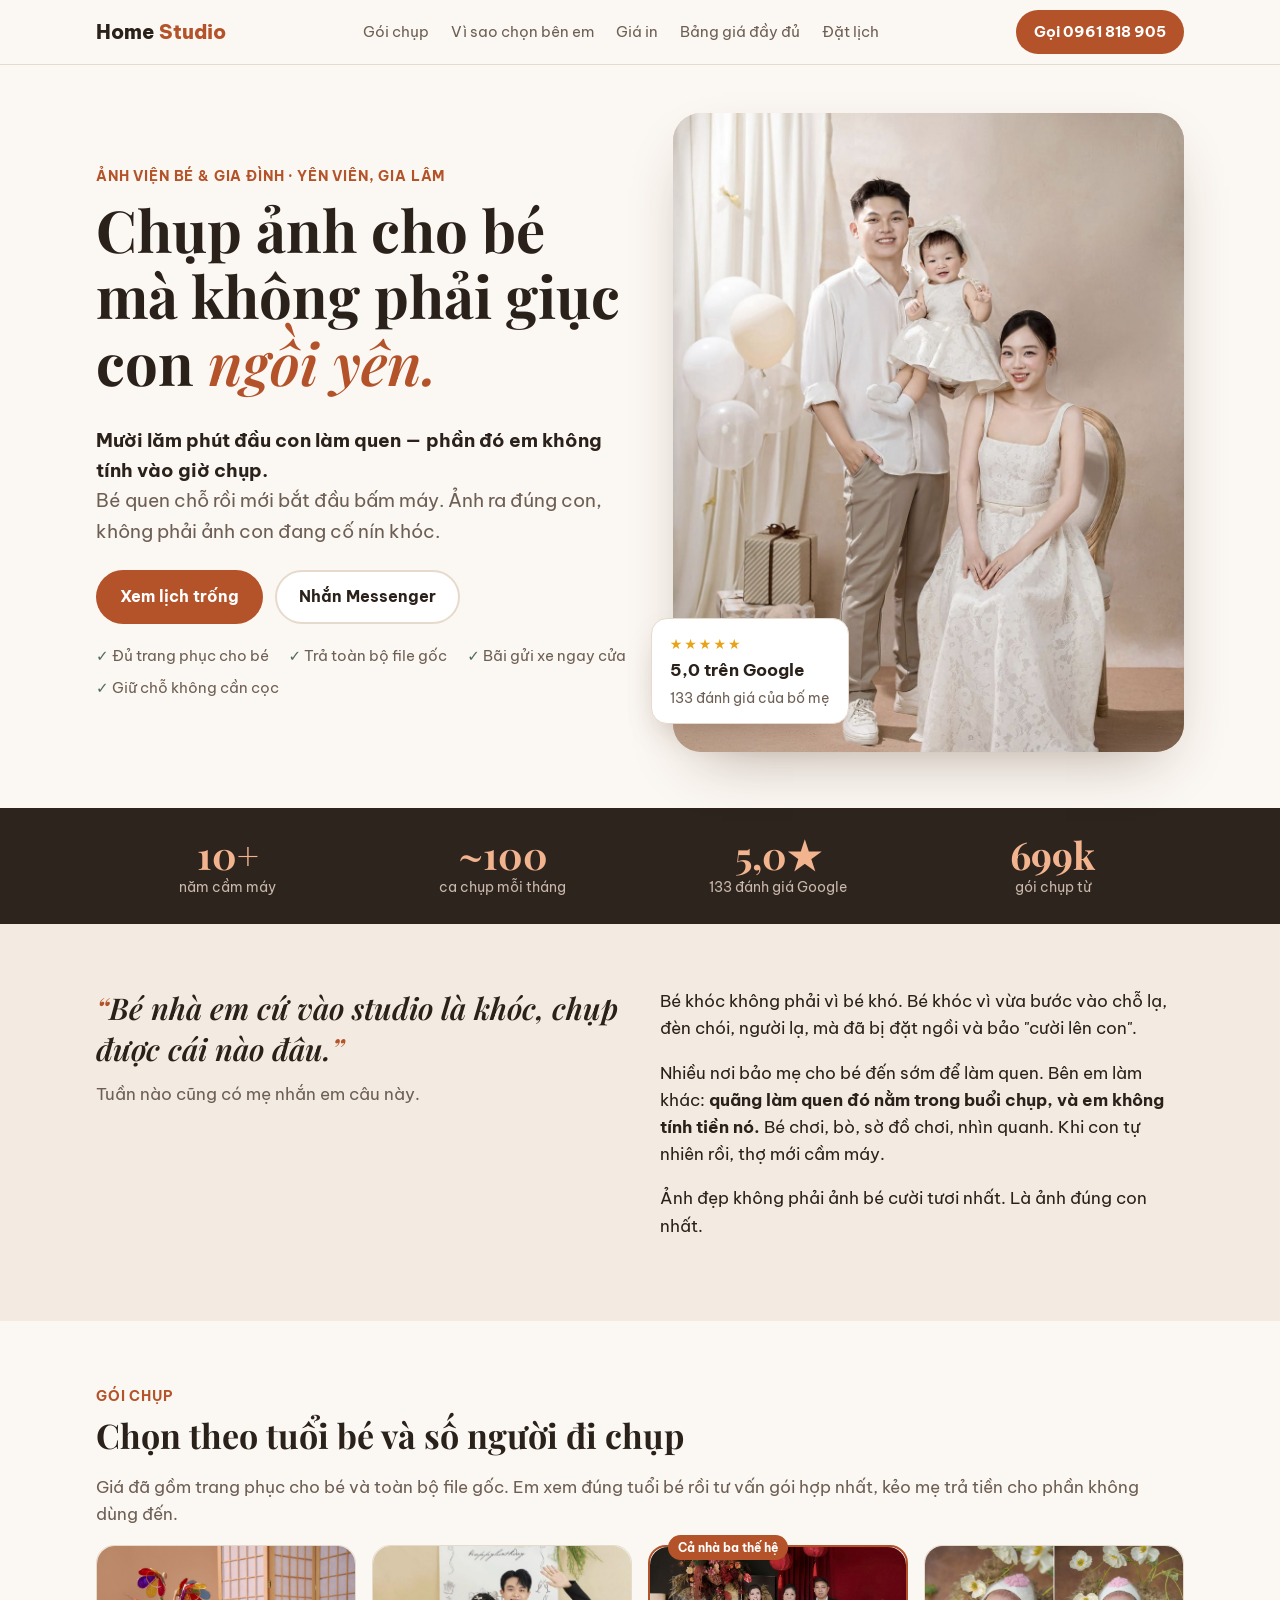
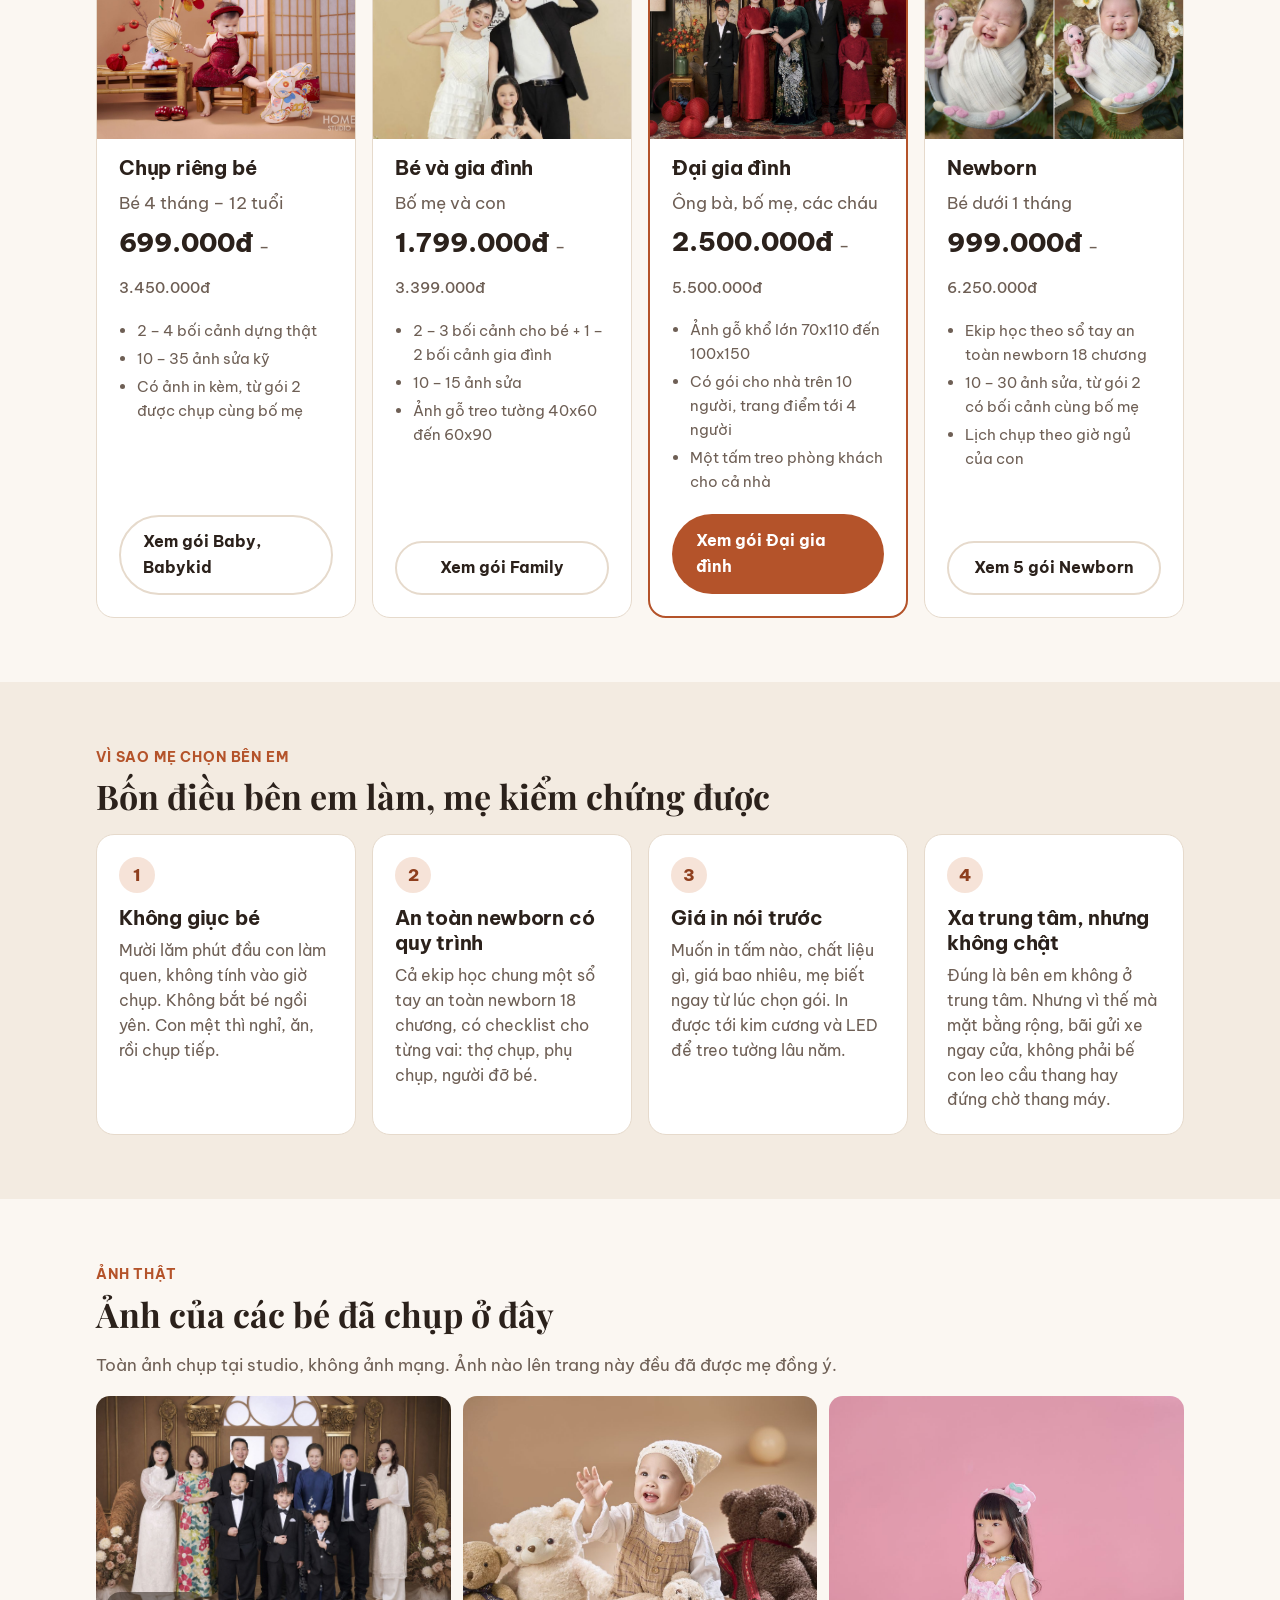
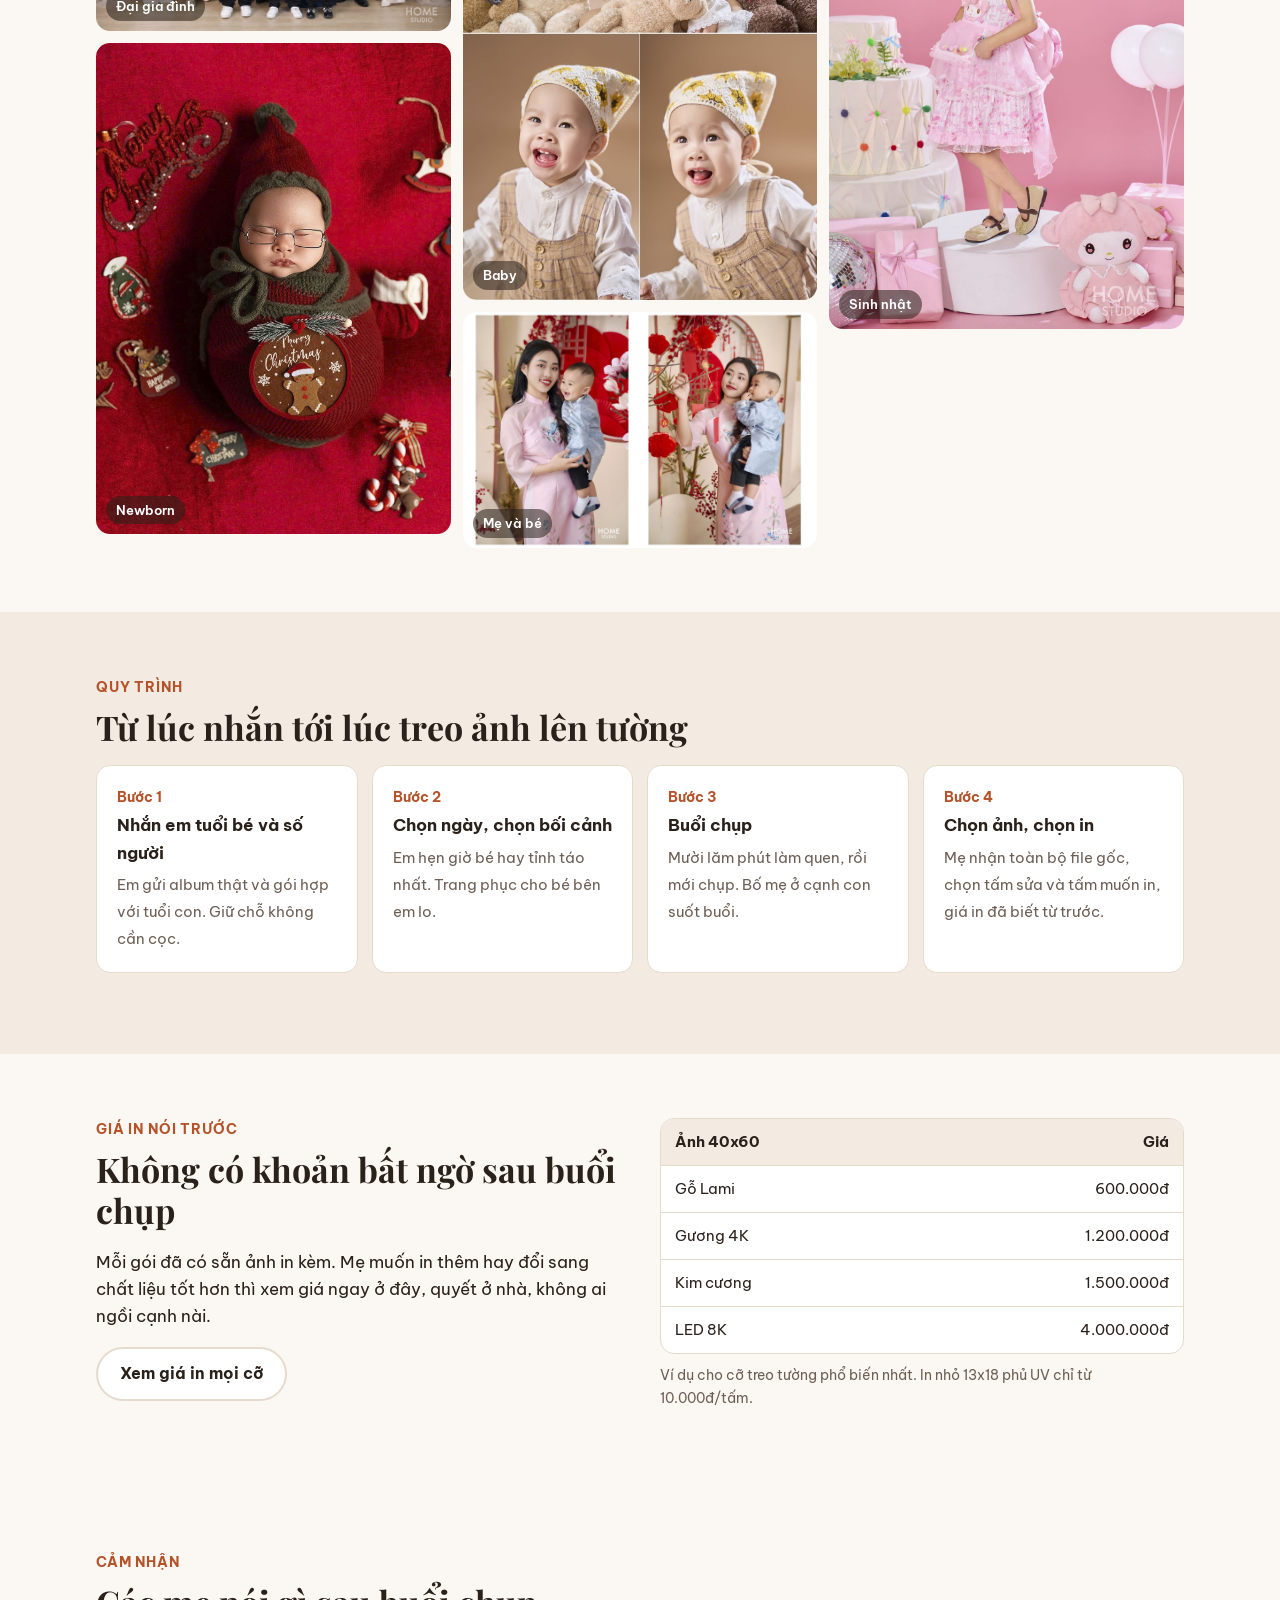
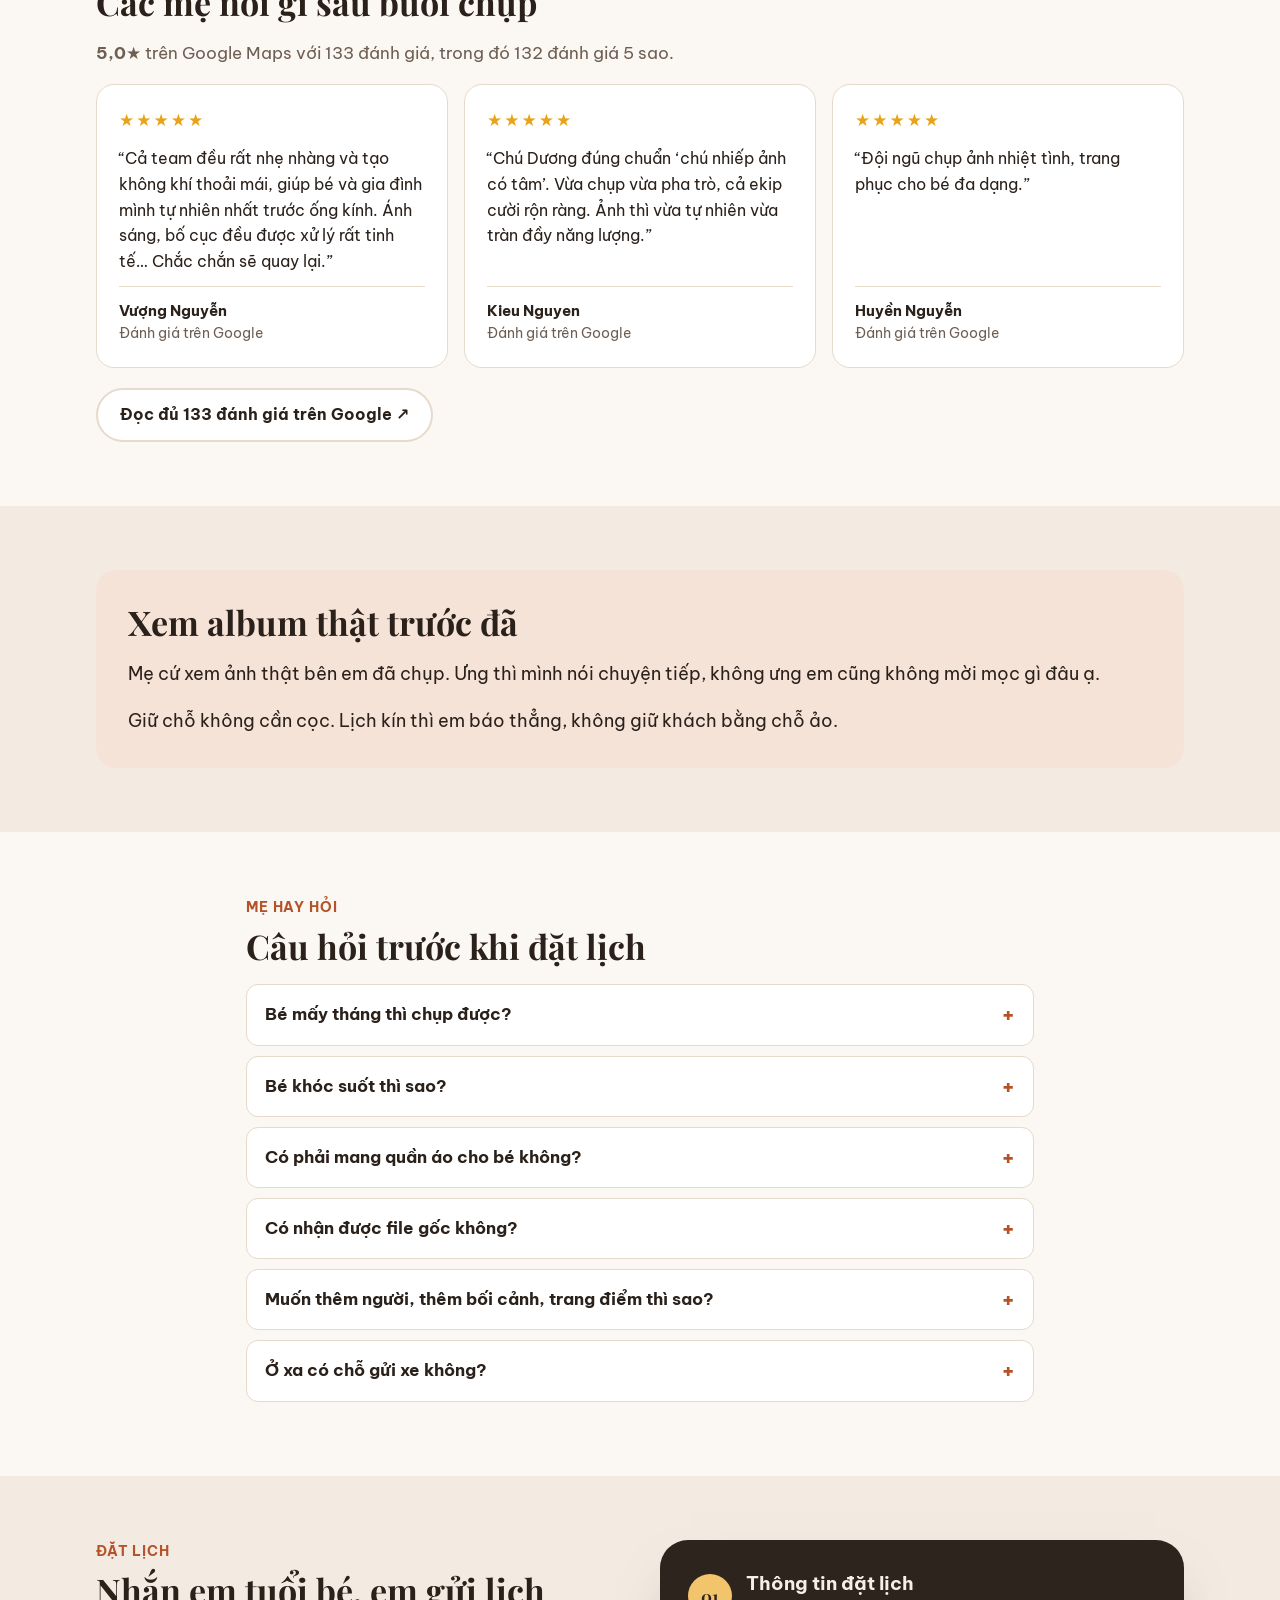
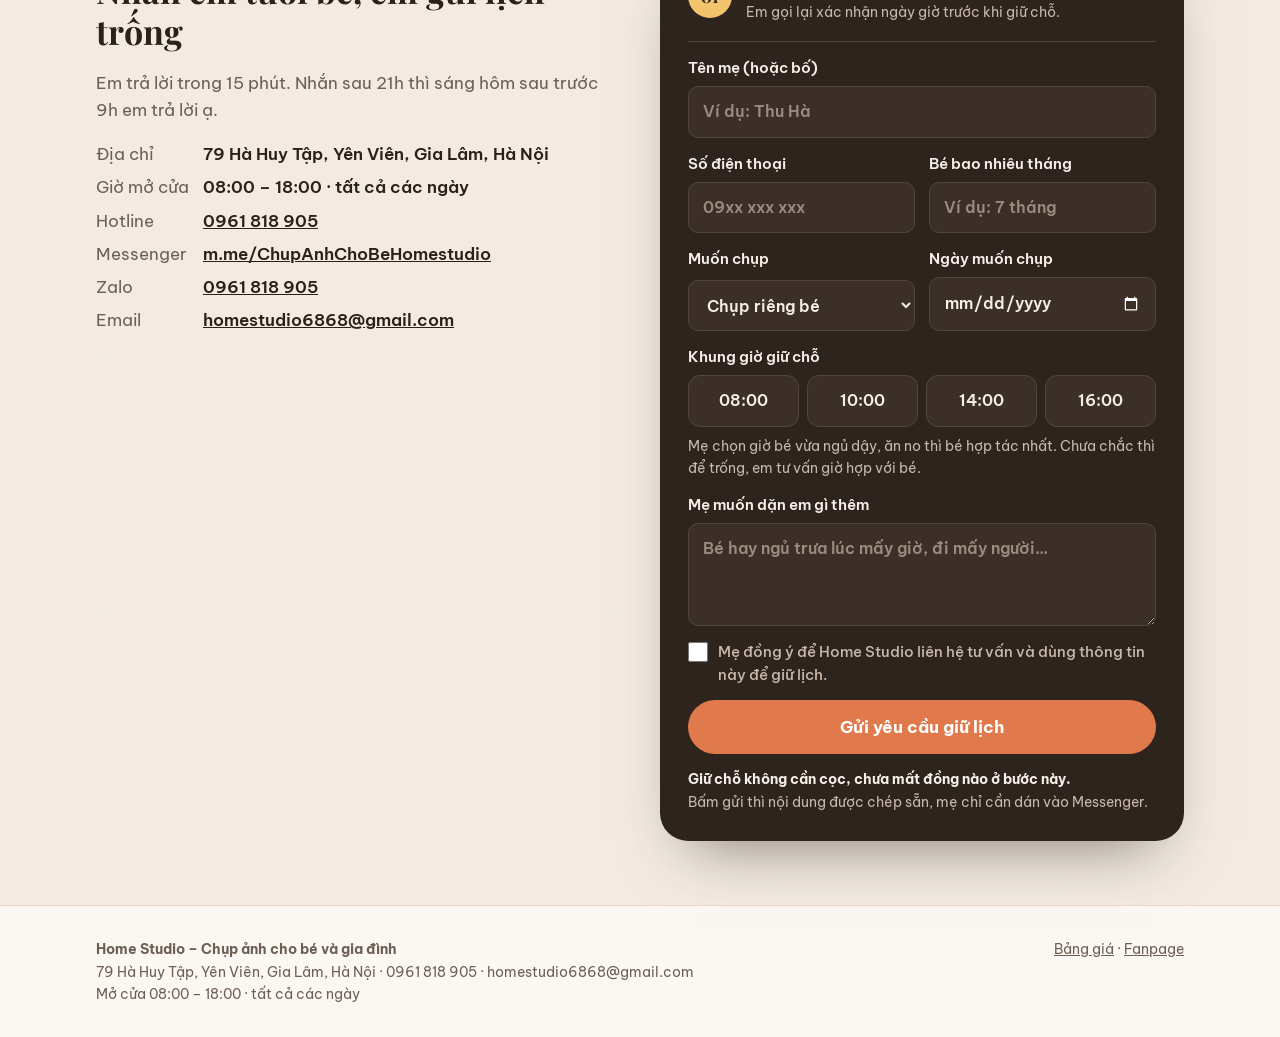
==== index.html @ 93b59bb7 "Giao dien moi: tieu de co chan, dai so lieu, form khoi nau sam" ====
<!doctype html>
<html lang="vi">
<head>
<meta charset="utf-8">
<meta name="viewport" content="width=device-width, initial-scale=1">
<title>Home Studio – Chụp ảnh cho bé và gia đình ở Yên Viên, Gia Lâm</title>
<meta name="description" content="Studio chụp ảnh bé, newborn, gia đình và đại gia đình tại 79 Hà Huy Tập, Yên Viên, Gia Lâm. Mười lăm phút đầu con làm quen, không tính vào giờ chụp. Gói từ 699.000đ.">
<link rel="preconnect" href="https://fonts.googleapis.com">
<link rel="preconnect" href="https://fonts.gstatic.com" crossorigin>
<link href="https://fonts.googleapis.com/css2?family=Be+Vietnam+Pro:wght@400;500;600;700;800&family=Playfair+Display:ital,wght@0,600;0,700;1,600&display=swap" rel="stylesheet">
<link rel="stylesheet" href="style.css?v=5">
<script type="application/ld+json">
{"@context":"https://schema.org","@type":"LocalBusiness","name":"Home Studio – Chụp ảnh cho bé và gia đình",
 "telephone":"+84961818905","email":"homestudio6868@gmail.com","priceRange":"699.000đ – 6.250.000đ",
 "address":{"@type":"PostalAddress","streetAddress":"79 Hà Huy Tập, Yên Viên","addressLocality":"Gia Lâm","addressRegion":"Hà Nội","addressCountry":"VN"}}
</script>
</head>
<body>

<header class="dau">
  <div class="khung">
    <a class="logo" href="#">Home <span>Studio</span></a>
    <nav class="menu">
      <a href="#goi">Gói chụp</a>
      <a href="#vi-sao">Vì sao chọn bên em</a>
      <a href="#gia-in">Giá in</a>
      <a href="bang-gia.html">Bảng giá đầy đủ</a>
      <a href="#dat-lich">Đặt lịch</a>
    </nav>
    <a class="nut chinh nho" href="tel:0961818905">Gọi 0961 818 905</a>
  </div>
</header>

<main>
<!-- 1. HERO -->
<section class="hero">
  <div class="khung">
    <div>
      <div class="mo-dau">Ảnh viện bé &amp; gia đình · Yên Viên, Gia Lâm</div>
      <h1>Chụp ảnh cho bé mà không phải giục con <em>ngồi yên.</em></h1>
      <p class="loi"><b>Mười lăm phút đầu con làm quen — phần đó em không tính vào giờ chụp.</b><br>
        Bé quen chỗ rồi mới bắt đầu bấm máy. Ảnh ra đúng con, không phải ảnh con đang cố nín khóc.</p>
      <div class="nhom-nut">
        <a class="nut chinh" href="#dat-lich">Xem lịch trống</a>
        <a class="nut phu-nut" href="https://m.me/ChupAnhChoBeHomestudio" target="_blank" rel="noopener">Nhắn Messenger</a>
      </div>
      <ul class="dai-tin">
        <li>Đủ trang phục cho bé</li>
        <li>Trả toàn bộ file gốc</li>
        <li>Bãi gửi xe ngay cửa</li>
        <li>Giữ chỗ không cần cọc</li>
      </ul>
    </div>
    <div class="anh-dau">
      <div class="anh"><img src="anh/hero-gia-dinh.jpg" alt="Bố mẹ bế bé chụp ảnh gia đình trong bối cảnh tông kem tại Home Studio" fetchpriority="high"></div>
      <a class="the-sao" href="https://maps.google.com/?cid=11943138543039496170" target="_blank" rel="noopener">
        <span class="sao" aria-hidden="true">★★★★★</span>
        <b>5,0 trên Google</b>
        <span>133 đánh giá của bố mẹ</span>
      </a>
    </div>
  </div>
</section>

<!-- 1b. DẢI SỐ LIỆU -->
<section class="dai-so" aria-label="Home Studio qua con số">
  <div class="khung">
    <div><b>10+</b><span>năm cầm máy</span></div>
    <div><b>~100</b><span>ca chụp mỗi tháng</span></div>
    <div><b>5,0★</b><span>133 đánh giá Google</span></div>
    <div><b>699k</b><span>gói chụp từ</span></div>
  </div>
</section>

<!-- 2. NỖI ĐAU -->
<section class="phan nhat">
  <div class="khung hai-cot">
    <div>
      <p class="trich">Bé nhà em cứ vào studio là khóc, chụp được cái nào đâu.</p>
      <p class="phu">Tuần nào cũng có mẹ nhắn em câu này.</p>
    </div>
    <div>
      <p>Bé khóc không phải vì bé khó. Bé khóc vì vừa bước vào chỗ lạ, đèn chói, người lạ, mà đã bị đặt ngồi và bảo "cười lên con".</p>
      <p>Nhiều nơi bảo mẹ cho bé đến sớm để làm quen. Bên em làm khác: <b>quãng làm quen đó nằm trong buổi chụp, và em không tính tiền nó.</b> Bé chơi, bò, sờ đồ chơi, nhìn quanh. Khi con tự nhiên rồi, thợ mới cầm máy.</p>
      <p>Ảnh đẹp không phải ảnh bé cười tươi nhất. Là ảnh đúng con nhất.</p>
    </div>
  </div>
</section>

<!-- 3. GÓI CHỤP -->
<section class="phan" id="goi">
  <div class="khung">
    <div class="mo-dau">Gói chụp</div>
    <h2>Chọn theo tuổi bé và số người đi chụp</h2>
    <p class="phu">Giá đã gồm trang phục cho bé và toàn bộ file gốc. Em xem đúng tuổi bé rồi tư vấn gói hợp nhất, kẻo mẹ trả tiền cho phần không dùng đến.</p>
    <div class="luoi">
      <article class="the">
        <img class="anh-goi" src="anh/goi-baby.jpg" alt="Bé gái ngồi chơi trong bối cảnh Trung Thu" loading="lazy">
        <h3>Chụp riêng bé</h3>
        <div class="phu">Bé 4 tháng – 12 tuổi</div>
        <div class="gia">699.000đ <small>– 3.450.000đ</small></div>
        <ul>
          <li>2 – 4 bối cảnh dựng thật</li>
          <li>10 – 35 ảnh sửa kỹ</li>
          <li>Có ảnh in kèm, từ gói 2 được chụp cùng bố mẹ</li>
        </ul>
        <a class="nut phu-nut" href="bang-gia.html#baby">Xem gói Baby, Babykid</a>
      </article>
      <article class="the">
        <img class="anh-goi doc" src="anh/goi-family.jpg" alt="Bố mẹ và con gái vẫy tay trong bối cảnh sinh nhật" loading="lazy">
        <h3>Bé và gia đình</h3>
        <div class="phu">Bố mẹ và con</div>
        <div class="gia">1.799.000đ <small>– 3.399.000đ</small></div>
        <ul>
          <li>2 – 3 bối cảnh cho bé + 1 – 2 bối cảnh gia đình</li>
          <li>10 – 15 ảnh sửa</li>
          <li>Ảnh gỗ treo tường 40x60 đến 60x90</li>
        </ul>
        <a class="nut phu-nut" href="bang-gia.html#family">Xem gói Family</a>
      </article>
      <article class="the noi">
        <span class="tem">Cả nhà ba thế hệ</span>
        <img class="anh-goi" src="anh/goi-dai-gia-dinh.jpg" alt="Ba thế hệ trong gia đình mặc áo dài chụp trước bối cảnh đỏ" loading="lazy">
        <h3>Đại gia đình</h3>
        <div class="phu">Ông bà, bố mẹ, các cháu</div>
        <div class="gia">2.500.000đ <small>– 5.500.000đ</small></div>
        <ul>
          <li>Ảnh gỗ khổ lớn 70x110 đến 100x150</li>
          <li>Có gói cho nhà trên 10 người, trang điểm tới 4 người</li>
          <li>Một tấm treo phòng khách cho cả nhà</li>
        </ul>
        <a class="nut chinh" href="bang-gia.html#dai-gia-dinh">Xem gói Đại gia đình</a>
      </article>
      <article class="the">
        <img class="anh-goi" src="anh/goi-newborn.jpg" alt="Bé sơ sinh quấn khăn trắng cười trong giỏ" loading="lazy">
        <h3>Newborn</h3>
        <div class="phu">Bé dưới 1 tháng</div>
        <div class="gia">999.000đ <small>– 6.250.000đ</small></div>
        <ul>
          <li>Ekip học theo sổ tay an toàn newborn 18 chương</li>
          <li>10 – 30 ảnh sửa, từ gói 2 có bối cảnh cùng bố mẹ</li>
          <li>Lịch chụp theo giờ ngủ của con</li>
        </ul>
        <a class="nut phu-nut" href="bang-gia.html#newborn">Xem 5 gói Newborn</a>
      </article>
    </div>
  </div>
</section>

<!-- 4. VÌ SAO -->
<section class="phan nhat" id="vi-sao">
  <div class="khung">
    <div class="mo-dau">Vì sao mẹ chọn bên em</div>
    <h2>Bốn điều bên em làm, mẹ kiểm chứng được</h2>
    <div class="ly-do">
      <div class="the"><div class="so">1</div><h3>Không giục bé</h3>
        <p>Mười lăm phút đầu con làm quen, không tính vào giờ chụp. Không bắt bé ngồi yên. Con mệt thì nghỉ, ăn, rồi chụp tiếp.</p></div>
      <div class="the"><div class="so">2</div><h3>An toàn newborn có quy trình</h3>
        <p>Cả ekip học chung một sổ tay an toàn newborn 18 chương, có checklist cho từng vai: thợ chụp, phụ chụp, người đỡ bé.</p></div>
      <div class="the"><div class="so">3</div><h3>Giá in nói trước</h3>
        <p>Muốn in tấm nào, chất liệu gì, giá bao nhiêu, mẹ biết ngay từ lúc chọn gói. In được tới kim cương và LED để treo tường lâu năm.</p></div>
      <div class="the"><div class="so">4</div><h3>Xa trung tâm, nhưng không chật</h3>
        <p>Đúng là bên em không ở trung tâm. Nhưng vì thế mà mặt bằng rộng, bãi gửi xe ngay cửa, không phải bế con leo cầu thang hay đứng chờ thang máy.</p></div>
    </div>
  </div>
</section>

<!-- 5. ẢNH THẬT -->
<section class="phan" id="anh">
  <div class="khung">
    <div class="mo-dau">Ảnh thật</div>
    <h2>Ảnh của các bé đã chụp ở đây</h2>
    <p class="phu">Toàn ảnh chụp tại studio, không ảnh mạng. Ảnh nào lên trang này đều đã được mẹ đồng ý.</p>
    <div class="bo-anh">
      <figure><img src="anh/anh-dai-gia-dinh.jpg" alt="Đại gia đình ba thế hệ chụp trong bối cảnh cổ điển" loading="lazy"><figcaption>Đại gia đình</figcaption></figure>
      <figure><img src="anh/anh-newborn.jpg" alt="Bé sơ sinh đeo kính ngủ trong bối cảnh Giáng sinh" loading="lazy"><figcaption>Newborn</figcaption></figure>
      <figure><img src="anh/anh-baby.jpg" alt="Bé trai cười giữa đàn gấu bông" loading="lazy"><figcaption>Baby</figcaption></figure>
      <figure><img src="anh/anh-me-be.jpg" alt="Mẹ mặc áo dài hồng bế con trai" loading="lazy"><figcaption>Mẹ và bé</figcaption></figure>
      <figure><img src="anh/anh-sinh-nhat.jpg" alt="Bé gái mặc váy hồng trong bối cảnh sinh nhật" loading="lazy"><figcaption>Sinh nhật</figcaption></figure>
    </div>
  </div>
</section>

<!-- 6. QUY TRÌNH -->
<section class="phan nhat">
  <div class="khung">
    <div class="mo-dau">Quy trình</div>
    <h2>Từ lúc nhắn tới lúc treo ảnh lên tường</h2>
    <ol class="buoc">
      <li><b>Nhắn em tuổi bé và số người</b><span>Em gửi album thật và gói hợp với tuổi con. Giữ chỗ không cần cọc.</span></li>
      <li><b>Chọn ngày, chọn bối cảnh</b><span>Em hẹn giờ bé hay tỉnh táo nhất. Trang phục cho bé bên em lo.</span></li>
      <li><b>Buổi chụp</b><span>Mười lăm phút làm quen, rồi mới chụp. Bố mẹ ở cạnh con suốt buổi.</span></li>
      <li><b>Chọn ảnh, chọn in</b><span>Mẹ nhận toàn bộ file gốc, chọn tấm sửa và tấm muốn in, giá in đã biết từ trước.</span></li>
    </ol>
  </div>
</section>

<!-- 7. GIÁ IN -->
<section class="phan" id="gia-in">
  <div class="khung hai-cot">
    <div>
      <div class="mo-dau">Giá in nói trước</div>
      <h2>Không có khoản bất ngờ sau buổi chụp</h2>
      <p>Mỗi gói đã có sẵn ảnh in kèm. Mẹ muốn in thêm hay đổi sang chất liệu tốt hơn thì xem giá ngay ở đây, quyết ở nhà, không ai ngồi cạnh nài.</p>
      <a class="nut phu-nut" href="bang-gia.html#gia-in">Xem giá in mọi cỡ</a>
    </div>
    <div>
      <div class="cuon">
        <table>
          <thead><tr><th>Ảnh 40x60</th><th class="so-tien">Giá</th></tr></thead>
          <tbody>
            <tr><td>Gỗ Lami</td><td class="so-tien">600.000đ</td></tr>
            <tr><td>Gương 4K</td><td class="so-tien">1.200.000đ</td></tr>
            <tr><td>Kim cương</td><td class="so-tien">1.500.000đ</td></tr>
            <tr><td>LED 8K</td><td class="so-tien">4.000.000đ</td></tr>
          </tbody>
        </table>
      </div>
      <p class="ghi">Ví dụ cho cỡ treo tường phổ biến nhất. In nhỏ 13x18 phủ UV chỉ từ 10.000đ/tấm.</p>
    </div>
  </div>
</section>

<!-- 7b. CẢM NHẬN — chỉ trích đánh giá THẬT trên Google Maps, không tự viết -->
<section class="phan" id="cam-nhan">
  <div class="khung">
    <div class="mo-dau">Cảm nhận</div>
    <h2>Các mẹ nói gì sau buổi chụp</h2>
    <p class="phu"><b>5,0★</b> trên Google Maps với 133 đánh giá, trong đó 132 đánh giá 5 sao.</p>
    <div class="luoi cam-nhan">
      <figure class="the">
        <div class="sao" aria-label="5 sao">★★★★★</div>
        <blockquote>“Cả team đều rất nhẹ nhàng và tạo không khí thoải mái, giúp bé và gia đình mình tự nhiên nhất trước ống kính. Ánh sáng, bố cục đều được xử lý rất tinh tế… Chắc chắn sẽ quay lại.”</blockquote>
        <figcaption><b>Vượng Nguyễn</b><span>Đánh giá trên Google</span></figcaption>
      </figure>
      <figure class="the">
        <div class="sao" aria-label="5 sao">★★★★★</div>
        <blockquote>“Chú Dương đúng chuẩn ‘chú nhiếp ảnh có tâm’. Vừa chụp vừa pha trò, cả ekip cười rộn ràng. Ảnh thì vừa tự nhiên vừa tràn đầy năng lượng.”</blockquote>
        <figcaption><b>Kieu Nguyen</b><span>Đánh giá trên Google</span></figcaption>
      </figure>
      <figure class="the">
        <div class="sao" aria-label="5 sao">★★★★★</div>
        <blockquote>“Đội ngũ chụp ảnh nhiệt tình, trang phục cho bé đa dạng.”</blockquote>
        <figcaption><b>Huyền Nguyễn</b><span>Đánh giá trên Google</span></figcaption>
      </figure>
    </div>
    <p style="margin:20px 0 0"><a class="nut phu-nut" href="https://maps.google.com/?cid=11943138543039496170" target="_blank" rel="noopener">Đọc đủ 133 đánh giá trên Google ↗</a></p>
  </div>
</section>

<!-- 8. CAM KẾT -->
<section class="phan nhat">
  <div class="khung">
    <div class="cam-ket">
      <h2>Xem album thật trước đã</h2>
      <p>Mẹ cứ xem ảnh thật bên em đã chụp. Ưng thì mình nói chuyện tiếp, không ưng em cũng không mời mọc gì đâu ạ.</p>
      <p style="margin:0">Giữ chỗ không cần cọc. Lịch kín thì em báo thẳng, không giữ khách bằng chỗ ảo.</p>
    </div>
  </div>
</section>

<!-- 9. HỎI ĐÁP -->
<section class="phan" id="hoi-dap">
  <div class="khung" style="max-width:820px">
    <div class="mo-dau">Mẹ hay hỏi</div>
    <h2>Câu hỏi trước khi đặt lịch</h2>
    <details><summary>Bé mấy tháng thì chụp được?</summary>
      <p>Gói Baby và Family dành cho bé từ 4 tháng đến 3 tuổi. Bé 4–12 tuổi có gói Babykid (chụp riêng bé) và FamilyKid (chụp cùng gia đình). Bé sơ sinh có 5 gói Newborn, em xếp lịch theo giờ ngủ của con.</p></details>
    <details><summary>Bé khóc suốt thì sao?</summary>
      <p>Thì mình nghỉ. Cho con ăn, dỗ, đi dạo một vòng rồi chụp tiếp. Bên em không tính quãng làm quen vào giờ chụp nên không ai phải vội.</p></details>
    <details><summary>Có phải mang quần áo cho bé không?</summary>
      <p>Không cần. Bên em hỗ trợ toàn bộ trang phục cho bé. Bố mẹ muốn mặc đồ đôi với con thì mang theo, em phối cùng bối cảnh.</p></details>
    <details><summary>Có nhận được file gốc không?</summary>
      <p>Có. Mọi gói đều trả toàn bộ file gốc, ngoài số ảnh sửa kỹ ghi trong gói.</p></details>
    <details><summary>Muốn thêm người, thêm bối cảnh, trang điểm thì sao?</summary>
      <p>Thêm người lớn 200.000đ. Trang điểm và làm tóc người lớn 300.000đ/người. Thêm bối cảnh bé 300.000–400.000đ. Chi tiết ở <a href="bang-gia.html#phu-thu">bảng phụ thu</a>.</p></details>
    <details><summary>Ở xa có chỗ gửi xe không?</summary>
      <p>Có, bãi gửi xe ngay cửa studio ở 79 Hà Huy Tập, Yên Viên. Không phải leo cầu thang hay chờ thang máy với em bé trên tay.</p></details>
  </div>
</section>

<!-- 10. ĐẶT LỊCH + LIÊN HỆ -->
<section class="phan nhat" id="dat-lich">
  <div class="khung hai-cot">
    <div class="lien-he">
      <div class="mo-dau">Đặt lịch</div>
      <h2>Nhắn em tuổi bé, em gửi lịch trống</h2>
      <p class="phu">Em trả lời trong 15 phút. Nhắn sau 21h thì sáng hôm sau trước 9h em trả lời ạ.</p>
      <dl>
        <dt>Địa chỉ</dt><dd>79 Hà Huy Tập, Yên Viên, Gia Lâm, Hà Nội</dd>
        <dt>Giờ mở cửa</dt><dd>08:00 – 18:00 · tất cả các ngày</dd>
        <dt>Hotline</dt><dd><a href="tel:0961818905">0961 818 905</a></dd>
        <dt>Messenger</dt><dd><a href="https://m.me/ChupAnhChoBeHomestudio" target="_blank" rel="noopener">m.me/ChupAnhChoBeHomestudio</a></dd>
        <dt>Zalo</dt><dd><a href="https://zalo.me/0961818905" target="_blank" rel="noopener">0961 818 905</a></dd>
        <dt>Email</dt><dd><a href="mailto:homestudio6868@gmail.com">homestudio6868@gmail.com</a></dd>
      </dl>
      <iframe class="ban-do" loading="lazy" title="Bản đồ Home Studio"
        src="https://maps.google.com/maps?q=Home%20Studio%2C%2079%20%C4%90.%20H%C3%A0%20Huy%20T%E1%BA%ADp%2C%20Ph%C3%B9%20%C4%90%E1%BB%95ng%2C%20H%C3%A0%20N%E1%BB%99i&ll=21.0802502,105.911634&z=17&output=embed"></iframe>
    </div>
    <form id="form-dat-lich" novalidate>
      <div class="dau-form">
        <span class="so-form">01</span>
        <div><b>Thông tin đặt lịch</b><span>Em gọi lại xác nhận ngày giờ trước khi giữ chỗ.</span></div>
      </div>
      <label>Tên mẹ (hoặc bố)
        <input name="ten" autocomplete="name" required placeholder="Ví dụ: Thu Hà">
      </label>
      <div class="hai-o">
        <label>Số điện thoại
          <input name="sdt" type="tel" inputmode="numeric" autocomplete="tel" required placeholder="09xx xxx xxx">
        </label>
        <label>Bé bao nhiêu tháng
          <input name="tuoi" placeholder="Ví dụ: 7 tháng">
        </label>
      </div>
      <div class="hai-o">
        <label>Muốn chụp
          <select name="hang">
            <option>Chụp riêng bé</option>
            <option>Bé và gia đình</option>
            <option>Đại gia đình</option>
            <option>Newborn</option>
            <option>Khác (bầu, thời trang, ảnh thẻ…)</option>
          </select>
        </label>
        <label>Ngày muốn chụp
          <input name="ngay" type="date">
        </label>
      </div>
      <fieldset class="khung-gio">
        <legend>Khung giờ giữ chỗ</legend>
        <div class="o-gio">
          <label><input type="radio" name="gio" value="08:00"><span>08:00</span></label>
          <label><input type="radio" name="gio" value="10:00"><span>10:00</span></label>
          <label><input type="radio" name="gio" value="14:00"><span>14:00</span></label>
          <label><input type="radio" name="gio" value="16:00"><span>16:00</span></label>
        </div>
        <p class="ghi">Mẹ chọn giờ bé vừa ngủ dậy, ăn no thì bé hợp tác nhất. Chưa chắc thì để trống, em tư vấn giờ hợp với bé.</p>
      </fieldset>
      <label>Mẹ muốn dặn em gì thêm
        <textarea name="ghi" rows="3" placeholder="Bé hay ngủ trưa lúc mấy giờ, đi mấy người…"></textarea>
      </label>
      <label class="dong-y"><input type="checkbox" name="dongy" value="có">
        <span>Mẹ đồng ý để Home Studio liên hệ tư vấn và dùng thông tin này để giữ lịch.</span></label>
      <button class="nut chinh" type="submit">Gửi yêu cầu giữ lịch</button>
      <div class="bao-form" id="bao-form" role="status"></div>
      <p class="ghi" style="margin:0"><b>Giữ chỗ không cần cọc, chưa mất đồng nào ở bước này.</b><br>Bấm gửi thì nội dung được chép sẵn, mẹ chỉ cần dán vào Messenger.</p>
    </form>
  </div>
</section>
</main>

<footer class="chan">
  <div class="khung">
    <div><b>Home Studio – Chụp ảnh cho bé và gia đình</b><br>79 Hà Huy Tập, Yên Viên, Gia Lâm, Hà Nội · 0961 818 905 · homestudio6868@gmail.com<br>Mở cửa 08:00 – 18:00 · tất cả các ngày</div>
    <div><a href="bang-gia.html">Bảng giá</a> · <a href="https://m.me/ChupAnhChoBeHomestudio" target="_blank" rel="noopener">Fanpage</a></div>
  </div>
</footer>

<nav class="thanh-goi">
  <a class="nut phu-nut" href="tel:0961818905">Gọi</a>
  <a class="nut phu-nut" href="https://zalo.me/0961818905" target="_blank" rel="noopener">Zalo</a>
  <a class="nut chinh" href="https://m.me/ChupAnhChoBeHomestudio" target="_blank" rel="noopener">Nhắn tin</a>
</nav>

<script src="main.js?v=4"></script>
</body>
</html>
---- style.css ----
/* Website khách — Home Studio. Mộc, ấm, đọc tốt trên điện thoại một tay. */
:root {
  --nen: #FBF7F2;
  --nen-2: #F3EBE1;
  --the: #FFFFFF;
  --chu: #2B211B;
  --chu-nhat: #6E5F55;
  --vien: #E6DACC;
  --nhan: #B4532A;        /* cam đất — màu duy nhất cho nút chính */
  --nhan-dam: #8F3F1E;
  --nhan-nhat: #F6E3D8;
  --xanh: #4E6B57;
  --bo: 14px;
  --rong: 1120px;
}
@media (prefers-color-scheme: dark) {
  :root:not([data-theme="light"]) {
    --nen: #1C1714; --nen-2: #251E1A; --the: #2A221E; --chu: #F3ECE6; --chu-nhat: #BDAEA3;
    --vien: #3D322C; --nhan: #E07A4C; --nhan-dam: #F19A72; --nhan-nhat: #3A2A22; --xanh: #8DB39A;
  }
}
:root[data-theme="dark"] {
  --nen: #1C1714; --nen-2: #251E1A; --the: #2A221E; --chu: #F3ECE6; --chu-nhat: #BDAEA3;
  --vien: #3D322C; --nhan: #E07A4C; --nhan-dam: #F19A72; --nhan-nhat: #3A2A22; --xanh: #8DB39A;
}

* { box-sizing: border-box; }
html { scroll-behavior: smooth; }
body {
  margin: 0; background: var(--nen); color: var(--chu);
  font-family: "Be Vietnam Pro", system-ui, -apple-system, "Segoe UI", sans-serif;
  font-size: 17px; line-height: 1.6; -webkit-text-size-adjust: 100%;
}
img { max-width: 100%; display: block; }
a { color: inherit; }
h1, h2, h3 { line-height: 1.25; margin: 0 0 .5em; letter-spacing: -.01em; }
h1 { font-size: clamp(30px, 6vw, 50px); font-weight: 800; }
h2 { font-size: clamp(24px, 4.2vw, 34px); font-weight: 800; }
h3 { font-size: 20px; font-weight: 700; }
p { margin: 0 0 1em; }
.khung { max-width: var(--rong); margin: 0 auto; padding: 0 16px; }
.phan { padding: 64px 0; }
.phan.nhat { background: var(--nen-2); }
.mo-dau { color: var(--nhan); font-weight: 700; font-size: 14px; letter-spacing: .06em; text-transform: uppercase; margin-bottom: 8px; }
.phu { color: var(--chu-nhat); }

/* ── đầu trang ── */
.dau {
  position: sticky; top: 0; z-index: 20; background: color-mix(in srgb, var(--nen) 92%, transparent);
  backdrop-filter: blur(8px); border-bottom: 1px solid var(--vien);
}
.dau .khung { display: flex; align-items: center; justify-content: space-between; height: 64px; gap: 16px; }
.logo { font-weight: 800; font-size: 20px; text-decoration: none; white-space: nowrap; }
.logo span { color: var(--nhan); }
.menu { display: flex; gap: 22px; font-size: 15px; }
.menu a { text-decoration: none; color: var(--chu-nhat); }
.menu a:hover { color: var(--chu); }
@media (max-width: 820px) { .menu { display: none; } }

/* ── nút ── */
.nut {
  display: inline-flex; align-items: center; justify-content: center; gap: 8px; min-height: 48px;
  padding: 12px 22px; border-radius: 999px; font-weight: 700; font-size: 16px; text-decoration: none;
  border: 2px solid transparent; cursor: pointer; font-family: inherit;
}
.nut.chinh { background: var(--nhan); color: #fff; }
.nut.chinh:hover { background: var(--nhan-dam); }
.nut.phu-nut { border-color: var(--vien); background: var(--the); color: var(--chu); }
.nut.nho { min-height: 40px; padding: 8px 16px; font-size: 15px; }

/* ── hero ── */
.hero { padding: 48px 0 56px; }
.hero .khung { display: grid; grid-template-columns: 1.05fr 1fr; gap: 40px; align-items: center; }
.hero .loi { font-size: 19px; color: var(--chu-nhat); max-width: 34em; }
.hero .loi b { color: var(--chu); }
.nhom-nut { display: flex; flex-wrap: wrap; gap: 12px; margin: 24px 0 20px; }
.dai-tin { display: flex; flex-wrap: wrap; gap: 8px 20px; font-size: 15px; color: var(--chu-nhat); padding: 0; margin: 0; list-style: none; }
.dai-tin li::before { content: "✓ "; color: var(--xanh); font-weight: 700; }
@media (max-width: 820px) { .hero .khung { grid-template-columns: 1fr; gap: 28px; } }

/* ô ảnh tạm — thay bằng ảnh thật của ca đã xin phép mẹ */
.anh {
  position: relative; border-radius: var(--bo); overflow: hidden; background:
  linear-gradient(135deg, #E9D5C3, #D9B79C 55%, #C79A7C); aspect-ratio: 4/5;
}
.anh img { width: 100%; height: 100%; object-fit: cover; }
.anh .nhan-anh {
  position: absolute; left: 12px; bottom: 12px; right: 12px; font-size: 13px; color: #fff;
  background: rgba(43, 33, 27, .55); padding: 6px 10px; border-radius: 8px;
}
.anh.ngang { aspect-ratio: 3/2; }

/* ── trích lời mẹ ── */
.trich { font-size: clamp(22px, 3.6vw, 30px); font-weight: 700; line-height: 1.35; margin: 0 0 12px; }
.trich::before { content: "“"; color: var(--nhan); }
.trich::after { content: "”"; color: var(--nhan); }
.hai-cot { display: grid; grid-template-columns: 1fr 1fr; gap: 40px; align-items: start; }
@media (max-width: 820px) { .hai-cot { grid-template-columns: 1fr; gap: 24px; } }

/* ── thẻ gói ── */
.luoi { display: grid; gap: 16px; grid-template-columns: repeat(auto-fit, minmax(240px, 1fr)); }
.the {
  background: var(--the); border: 1px solid var(--vien); border-radius: var(--bo); padding: 22px;
  display: flex; flex-direction: column;
}
.the .gia { font-size: 26px; font-weight: 800; margin: 4px 0 2px; }
.the .gia small { font-size: 15px; font-weight: 500; color: var(--chu-nhat); }
.the ul { padding-left: 18px; margin: 12px 0 16px; color: var(--chu-nhat); font-size: 15px; }
.the ul li { margin-bottom: 4px; }
.the .nut { margin-top: auto; }
.the.noi { border: 2px solid var(--nhan); position: relative; }
.the .tem {
  position: absolute; top: -12px; left: 18px; background: var(--nhan); color: #fff; font-size: 12px;
  font-weight: 700; padding: 3px 10px; border-radius: 999px;
}

/* ── lý do ── */
.ly-do { display: grid; gap: 16px; grid-template-columns: repeat(auto-fit, minmax(250px, 1fr)); }
.ly-do .the h3 { margin-bottom: 8px; }
.ly-do .the p { color: var(--chu-nhat); font-size: 15.5px; margin: 0; }
.so { width: 36px; height: 36px; border-radius: 50%; background: var(--nhan-nhat); color: var(--nhan-dam);
  display: grid; place-items: center; font-weight: 800; margin-bottom: 12px; }

/* ảnh đầu mỗi thẻ gói */
.anh-goi { width: calc(100% + 44px); margin: -22px -22px 16px; aspect-ratio: 4/3; object-fit: cover; border-radius: var(--bo) var(--bo) 0 0; max-width: none; }
.anh-goi.doc { object-position: center 30%; }
.the.noi .tem { z-index: 1; }

/* ── bộ ảnh: xếp cột so le, ảnh giữ nguyên khung, không cắt ── */
.bo-anh { columns: 3 260px; column-gap: 12px; }
.bo-anh figure { margin: 0 0 12px; break-inside: avoid; position: relative; }
.bo-anh img { width: 100%; height: auto; border-radius: var(--bo); }
.bo-anh figcaption {
  position: absolute; left: 10px; bottom: 10px; font-size: 13px; font-weight: 600; color: #fff;
  background: rgba(43, 33, 27, .55); padding: 4px 10px; border-radius: 999px;
}
@media (max-width: 560px) { .bo-anh { columns: 2; column-gap: 8px; } .bo-anh figure { margin-bottom: 8px; } }

/* ── quy trình ── */
.buoc { counter-reset: b; display: grid; gap: 14px; grid-template-columns: repeat(auto-fit, minmax(220px, 1fr)); padding: 0; list-style: none; }
.buoc li { counter-increment: b; background: var(--the); border: 1px solid var(--vien); border-radius: var(--bo); padding: 20px; }
.buoc li::before { content: "Bước " counter(b); display: block; color: var(--nhan); font-weight: 700; font-size: 14px; margin-bottom: 4px; }
.buoc b { display: block; font-size: 17px; margin-bottom: 4px; }
.buoc span { color: var(--chu-nhat); font-size: 15px; }

/* ── bảng ── */
.cuon { overflow-x: auto; -webkit-overflow-scrolling: touch; border: 1px solid var(--vien); border-radius: var(--bo); background: var(--the); }
table { width: 100%; border-collapse: collapse; font-size: 15px; }
th, td { padding: 11px 14px; text-align: left; border-bottom: 1px solid var(--vien); vertical-align: top; }
th { background: var(--nen-2); font-weight: 700; white-space: nowrap; }
tr:last-child td { border-bottom: 0; }
td.so-tien, th.so-tien { text-align: right; white-space: nowrap; font-variant-numeric: tabular-nums; }
td > b { white-space: nowrap; }
td .gach { text-decoration: line-through; color: var(--chu-nhat); font-size: 13px; display: block; }
.ghi { font-size: 14px; color: var(--chu-nhat); margin-top: 10px; }

/* ── cam kết ── */
.cam-ket { background: var(--nhan-nhat); border-radius: 20px; padding: 32px; }
.cam-ket p { font-size: 18px; }

/* ── hỏi đáp ── */
details { background: var(--the); border: 1px solid var(--vien); border-radius: 12px; padding: 0 18px; margin-bottom: 10px; }
summary { cursor: pointer; font-weight: 700; padding: 16px 0; list-style: none; position: relative; padding-right: 28px; }
summary::-webkit-details-marker { display: none; }
summary::after { content: "+"; position: absolute; right: 0; top: 13px; font-size: 22px; color: var(--nhan); }
details[open] summary::after { content: "–"; }
details p { color: var(--chu-nhat); margin: 0 0 16px; }

/* ── form ── */
form { display: grid; gap: 14px; background: var(--the); border: 1px solid var(--vien); border-radius: 20px; padding: 24px; }
label { font-weight: 600; font-size: 15px; display: grid; gap: 6px; }
input, select, textarea {
  font: inherit; font-size: 16px; color: var(--chu); background: var(--nen); border: 1px solid var(--vien);
  border-radius: 10px; padding: 12px 14px; width: 100%;
}
input:focus, select:focus, textarea:focus { outline: 2px solid var(--nhan); outline-offset: 1px; }
.hai-o { display: grid; grid-template-columns: 1fr 1fr; gap: 14px; }
@media (max-width: 520px) { .hai-o { grid-template-columns: 1fr; } }
.dong-y { display: flex; gap: 10px; align-items: flex-start; font-weight: 500; font-size: 14.5px; color: var(--chu-nhat); cursor: pointer; }
.dong-y input { width: 20px; height: 20px; margin: 2px 0 0; flex: none; accent-color: var(--nhan); }
.khung-gio { border: 0; margin: 0; padding: 0; min-width: 0; }
.khung-gio legend { font-weight: 600; font-size: 15px; padding: 0; margin-bottom: 6px; }
.khung-gio .ghi { margin: 8px 0 0; }
.o-gio { display: grid; grid-template-columns: repeat(4, 1fr); gap: 8px; }
.o-gio label { display: block; font-weight: 600; }
.o-gio input { position: absolute; opacity: 0; width: 1px; height: 1px; }
.o-gio span {
  display: block; text-align: center; padding: 12px 0; border-radius: 12px; cursor: pointer;
  background: var(--nen); border: 1px solid var(--vien); font-size: 16px; transition: background .15s, color .15s;
}
.o-gio span:hover { border-color: var(--nhan); }
.o-gio input:checked + span { background: var(--nhan); border-color: var(--nhan); color: #fff; }
.o-gio input:focus-visible + span { outline: 2px solid var(--nhan); outline-offset: 2px; }
@media (max-width: 380px) { .o-gio { grid-template-columns: repeat(2, 1fr); } }
.bao-form { display: none; background: var(--nhan-nhat); border-radius: 12px; padding: 14px 16px; font-size: 15px; }
.bao-form.hien { display: block; }
.lien-he dl { display: grid; grid-template-columns: auto 1fr; gap: 6px 14px; margin: 0 0 20px; }
.lien-he dt { color: var(--chu-nhat); }
.lien-he dd { margin: 0; font-weight: 600; }
.ban-do { border: 0; width: 100%; height: 260px; border-radius: var(--bo); background: var(--nen-2); }

/* ── chân trang ── */
.chan { border-top: 1px solid var(--vien); padding: 32px 0 110px; font-size: 14px; color: var(--chu-nhat); }
.chan .khung { display: flex; flex-wrap: wrap; justify-content: space-between; gap: 16px; }

/* ── thanh liên hệ cố định trên điện thoại ── */
.thanh-goi {
  position: fixed; left: 0; right: 0; bottom: 0; z-index: 30; display: none; gap: 8px; padding: 10px 12px calc(10px + env(safe-area-inset-bottom));
  background: var(--the); border-top: 1px solid var(--vien); box-shadow: 0 -6px 20px rgba(0,0,0,.06);
}
.thanh-goi a { flex: 1; min-height: 46px; font-size: 15px; padding: 10px 8px; }
@media (max-width: 820px) { .thanh-goi { display: flex; } }
@media (min-width: 821px) { .chan { padding-bottom: 32px; } }

/* ── sao Google + cảm nhận (thêm 11/11/2026) ── */
.sao { color: #E8A317; letter-spacing: 2px; }
.sao-google {
  display: inline-flex; align-items: center; gap: 8px; margin-top: 18px; padding: 8px 14px;
  background: var(--the); border: 1px solid var(--vien); border-radius: 999px;
  font-size: 15px; color: var(--chu-nhat); text-decoration: none;
}
.sao-google b { color: var(--chu); }
.sao-google:hover { border-color: var(--nhan); }
.cam-nhan .the { margin: 0; display: flex; flex-direction: column; gap: 12px; }
.cam-nhan blockquote { margin: 0; font-size: 16px; line-height: 1.6; flex: 1; }
.cam-nhan figcaption { display: grid; font-size: 15px; border-top: 1px solid var(--vien); padding-top: 12px; }
.cam-nhan figcaption span { font-size: 13.5px; color: var(--chu-nhat); }

/* ══ GIAO DIỆN HƯỚNG A (11/11/2026): tông kem ấm làm sang hơn + form khối nâu sẫm ══ */
:root { --toi: #2E241E; --toi-2: #3B2F28; --toi-vien: #54453B; --toi-chu: #F6EEE7; --toi-nhat: #C9B8AB; }

/* tiêu đề có chân — chỉ h1/h2, chữ thường vẫn Be Vietnam Pro cho dễ đọc trên điện thoại */
h1, h2 { font-family: "Playfair Display", Georgia, serif; font-weight: 700; letter-spacing: 0; }
h1 { font-size: clamp(34px, 6.4vw, 58px); line-height: 1.15; }
h1 em { font-style: italic; font-weight: 600; color: var(--nhan); }
h2 { line-height: 1.22; }

/* ảnh đầu trang: bo lớn + thẻ đánh giá nổi */
.anh-dau { position: relative; }
.anh-dau .anh { border-radius: 28px; box-shadow: 0 24px 60px -28px rgba(70, 40, 20, .45); }
.the-sao {
  position: absolute; left: -22px; bottom: 28px; display: grid; gap: 2px; padding: 14px 18px;
  background: var(--the); border: 1px solid var(--vien); border-radius: 16px; text-decoration: none;
  box-shadow: 0 14px 34px -14px rgba(70, 40, 20, .35); font-size: 14px; color: var(--chu-nhat);
}
.the-sao b { font-size: 17px; color: var(--chu); }
.the-sao:hover { border-color: var(--nhan); }
@media (max-width: 820px) { .the-sao { left: 12px; bottom: 12px; padding: 10px 14px; } }

/* dải số liệu */
.dai-so { background: var(--toi); color: var(--toi-chu); }
.dai-so .khung { display: grid; grid-template-columns: repeat(4, 1fr); padding-top: 26px; padding-bottom: 26px; gap: 12px; }
.dai-so div { display: grid; text-align: center; }
.dai-so b { font-family: "Playfair Display", Georgia, serif; font-size: clamp(26px, 4vw, 38px); line-height: 1.1; color: #F2B48F; }
.dai-so span { font-size: 14px; color: var(--toi-nhat); }
@media (max-width: 600px) { .dai-so .khung { grid-template-columns: repeat(2, 1fr); row-gap: 20px; } }

/* thẻ: bo mềm hơn, nhấc nhẹ khi rê chuột */
.the { border-radius: 18px; transition: transform .2s, box-shadow .2s; }
@media (hover: hover) { .luoi .the:hover, .ly-do .the:hover { transform: translateY(-3px); box-shadow: 0 18px 40px -24px rgba(70, 40, 20, .4); } }
.anh-goi { border-radius: 18px 18px 0 0; }

/* form đặt lịch trên khối nâu sẫm */
#form-dat-lich { background: var(--toi); border: 0; border-radius: 28px; padding: 28px; color: var(--toi-chu); box-shadow: 0 30px 60px -30px rgba(46, 36, 30, .6); }
#form-dat-lich label, #form-dat-lich legend { color: var(--toi-chu); }
#form-dat-lich input:not([type=radio]):not([type=checkbox]), #form-dat-lich select, #form-dat-lich textarea {
  background: var(--toi-2); border-color: var(--toi-vien); color: var(--toi-chu); color-scheme: dark;
}
#form-dat-lich ::placeholder { color: #9C8B7F; }
#form-dat-lich .o-gio span { background: var(--toi-2); border-color: var(--toi-vien); color: var(--toi-chu); }
#form-dat-lich .o-gio input:checked + span { background: #F2B48F; border-color: #F2B48F; color: var(--toi); }
#form-dat-lich .ghi, #form-dat-lich .dong-y { color: var(--toi-nhat); }
#form-dat-lich .ghi b { color: var(--toi-chu); }
#form-dat-lich .nut.chinh { background: #E07A4C; min-height: 54px; font-size: 17px; }
#form-dat-lich .nut.chinh:hover { background: #C9653A; }
#form-dat-lich .bao-form { background: var(--toi-2); color: var(--toi-chu); }
.dau-form { display: flex; gap: 14px; align-items: center; padding-bottom: 16px; border-bottom: 1px solid var(--toi-vien); }
.dau-form b { display: block; font-size: 19px; }
.dau-form span:not(.so-form) { font-size: 14px; color: var(--toi-nhat); }
.so-form { flex: none; width: 44px; height: 44px; border-radius: 50%; display: grid; place-items: center; background: #F2C46B; color: var(--toi); font-family: "Playfair Display", Georgia, serif; font-weight: 700; }
.trich { font-family: "Playfair Display", Georgia, serif; font-style: italic; font-weight: 600; }
@media (max-width: 820px) { .the-sao { padding: 8px 12px; font-size: 12.5px; border-radius: 12px; } .the-sao b { font-size: 15px; } .the-sao .sao { font-size: 12px; } }
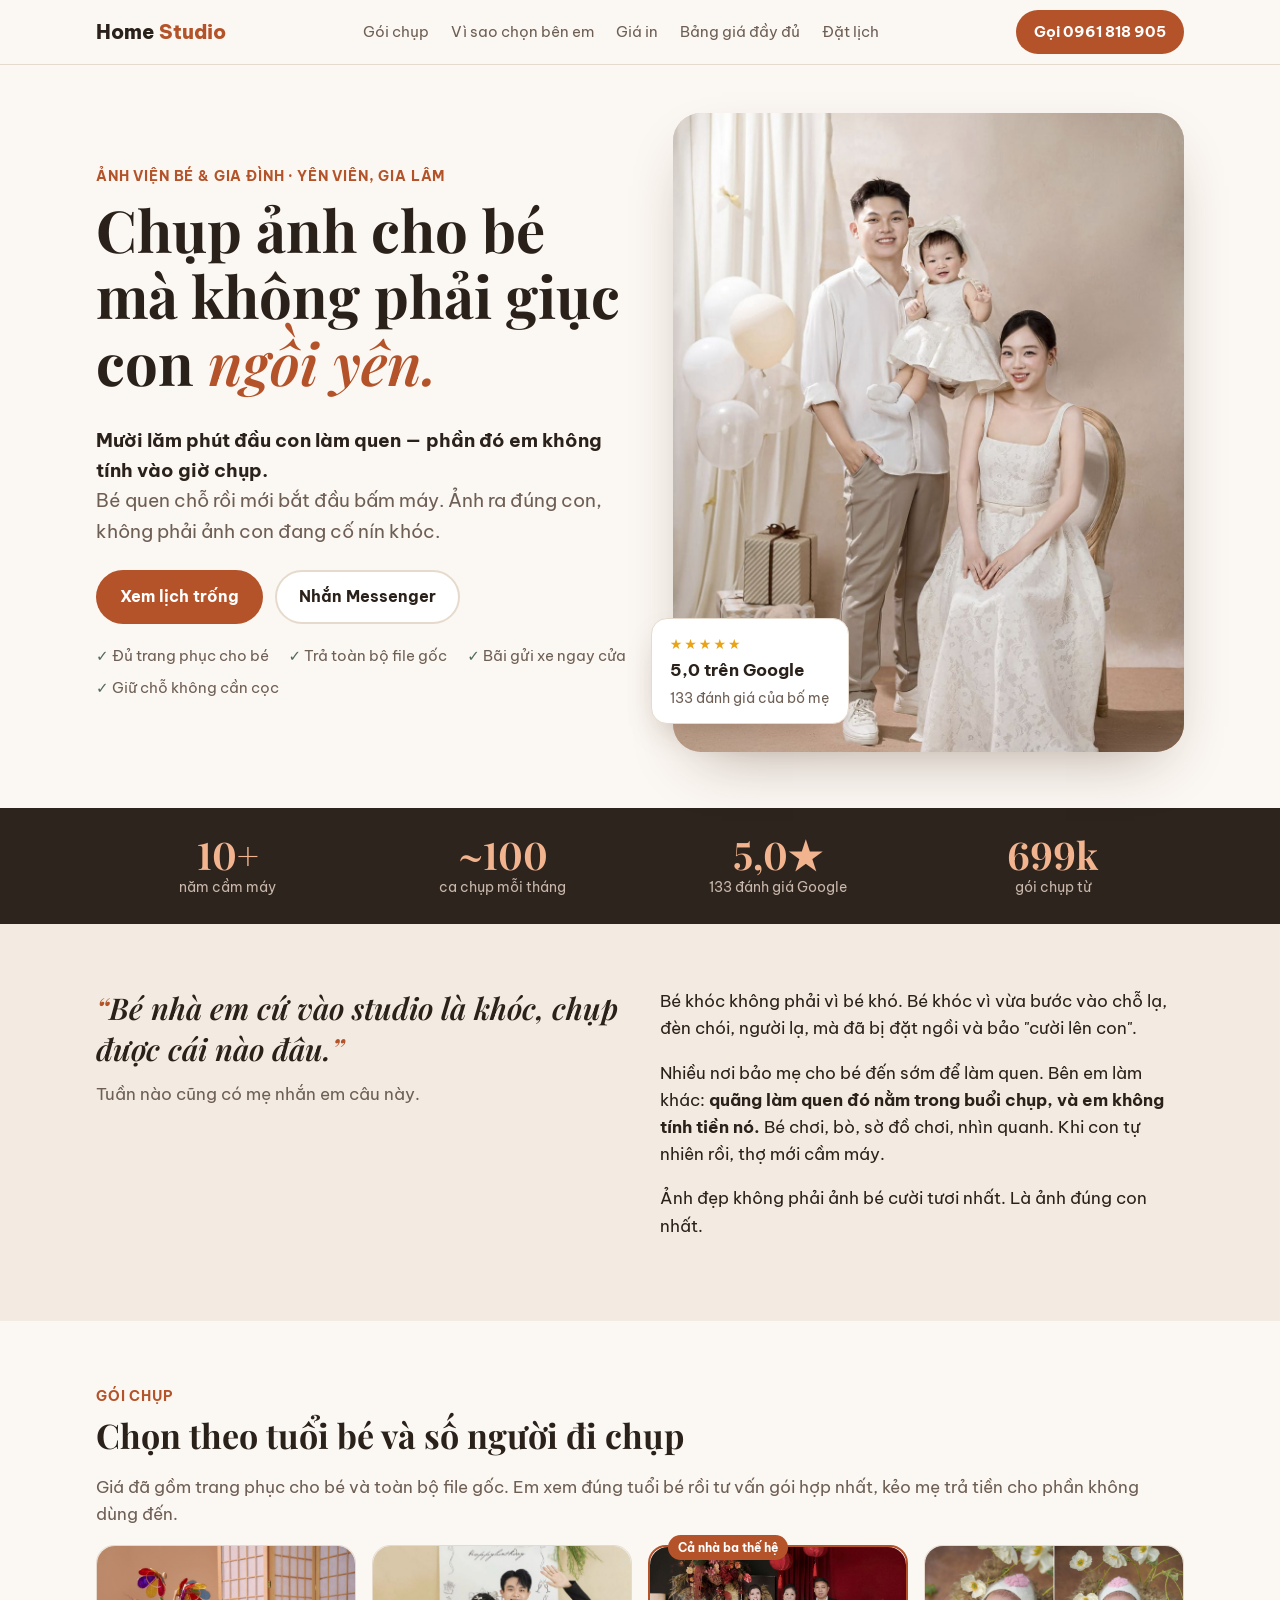
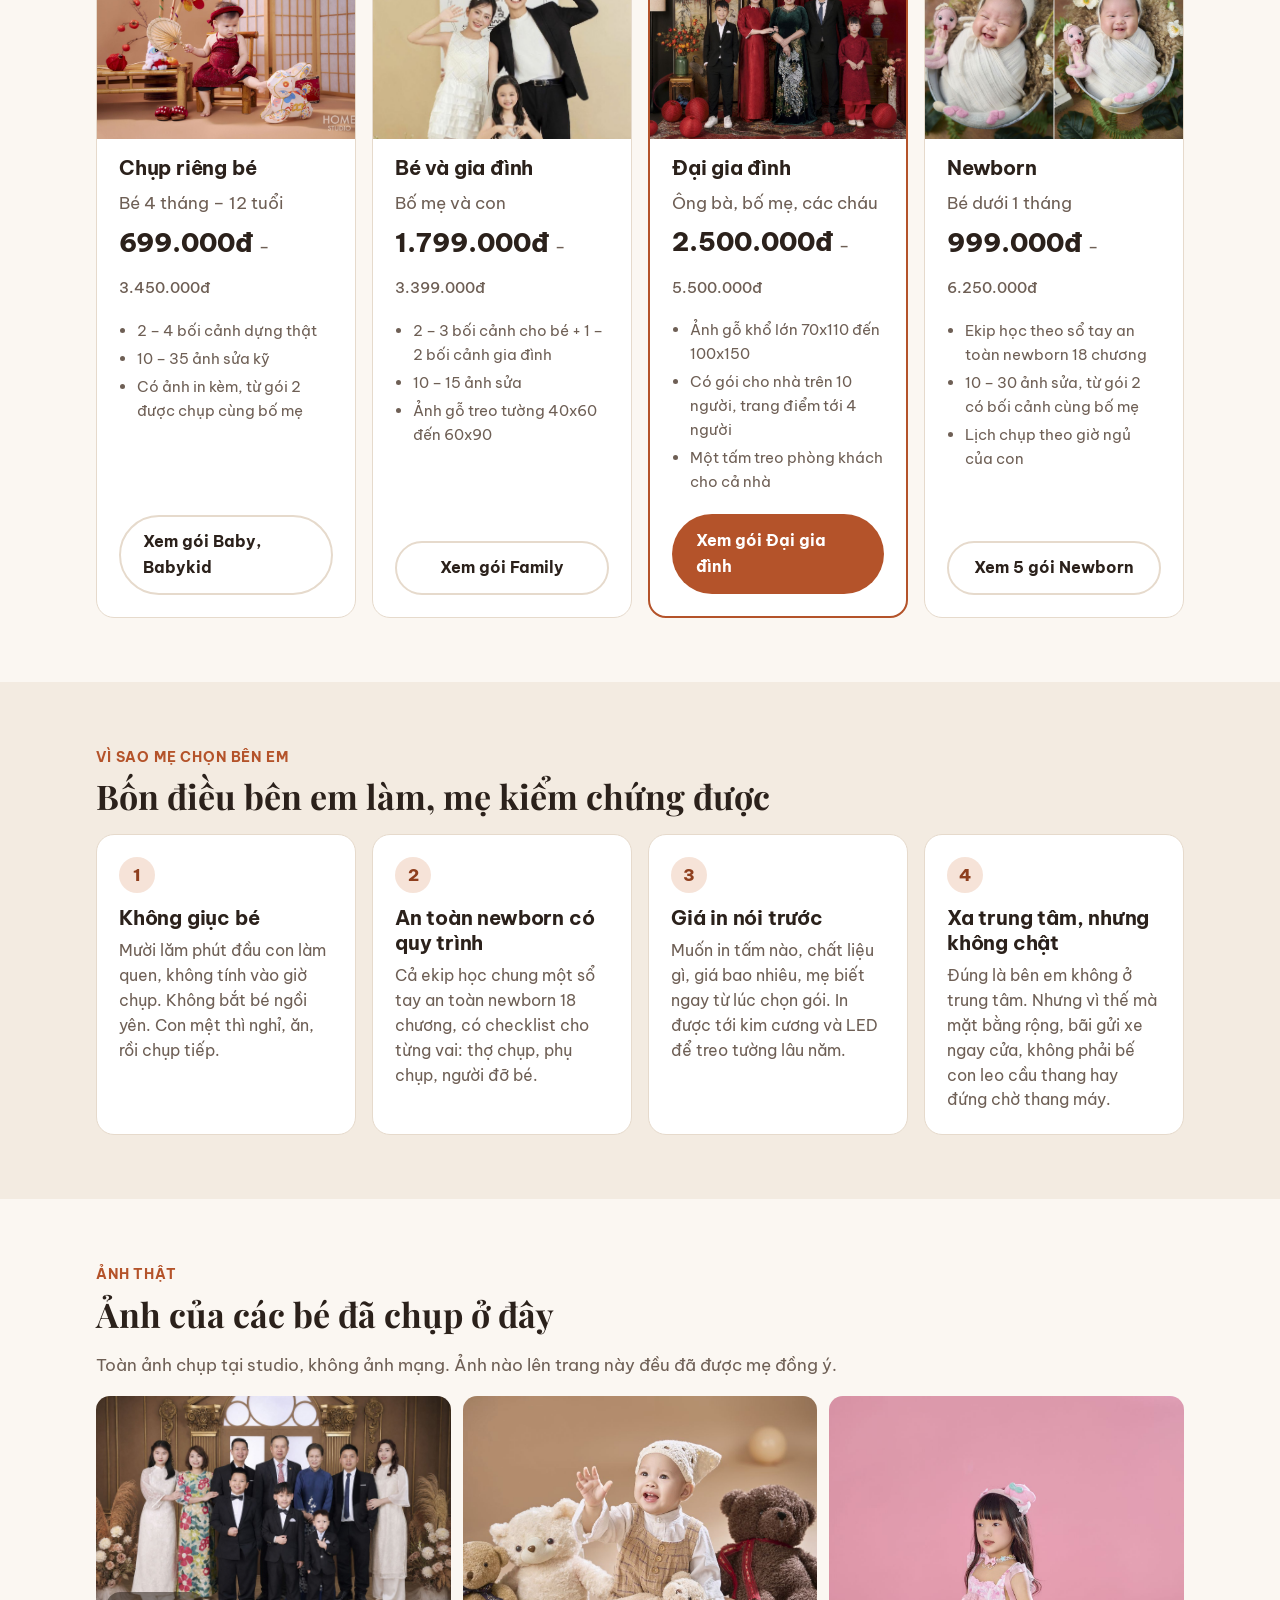
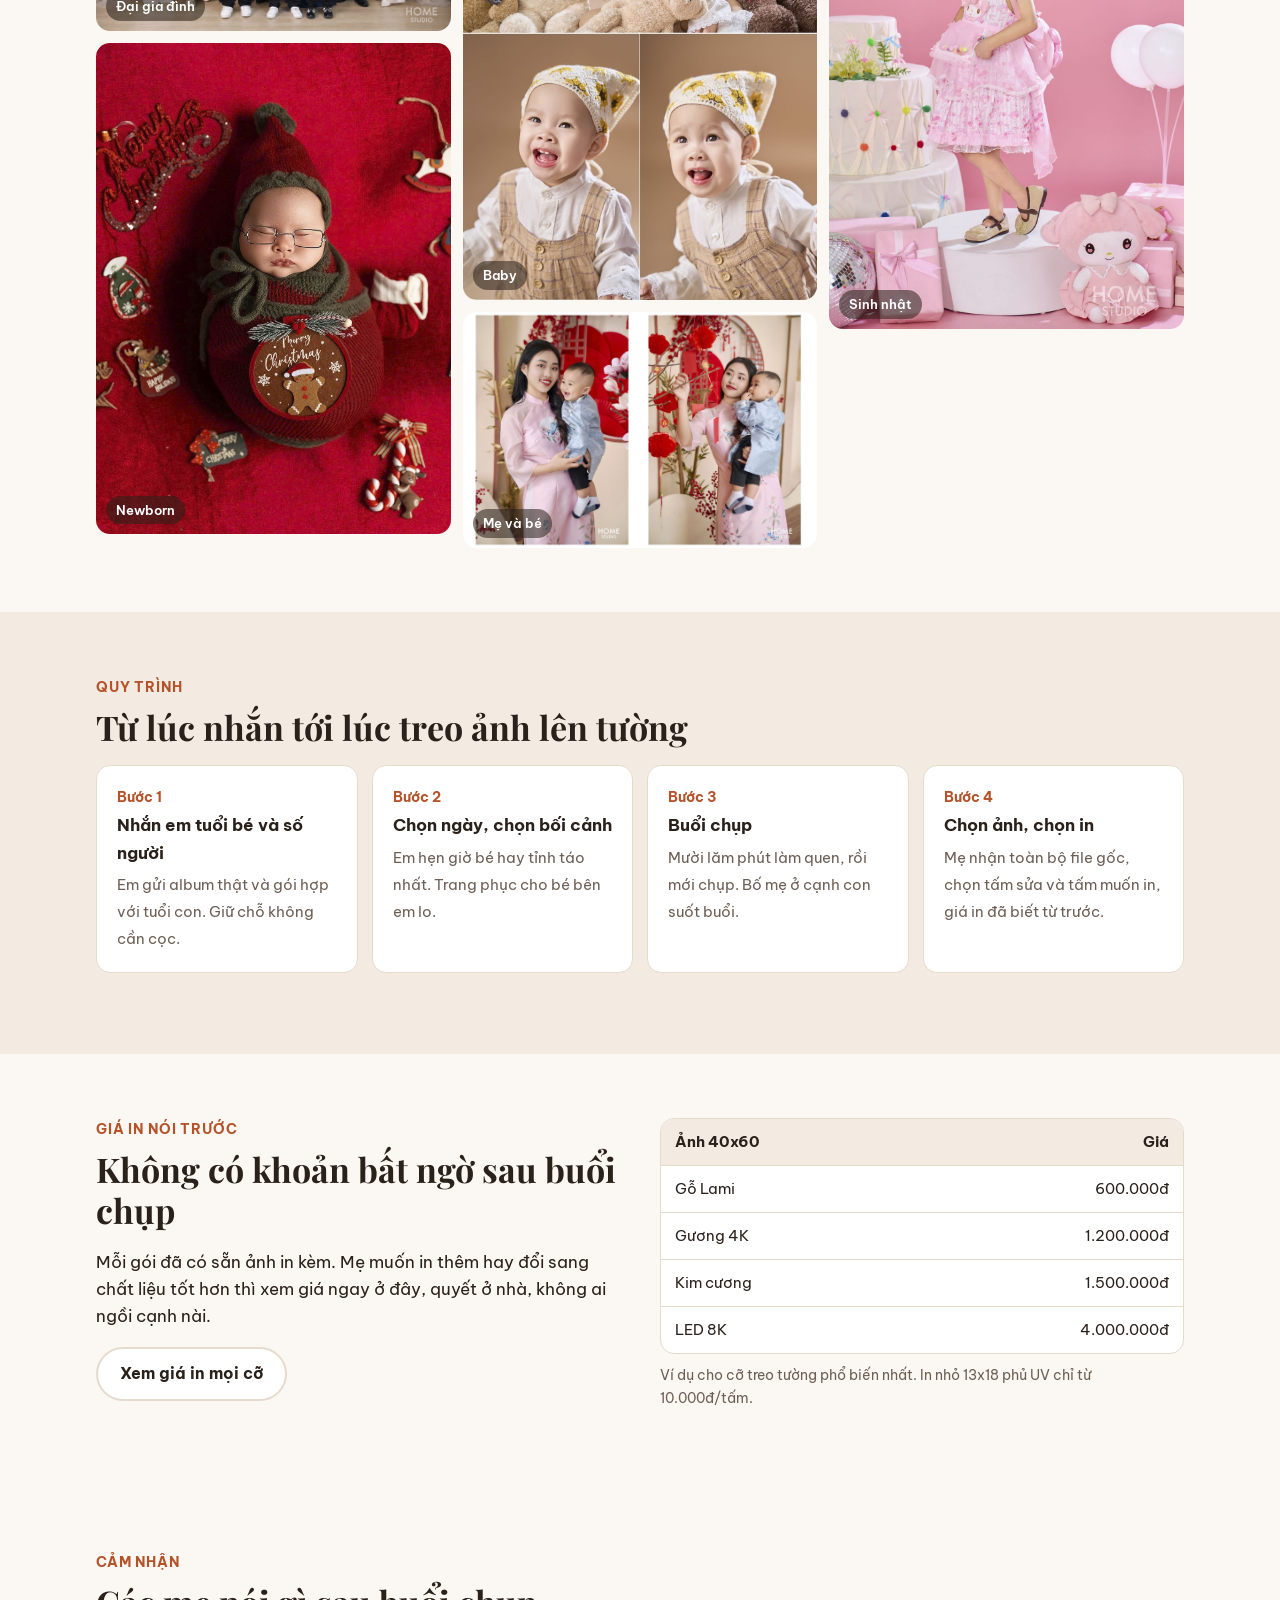
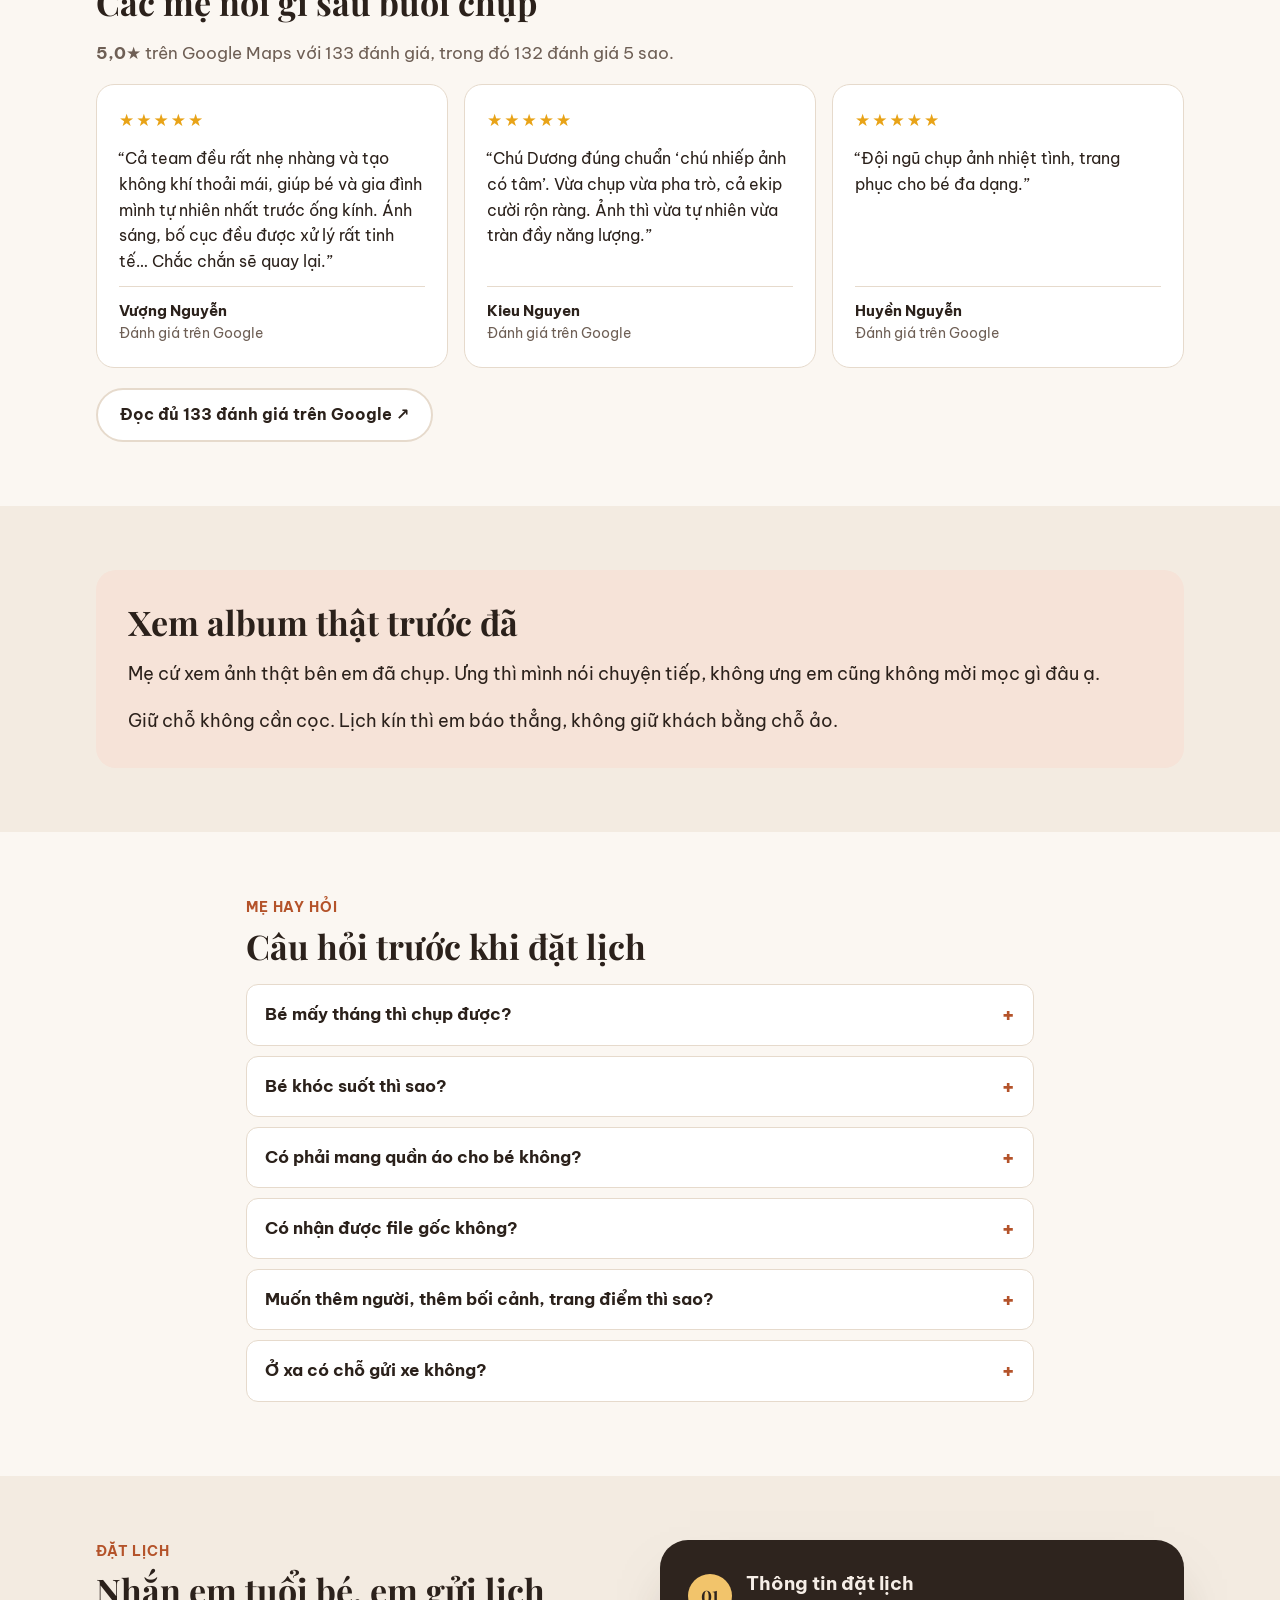
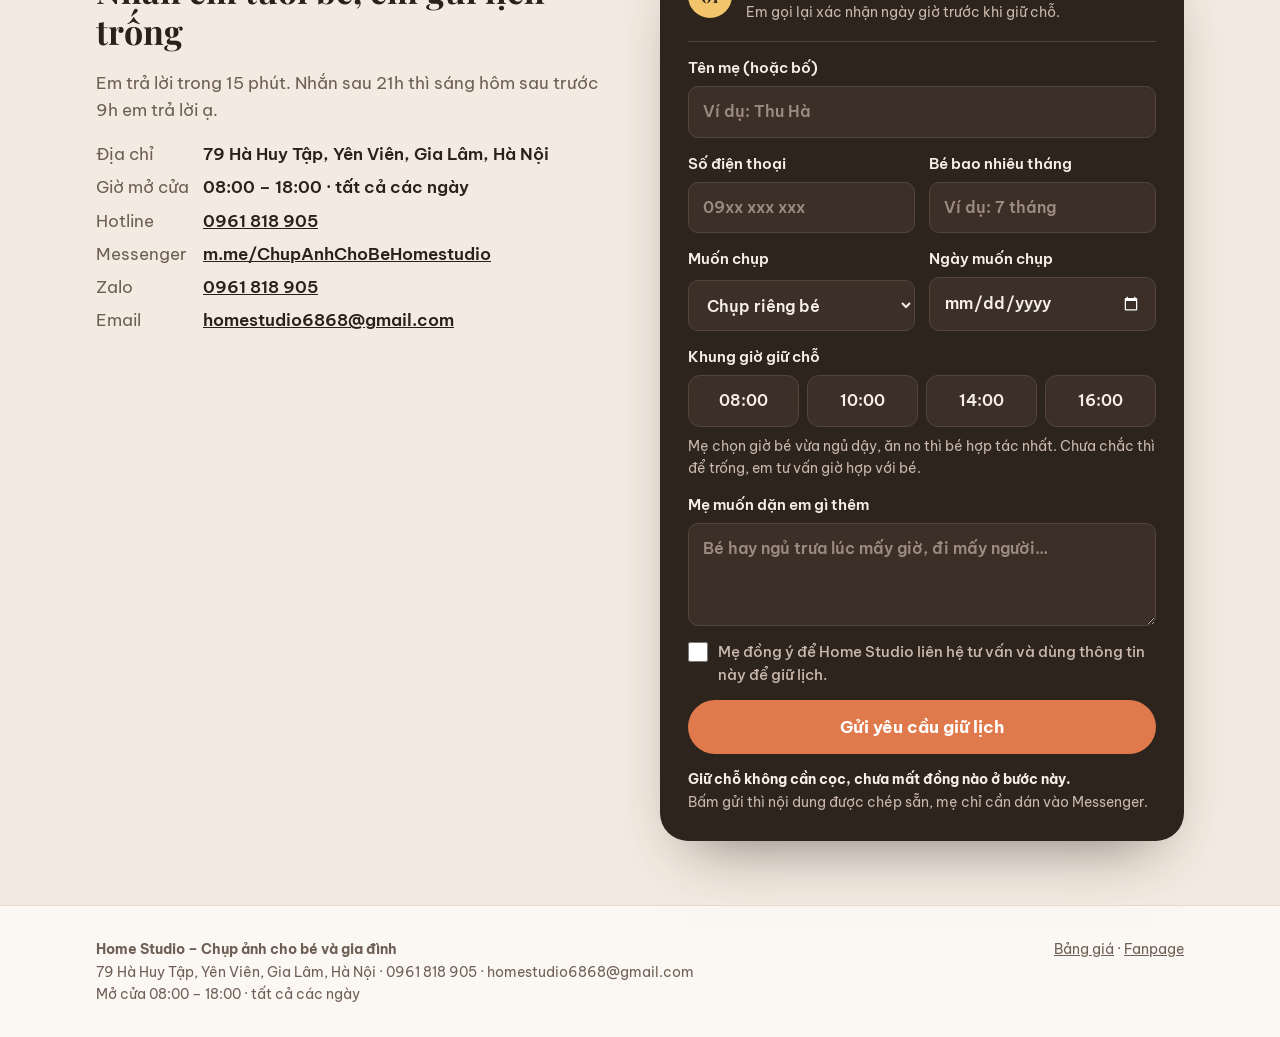
==== commit ecf9227e: "Bang gia dang the: 27 goi, nut Tu van goi nay" ====
--- a/index.html
+++ b/index.html
@@ -8,7 +8,7 @@
 <link rel="preconnect" href="https://fonts.googleapis.com">
 <link rel="preconnect" href="https://fonts.gstatic.com" crossorigin>
 <link href="https://fonts.googleapis.com/css2?family=Be+Vietnam+Pro:wght@400;500;600;700;800&family=Playfair+Display:ital,wght@0,600;0,700;1,600&display=swap" rel="stylesheet">
-<link rel="stylesheet" href="style.css?v=5">
+<link rel="stylesheet" href="style.css?v=8">
 <script type="application/ld+json">
 {"@context":"https://schema.org","@type":"LocalBusiness","name":"Home Studio – Chụp ảnh cho bé và gia đình",
  "telephone":"+84961818905","email":"homestudio6868@gmail.com","priceRange":"699.000đ – 6.250.000đ",
@@ -363,6 +363,6 @@
   <a class="nut chinh" href="https://m.me/ChupAnhChoBeHomestudio" target="_blank" rel="noopener">Nhắn tin</a>
 </nav>
 
-<script src="main.js?v=4"></script>
+<script src="main.js?v=5"></script>
 </body>
 </html>
--- a/style.css
+++ b/style.css
@@ -280,3 +280,44 @@
 .so-form { flex: none; width: 44px; height: 44px; border-radius: 50%; display: grid; place-items: center; background: #F2C46B; color: var(--toi); font-family: "Playfair Display", Georgia, serif; font-weight: 700; }
 .trich { font-family: "Playfair Display", Georgia, serif; font-style: italic; font-weight: 600; }
 @media (max-width: 820px) { .the-sao { padding: 8px 12px; font-size: 12.5px; border-radius: 12px; } .the-sao b { font-size: 15px; } .the-sao .sao { font-size: 12px; } }
+
+/* ══ BẢNG GIÁ DẠNG THẺ (11/11/2026) — thẻ sinh bởi sinh-bang-gia.mjs ══ */
+.tu-gia { display: inline-block; margin-left: 6px; font-weight: 800; color: var(--nhan); white-space: nowrap; }
+.luoi-goi {
+  display: grid; grid-auto-flow: column; grid-auto-columns: minmax(200px, 1fr); gap: 14px;
+  overflow-x: auto; scroll-snap-type: x mandatory; padding: 16px 2px 10px; margin-top: 8px;
+  -webkit-overflow-scrolling: touch; scrollbar-width: thin;
+}
+.the-goi {
+  position: relative; scroll-snap-align: start; display: flex; flex-direction: column;
+  background: var(--the); border: 1px solid var(--vien); border-radius: 22px; padding: 26px 20px 20px;
+}
+.the-goi.noi { border: 2px solid var(--nhan); box-shadow: 0 22px 44px -28px rgba(180, 83, 42, .55); }
+.nhan-goi {
+  position: absolute; top: -12px; left: 18px; background: var(--nhan); color: #fff; font-size: 12px; font-weight: 800;
+  letter-spacing: .06em; text-transform: uppercase; padding: 4px 12px; border-radius: 999px;
+}
+.the-goi h3 { font-family: "Playfair Display", Georgia, serif; font-size: 22px; margin: 0 0 2px; }
+.phu-goi { font-size: 13.5px; color: var(--chu-nhat); }
+.gia-goi { font-size: 26px; font-weight: 800; color: var(--nhan); margin: 6px 0 2px; font-variant-numeric: tabular-nums; }
+.gia-goi s { display: block; font-size: 14px; font-weight: 500; color: var(--chu-nhat); }
+.muc-goi { border-top: 1px solid var(--vien); margin-top: 14px; padding-top: 14px; }
+.muc-goi > b { display: block; font-size: 12.5px; letter-spacing: .08em; text-transform: uppercase; color: var(--chu-nhat); margin-bottom: 8px; }
+.muc-goi ul { list-style: none; padding: 0; margin: 0; display: grid; gap: 7px; font-size: 15px; line-height: 1.45; }
+.muc-goi li { padding-left: 22px; position: relative; }
+.muc-goi li::before { content: "✓"; position: absolute; left: 0; color: var(--xanh); font-weight: 800; }
+.nut-goi {
+  margin-top: auto; display: flex; align-items: center; justify-content: center; min-height: 46px; border-radius: 999px;
+  background: var(--nhan-nhat); color: var(--nhan-dam); font-weight: 700; text-decoration: none; margin-top: 20px;
+}
+.muc-goi:last-of-type { margin-bottom: auto; }
+.nut-goi:hover { background: var(--nhan); color: #fff; }
+.the-goi.noi .nut-goi { background: var(--nhan); color: #fff; }
+.the-goi.noi .nut-goi:hover { background: var(--nhan-dam); }
+@media (max-width: 820px) {
+  .luoi-goi { grid-auto-columns: 80%; margin-right: -16px; padding-right: 16px; }
+}
+h1, h2, h3, .dai-so b, .so-form, .the-goi h3 { font-variant-numeric: lining-nums; }
+.tu-gia { display: block; margin: 6px 0 0; font-size: 18px; }
+@media (min-width: 1000px) { .luoi-goi { grid-auto-columns: minmax(0, 1fr); overflow-x: visible; } }
+@media (min-width: 1000px) { .gia-goi { font-size: clamp(19px, 2.1vw, 26px); } .the-goi { padding-left: 16px; padding-right: 16px; } }
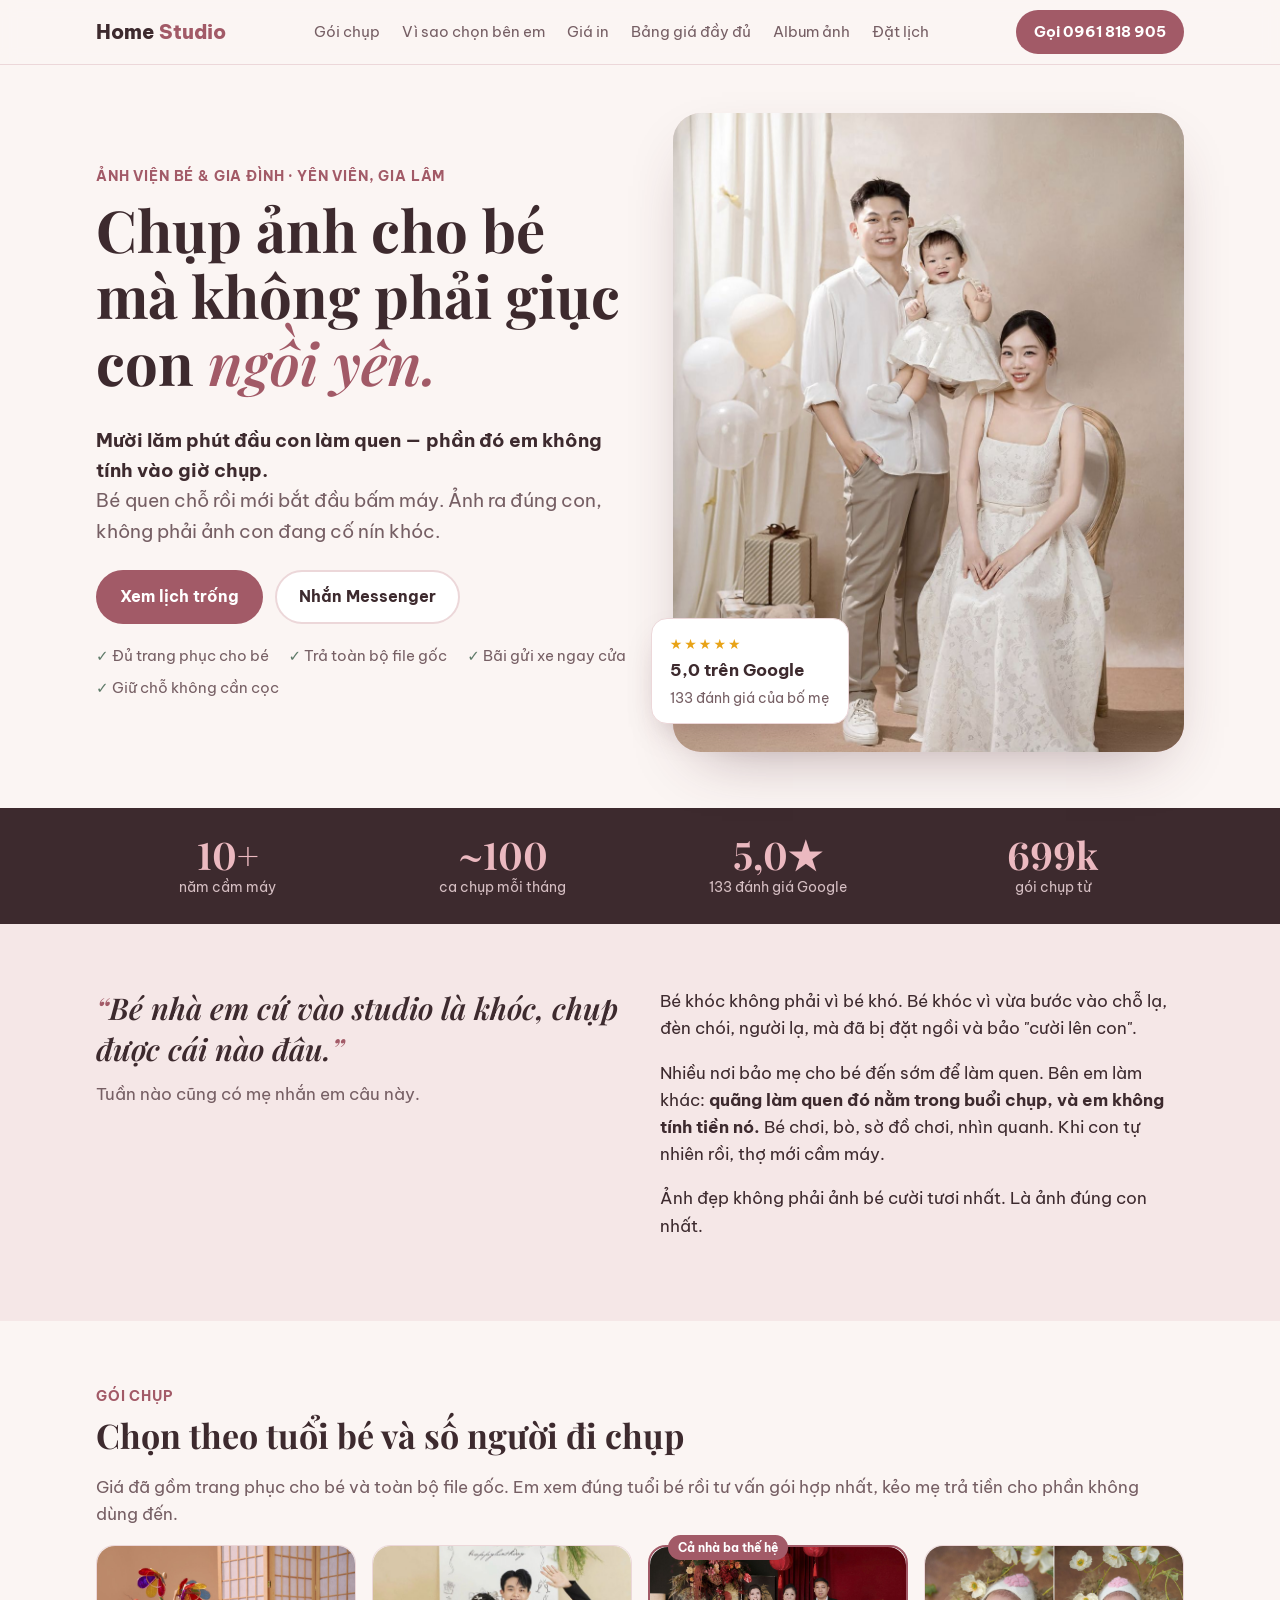
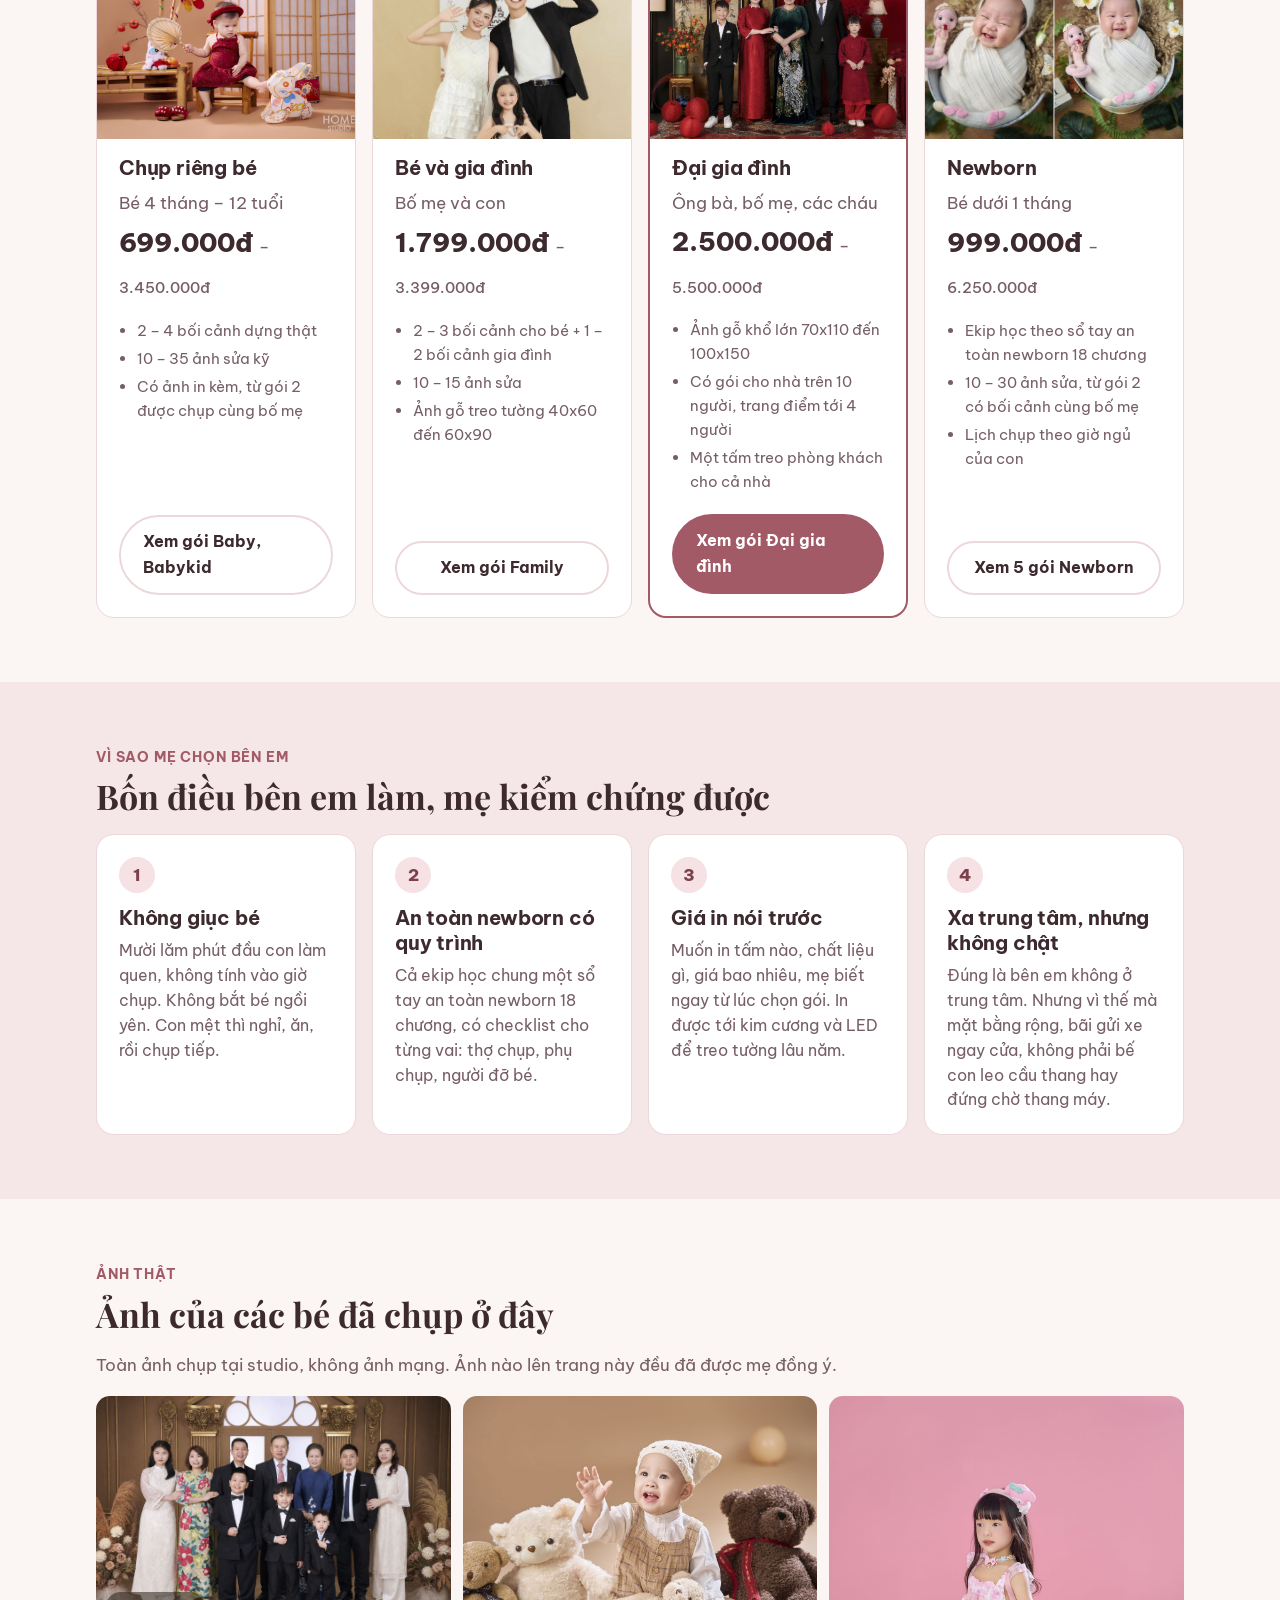
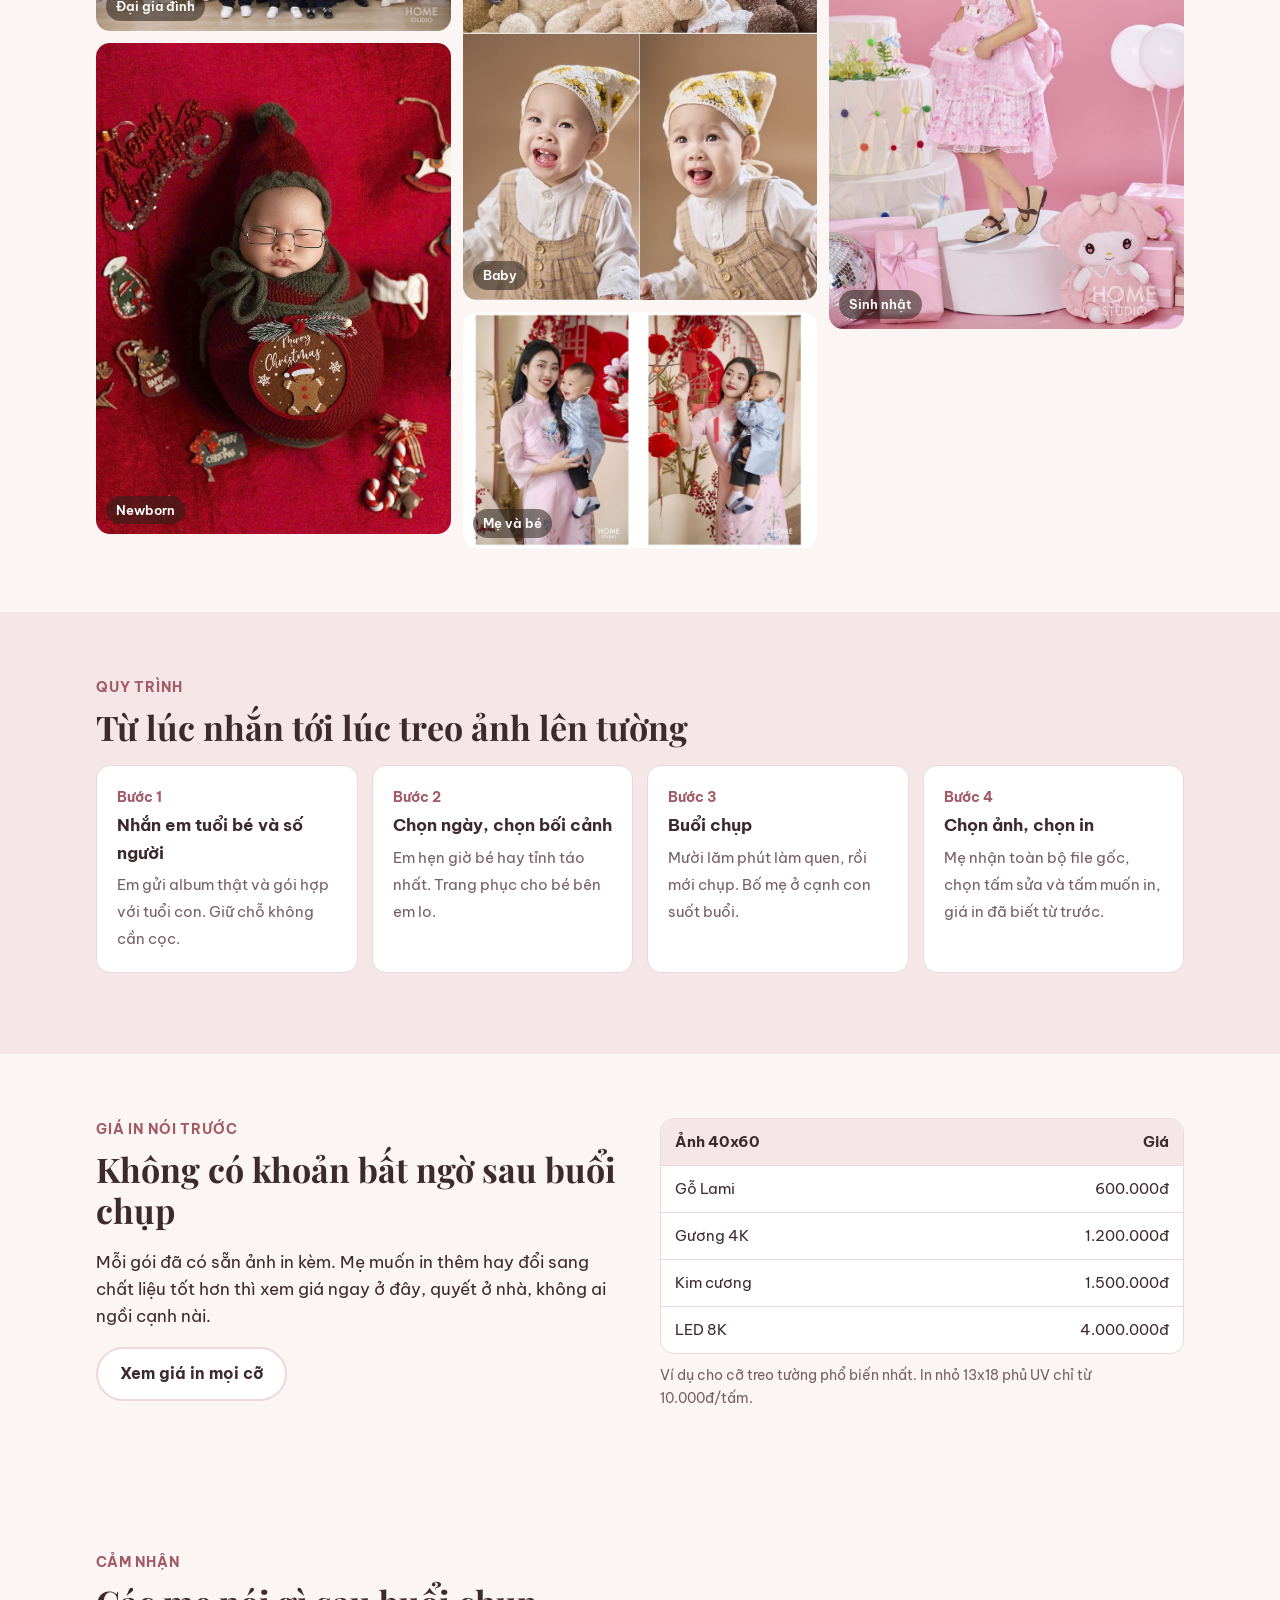
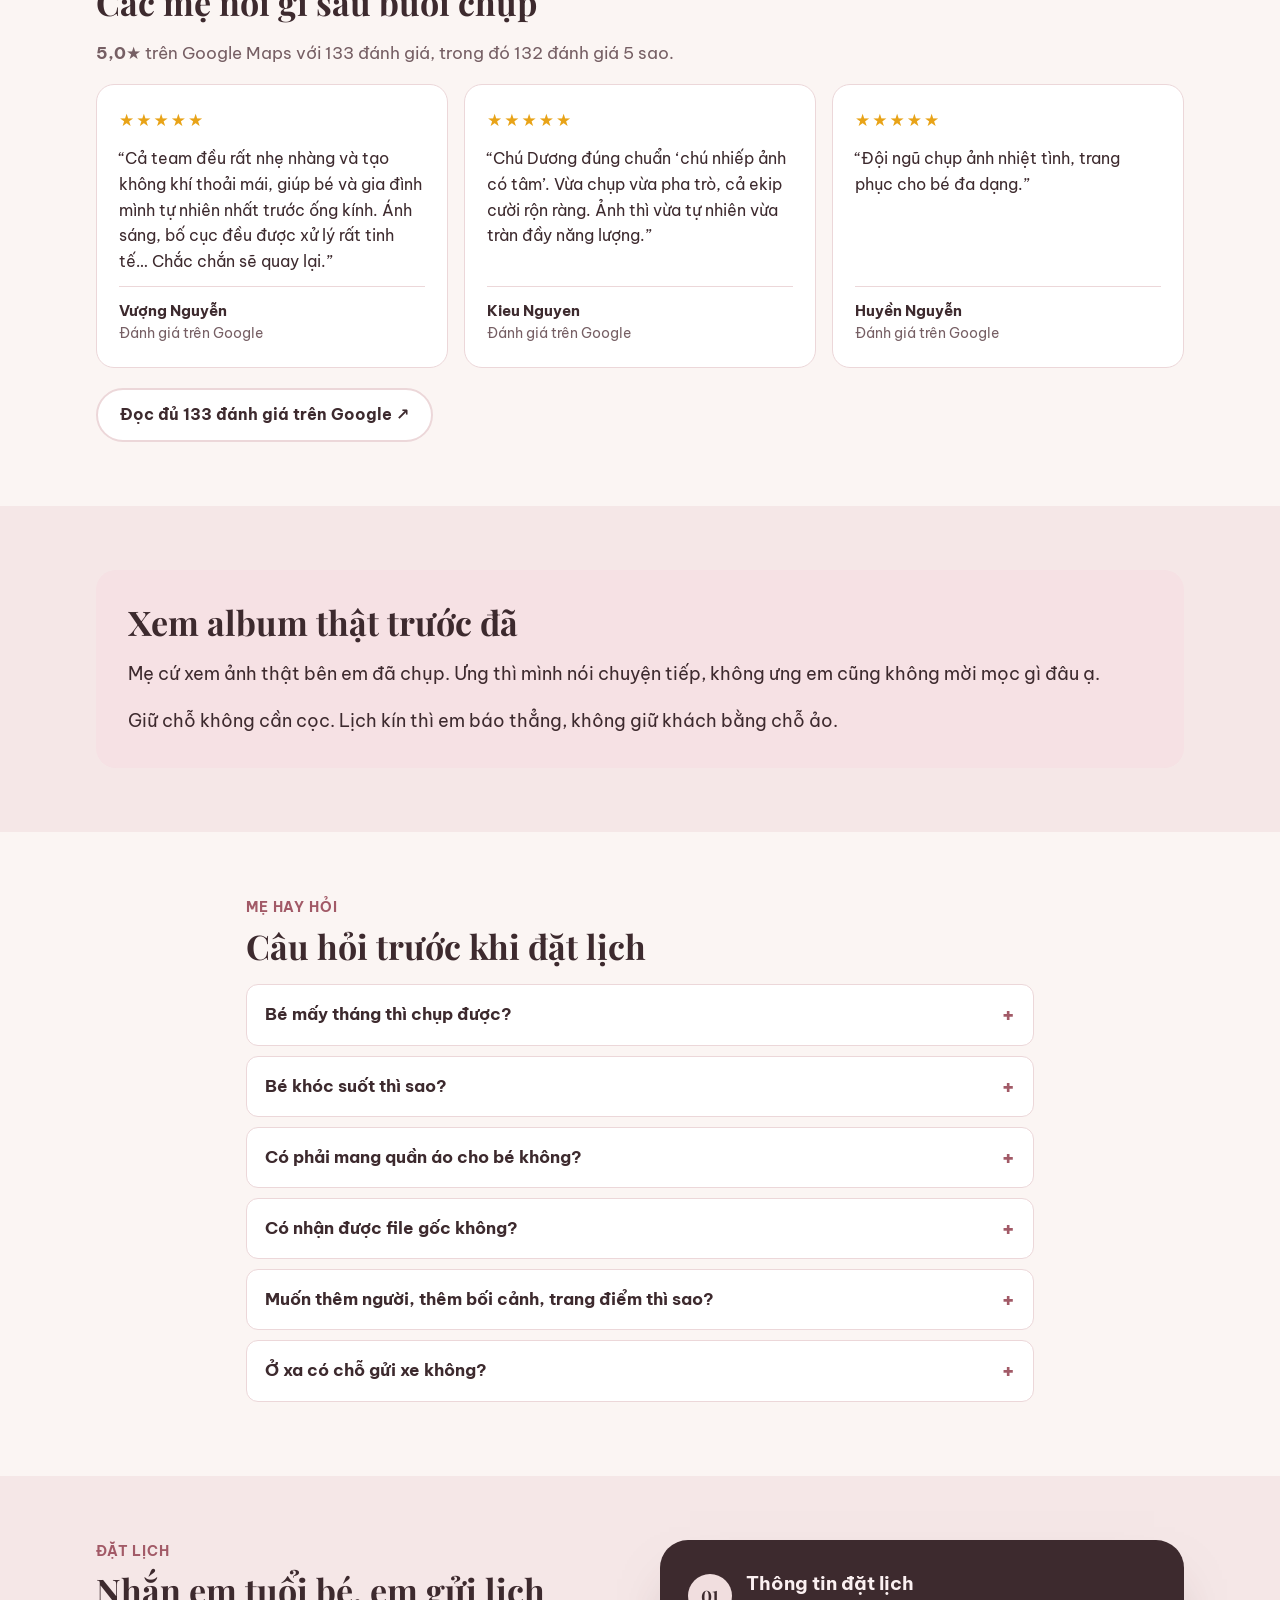
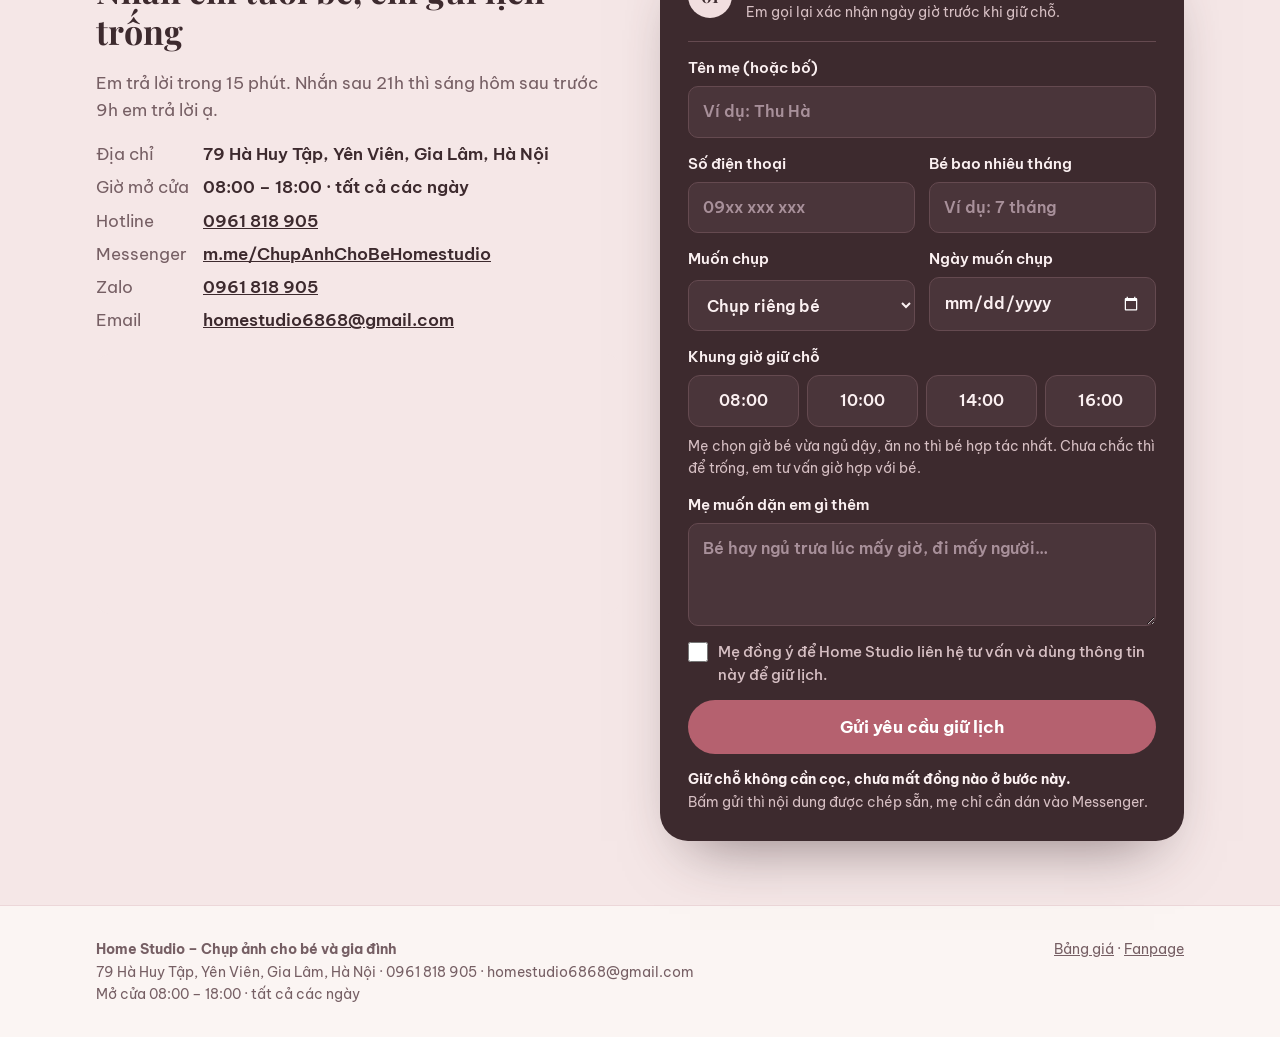
==== commit a974ebb9: "Doi tong Hong phan dat, them trang Album anh" ====
--- a/index.html
+++ b/index.html
@@ -8,7 +8,7 @@
 <link rel="preconnect" href="https://fonts.googleapis.com">
 <link rel="preconnect" href="https://fonts.gstatic.com" crossorigin>
 <link href="https://fonts.googleapis.com/css2?family=Be+Vietnam+Pro:wght@400;500;600;700;800&family=Playfair+Display:ital,wght@0,600;0,700;1,600&display=swap" rel="stylesheet">
-<link rel="stylesheet" href="style.css?v=8">
+<link rel="stylesheet" href="style.css?v=12">
 <script type="application/ld+json">
 {"@context":"https://schema.org","@type":"LocalBusiness","name":"Home Studio – Chụp ảnh cho bé và gia đình",
  "telephone":"+84961818905","email":"homestudio6868@gmail.com","priceRange":"699.000đ – 6.250.000đ",
@@ -25,6 +25,7 @@
       <a href="#vi-sao">Vì sao chọn bên em</a>
       <a href="#gia-in">Giá in</a>
       <a href="bang-gia.html">Bảng giá đầy đủ</a>
+      <a href="bo-anh.html">Album ảnh</a>
       <a href="#dat-lich">Đặt lịch</a>
     </nav>
     <a class="nut chinh nho" href="tel:0961818905">Gọi 0961 818 905</a>
@@ -363,6 +364,6 @@
   <a class="nut chinh" href="https://m.me/ChupAnhChoBeHomestudio" target="_blank" rel="noopener">Nhắn tin</a>
 </nav>
 
-<script src="main.js?v=5"></script>
+<script src="main.js?v=6"></script>
 </body>
 </html>
--- a/style.css
+++ b/style.css
@@ -1,27 +1,27 @@
 /* Website khách — Home Studio. Mộc, ấm, đọc tốt trên điện thoại một tay. */
 :root {
-  --nen: #FBF7F2;
-  --nen-2: #F3EBE1;
+  --nen: #FBF5F3;
+  --nen-2: #F5E7E7;
   --the: #FFFFFF;
-  --chu: #2B211B;
-  --chu-nhat: #6E5F55;
-  --vien: #E6DACC;
-  --nhan: #B4532A;        /* cam đất — màu duy nhất cho nút chính */
-  --nhan-dam: #8F3F1E;
-  --nhan-nhat: #F6E3D8;
-  --xanh: #4E6B57;
+  --chu: #3D2A2E;
+  --chu-nhat: #765F64;
+  --vien: #ECD7D9;
+  --nhan: #A25A67;        /* hồng phấn đất — màu duy nhất cho nút chính (tông 4, anh Thọ chọn 12/11) */
+  --nhan-dam: #7E404B;
+  --nhan-nhat: #F6E1E4;
+  --xanh: #5E7A68;
   --bo: 14px;
   --rong: 1120px;
 }
 @media (prefers-color-scheme: dark) {
   :root:not([data-theme="light"]) {
-    --nen: #1C1714; --nen-2: #251E1A; --the: #2A221E; --chu: #F3ECE6; --chu-nhat: #BDAEA3;
-    --vien: #3D322C; --nhan: #E07A4C; --nhan-dam: #F19A72; --nhan-nhat: #3A2A22; --xanh: #8DB39A;
+    --nen: #1E1719; --nen-2: #271E21; --the: #2E2427; --chu: #F5ECEE; --chu-nhat: #C2AEB2;
+    --vien: #44353A; --nhan: #E09AA6; --nhan-dam: #F0B5BE; --nhan-nhat: #3E2A30; --xanh: #8DB39A;
   }
 }
 :root[data-theme="dark"] {
-  --nen: #1C1714; --nen-2: #251E1A; --the: #2A221E; --chu: #F3ECE6; --chu-nhat: #BDAEA3;
-  --vien: #3D322C; --nhan: #E07A4C; --nhan-dam: #F19A72; --nhan-nhat: #3A2A22; --xanh: #8DB39A;
+  --nen: #1E1719; --nen-2: #271E21; --the: #2E2427; --chu: #F5ECEE; --chu-nhat: #C2AEB2;
+  --vien: #44353A; --nhan: #E09AA6; --nhan-dam: #F0B5BE; --nhan-nhat: #3E2A30; --xanh: #8DB39A;
 }
 
 * { box-sizing: border-box; }
@@ -81,7 +81,7 @@
 /* ô ảnh tạm — thay bằng ảnh thật của ca đã xin phép mẹ */
 .anh {
   position: relative; border-radius: var(--bo); overflow: hidden; background:
-  linear-gradient(135deg, #E9D5C3, #D9B79C 55%, #C79A7C); aspect-ratio: 4/5;
+  linear-gradient(135deg, #F1DEDF, #E2C0C4 55%, #D7A7AD); aspect-ratio: 4/5;
 }
 .anh img { width: 100%; height: 100%; object-fit: cover; }
 .anh .nhan-anh {
@@ -227,7 +227,7 @@
 .cam-nhan figcaption span { font-size: 13.5px; color: var(--chu-nhat); }
 
 /* ══ GIAO DIỆN HƯỚNG A (11/11/2026): tông kem ấm làm sang hơn + form khối nâu sẫm ══ */
-:root { --toi: #2E241E; --toi-2: #3B2F28; --toi-vien: #54453B; --toi-chu: #F6EEE7; --toi-nhat: #C9B8AB; }
+:root { --toi: #3D2A2E; --toi-2: #4A353A; --toi-vien: #654A50; --toi-chu: #FBF0F1; --toi-nhat: #D6BFC3; }
 
 /* tiêu đề có chân — chỉ h1/h2, chữ thường vẫn Be Vietnam Pro cho dễ đọc trên điện thoại */
 h1, h2 { font-family: "Playfair Display", Georgia, serif; font-weight: 700; letter-spacing: 0; }
@@ -237,11 +237,11 @@
 
 /* ảnh đầu trang: bo lớn + thẻ đánh giá nổi */
 .anh-dau { position: relative; }
-.anh-dau .anh { border-radius: 28px; box-shadow: 0 24px 60px -28px rgba(70, 40, 20, .45); }
+.anh-dau .anh { border-radius: 28px; box-shadow: 0 24px 60px -28px rgba(80, 40, 50, .45); }
 .the-sao {
   position: absolute; left: -22px; bottom: 28px; display: grid; gap: 2px; padding: 14px 18px;
   background: var(--the); border: 1px solid var(--vien); border-radius: 16px; text-decoration: none;
-  box-shadow: 0 14px 34px -14px rgba(70, 40, 20, .35); font-size: 14px; color: var(--chu-nhat);
+  box-shadow: 0 14px 34px -14px rgba(80, 40, 50, .35); font-size: 14px; color: var(--chu-nhat);
 }
 .the-sao b { font-size: 17px; color: var(--chu); }
 .the-sao:hover { border-color: var(--nhan); }
@@ -251,33 +251,33 @@
 .dai-so { background: var(--toi); color: var(--toi-chu); }
 .dai-so .khung { display: grid; grid-template-columns: repeat(4, 1fr); padding-top: 26px; padding-bottom: 26px; gap: 12px; }
 .dai-so div { display: grid; text-align: center; }
-.dai-so b { font-family: "Playfair Display", Georgia, serif; font-size: clamp(26px, 4vw, 38px); line-height: 1.1; color: #F2B48F; }
+.dai-so b { font-family: "Playfair Display", Georgia, serif; font-size: clamp(26px, 4vw, 38px); line-height: 1.1; color: #EBB9C0; }
 .dai-so span { font-size: 14px; color: var(--toi-nhat); }
 @media (max-width: 600px) { .dai-so .khung { grid-template-columns: repeat(2, 1fr); row-gap: 20px; } }
 
 /* thẻ: bo mềm hơn, nhấc nhẹ khi rê chuột */
 .the { border-radius: 18px; transition: transform .2s, box-shadow .2s; }
-@media (hover: hover) { .luoi .the:hover, .ly-do .the:hover { transform: translateY(-3px); box-shadow: 0 18px 40px -24px rgba(70, 40, 20, .4); } }
+@media (hover: hover) { .luoi .the:hover, .ly-do .the:hover { transform: translateY(-3px); box-shadow: 0 18px 40px -24px rgba(80, 40, 50, .4); } }
 .anh-goi { border-radius: 18px 18px 0 0; }
 
 /* form đặt lịch trên khối nâu sẫm */
-#form-dat-lich { background: var(--toi); border: 0; border-radius: 28px; padding: 28px; color: var(--toi-chu); box-shadow: 0 30px 60px -30px rgba(46, 36, 30, .6); }
+#form-dat-lich { background: var(--toi); border: 0; border-radius: 28px; padding: 28px; color: var(--toi-chu); box-shadow: 0 30px 60px -30px rgba(61, 42, 46, .6); }
 #form-dat-lich label, #form-dat-lich legend { color: var(--toi-chu); }
 #form-dat-lich input:not([type=radio]):not([type=checkbox]), #form-dat-lich select, #form-dat-lich textarea {
   background: var(--toi-2); border-color: var(--toi-vien); color: var(--toi-chu); color-scheme: dark;
 }
-#form-dat-lich ::placeholder { color: #9C8B7F; }
+#form-dat-lich ::placeholder { color: #A8909A; }
 #form-dat-lich .o-gio span { background: var(--toi-2); border-color: var(--toi-vien); color: var(--toi-chu); }
-#form-dat-lich .o-gio input:checked + span { background: #F2B48F; border-color: #F2B48F; color: var(--toi); }
+#form-dat-lich .o-gio input:checked + span { background: #EBB9C0; border-color: #EBB9C0; color: var(--toi); }
 #form-dat-lich .ghi, #form-dat-lich .dong-y { color: var(--toi-nhat); }
 #form-dat-lich .ghi b { color: var(--toi-chu); }
-#form-dat-lich .nut.chinh { background: #E07A4C; min-height: 54px; font-size: 17px; }
-#form-dat-lich .nut.chinh:hover { background: #C9653A; }
+#form-dat-lich .nut.chinh { background: #B5616F; min-height: 54px; font-size: 17px; }
+#form-dat-lich .nut.chinh:hover { background: #9A4D5A; }
 #form-dat-lich .bao-form { background: var(--toi-2); color: var(--toi-chu); }
 .dau-form { display: flex; gap: 14px; align-items: center; padding-bottom: 16px; border-bottom: 1px solid var(--toi-vien); }
 .dau-form b { display: block; font-size: 19px; }
 .dau-form span:not(.so-form) { font-size: 14px; color: var(--toi-nhat); }
-.so-form { flex: none; width: 44px; height: 44px; border-radius: 50%; display: grid; place-items: center; background: #F2C46B; color: var(--toi); font-family: "Playfair Display", Georgia, serif; font-weight: 700; }
+.so-form { flex: none; width: 44px; height: 44px; border-radius: 50%; display: grid; place-items: center; background: #F1DEDF; color: var(--toi); font-family: "Playfair Display", Georgia, serif; font-weight: 700; }
 .trich { font-family: "Playfair Display", Georgia, serif; font-style: italic; font-weight: 600; }
 @media (max-width: 820px) { .the-sao { padding: 8px 12px; font-size: 12.5px; border-radius: 12px; } .the-sao b { font-size: 15px; } .the-sao .sao { font-size: 12px; } }
 
@@ -321,3 +321,66 @@
 .tu-gia { display: block; margin: 6px 0 0; font-size: 18px; }
 @media (min-width: 1000px) { .luoi-goi { grid-auto-columns: minmax(0, 1fr); overflow-x: visible; } }
 @media (min-width: 1000px) { .gia-goi { font-size: clamp(19px, 2.1vw, 26px); } .the-goi { padding-left: 16px; padding-right: 16px; } }
+
+/* ══ ALBUM ẢNH (12/11/2026) — bo-anh.html, ảnh sinh bởi sinh-album.py ══ */
+.khung-album { display: grid; grid-template-columns: 250px 1fr; gap: 32px; align-items: start; }
+.ben-album { position: sticky; top: 84px; display: grid; gap: 14px; }
+.tim-album { display: flex; align-items: center; gap: 8px; border: 1px solid var(--vien); border-radius: 999px; padding: 0 16px; background: var(--the); }
+.tim-album span { color: var(--chu-nhat); font-size: 18px; }
+.tim-album input { border: 0; background: transparent; padding: 12px 0; width: 100%; font: inherit; color: var(--chu); outline: none; }
+.tim-album:focus-within { border-color: var(--nhan); }
+.loc-nhom { display: flex; flex-wrap: wrap; gap: 6px; }
+.loc-nhom button { font: inherit; font-size: 13.5px; font-weight: 600; padding: 6px 12px; border-radius: 999px; border: 1px solid var(--vien); background: var(--the); color: var(--chu-nhat); cursor: pointer; }
+.loc-nhom button[aria-selected="true"] { background: var(--nhan); border-color: var(--nhan); color: #fff; }
+.ds-album { list-style: none; margin: 0; padding: 0; border-top: 1px solid var(--vien); }
+.ds-album a { display: flex; justify-content: space-between; gap: 10px; padding: 11px 12px; border-radius: 10px; text-decoration: none; color: var(--chu); font-weight: 600; text-transform: uppercase; font-size: 14.5px; letter-spacing: .02em; }
+.ds-album a small { color: var(--chu-nhat); font-weight: 500; }
+.ds-album a:hover, .ds-album a[aria-current] { background: var(--nhan-nhat); color: var(--nhan-dam); }
+.dau-album { display: flex; flex-wrap: wrap; align-items: baseline; gap: 10px 14px; margin-bottom: 18px; }
+.dau-album h2 { margin: 0; font-size: clamp(26px, 3.4vw, 36px); }
+.dau-album .so-anh { color: var(--chu-nhat); font-weight: 600; }
+.dau-album .nut.chinh { margin-left: auto; align-self: center; }
+.nut-lui { flex-basis: 100%; justify-self: start; width: max-content; font: inherit; font-weight: 600; font-size: 14px; color: var(--nhan); background: none; border: 0; padding: 0; cursor: pointer; }
+.luoi-album { display: grid; grid-template-columns: repeat(auto-fill, minmax(220px, 1fr)); gap: 16px; }
+.the-album { position: relative; display: block; border-radius: 18px; overflow: hidden; aspect-ratio: 3/4; background: var(--nen-2); text-decoration: none; box-shadow: 0 14px 34px -20px rgba(80, 40, 50, .45); }
+.ghep { position: absolute; inset: 0; display: grid; gap: 3px; }
+.ghep.g2, .ghep.g3, .ghep.g4 { grid-template-columns: 1fr 1fr; }
+.ghep.g3 img:first-child { grid-row: span 2; }
+.ghep.g4 { grid-template-rows: 1fr 1fr; }
+.ghep img { width: 100%; height: 100%; object-fit: cover; display: block; transition: transform .4s; }
+.the-album:hover .ghep img { transform: scale(1.04); }
+.nhan-album { position: absolute; left: 0; right: 0; bottom: 0; padding: 40px 16px 14px; background: linear-gradient(transparent, rgba(40, 22, 28, .82)); color: #fff; display: grid; }
+.nhan-album b { font-size: 18px; text-transform: uppercase; letter-spacing: .02em; line-height: 1.25; }
+.nhan-album span { font-size: 13.5px; opacity: .85; }
+.luoi-anh { columns: 3 220px; column-gap: 12px; }
+.o-anh { display: block; width: 100%; margin: 0 0 12px; padding: 0; border: 0; border-radius: 14px; overflow: hidden; background: var(--nen-2); cursor: zoom-in; break-inside: avoid; }
+.o-anh img { width: 100%; height: 100%; object-fit: cover; display: block; }
+.trong { color: var(--chu-nhat); padding: 10px 12px; }
+.xem-anh { position: fixed; inset: 0; z-index: 100; background: rgba(20, 12, 15, .94); display: grid; place-items: center; }
+.xem-anh[hidden] { display: none; }
+.xem-anh img { max-width: 94vw; max-height: 88vh; object-fit: contain; border-radius: 6px; }
+.xem-anh button { position: absolute; background: rgba(255, 255, 255, .12); color: #fff; border: 0; width: 48px; height: 48px; border-radius: 50%; font-size: 30px; line-height: 1; cursor: pointer; }
+.xem-anh button:hover { background: rgba(255, 255, 255, .25); }
+.xem-anh .dong { top: 16px; right: 16px; }
+.xem-anh .lui { left: 16px; top: 50%; transform: translateY(-50%); }
+.xem-anh .toi { right: 16px; top: 50%; transform: translateY(-50%); }
+.xem-anh .dem { position: absolute; bottom: 18px; color: #fff; font-size: 14px; opacity: .8; }
+.menu a[aria-current="page"] { color: var(--nhan); }
+@media (max-width: 820px) {
+  .khung-album { grid-template-columns: 1fr; gap: 18px; }
+  .ben-album { position: static; }
+  .ds-album { display: flex; gap: 6px; overflow-x: auto; border: 0; padding-bottom: 4px; }
+  .ds-album li { flex: none; }
+  .ds-album a { border: 1px solid var(--vien); border-radius: 999px; padding: 7px 12px; font-size: 13px; background: var(--the); }
+  .luoi-album { grid-template-columns: 1fr 1fr; gap: 10px; }
+  .nhan-album { padding: 30px 10px 10px; }
+  .nhan-album b { font-size: 14px; }
+  .luoi-anh { columns: 2; column-gap: 8px; }
+  .o-anh { margin-bottom: 8px; border-radius: 10px; }
+  .dau-album .nut.chinh { margin-left: 0; }
+  .xem-anh .lui, .xem-anh .toi { top: auto; bottom: 8px; transform: none; }
+}
+[hidden] { display: none !important; }
+.ghep.g1 { grid-template-columns: 1fr; }
+.nut-lui { text-align: left; width: auto; }
+#album { scroll-margin-top: 70px; }
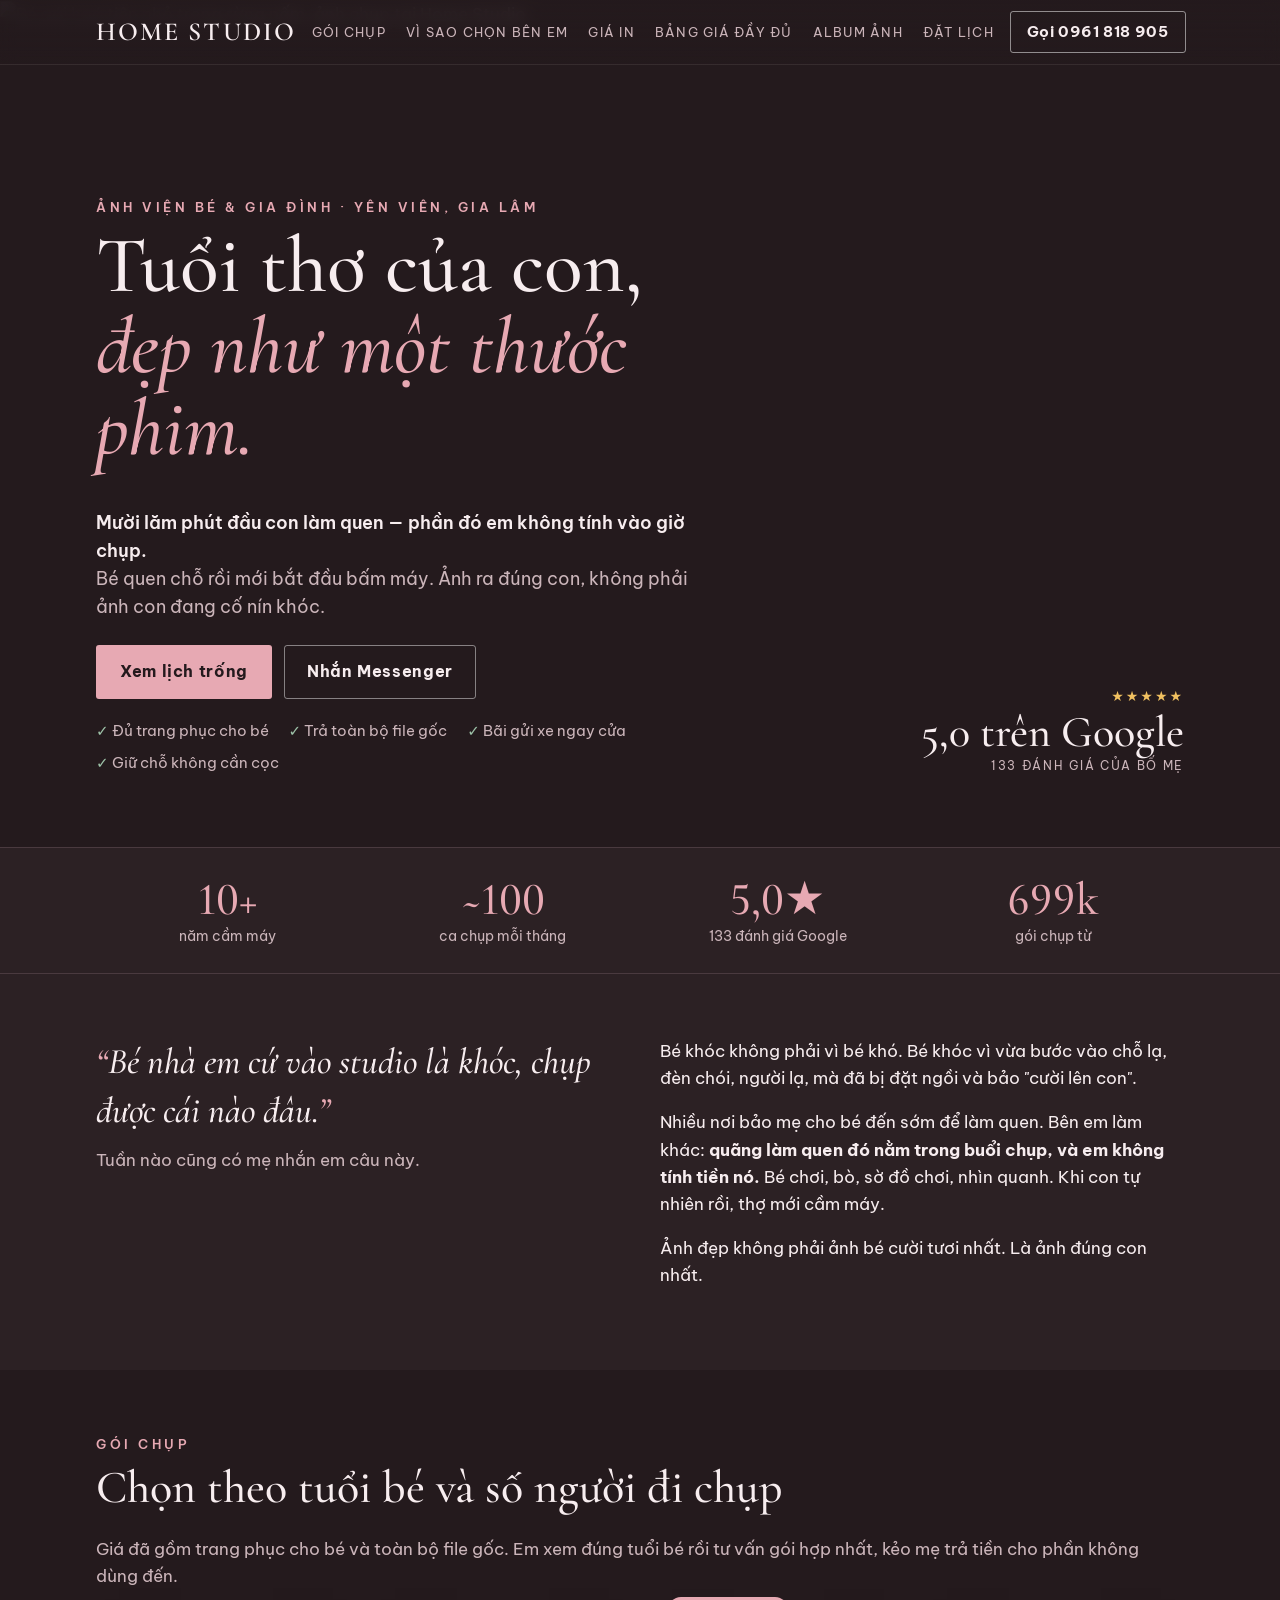
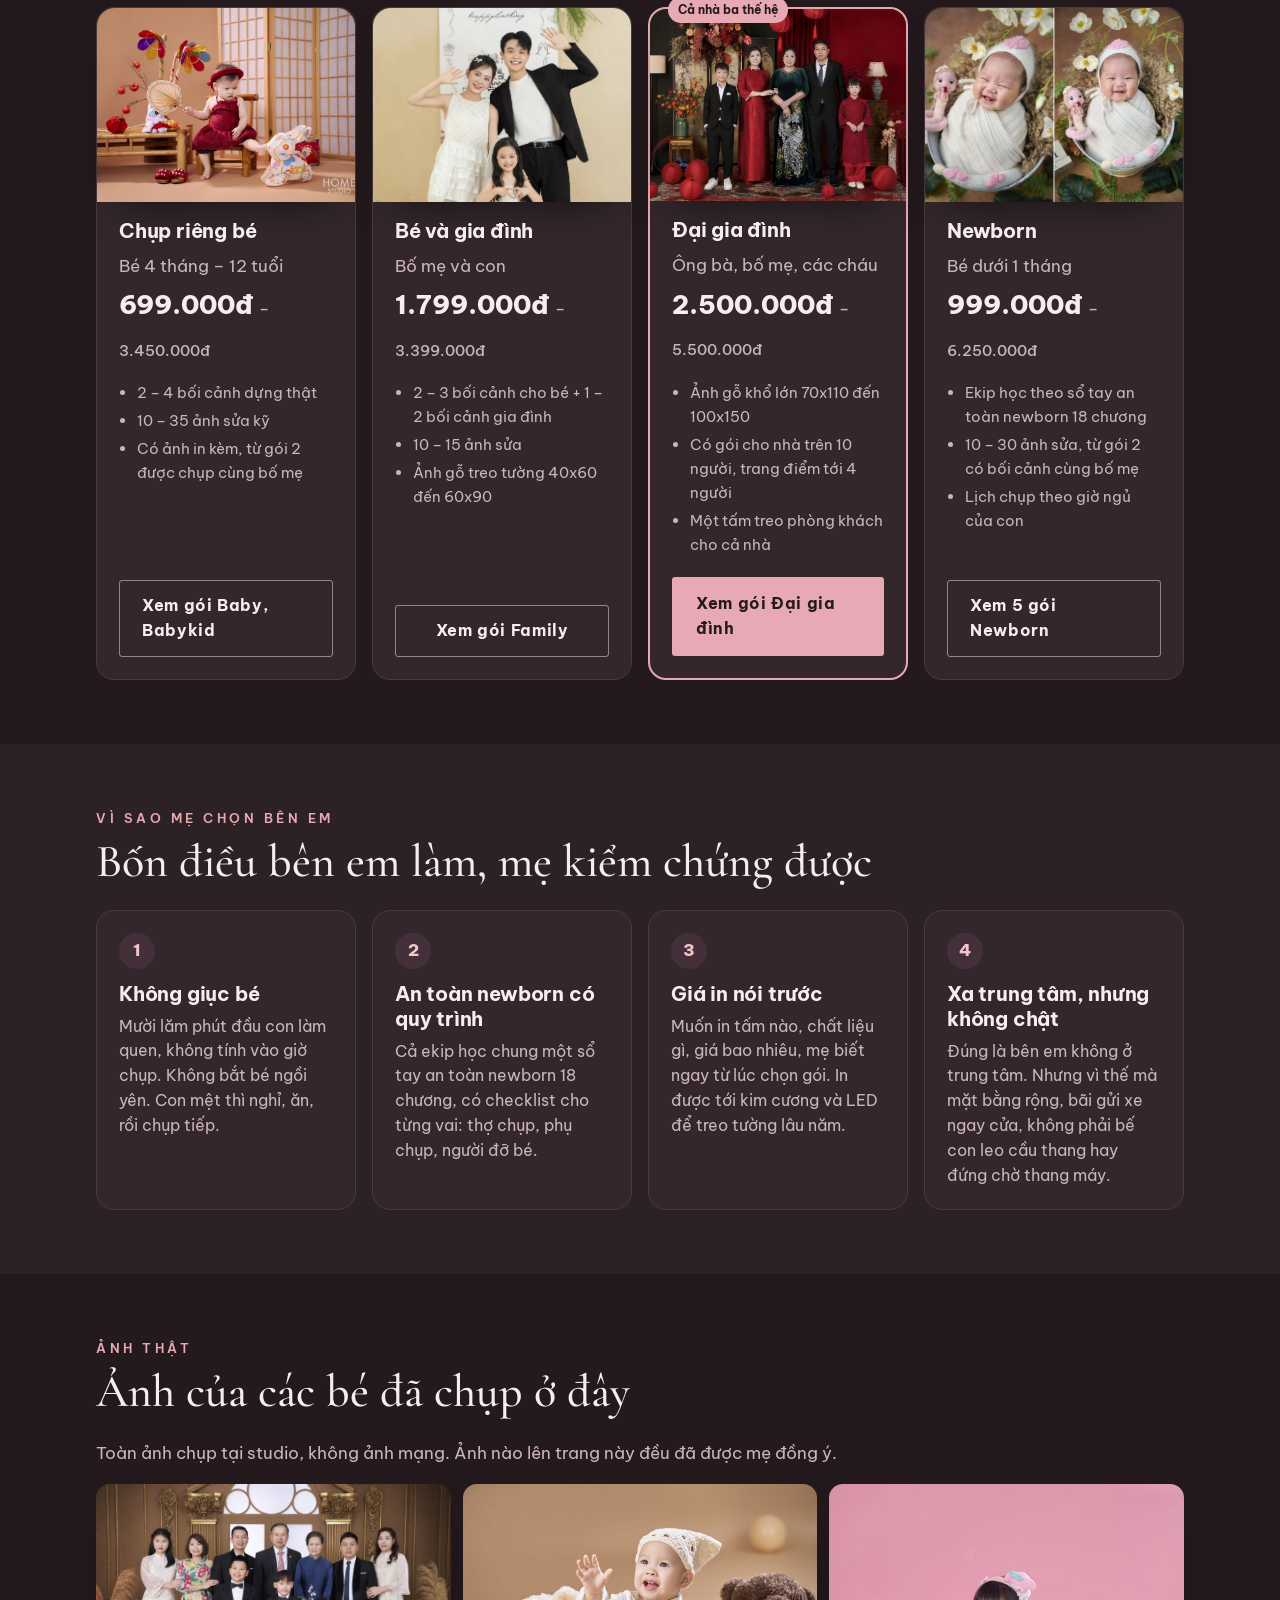
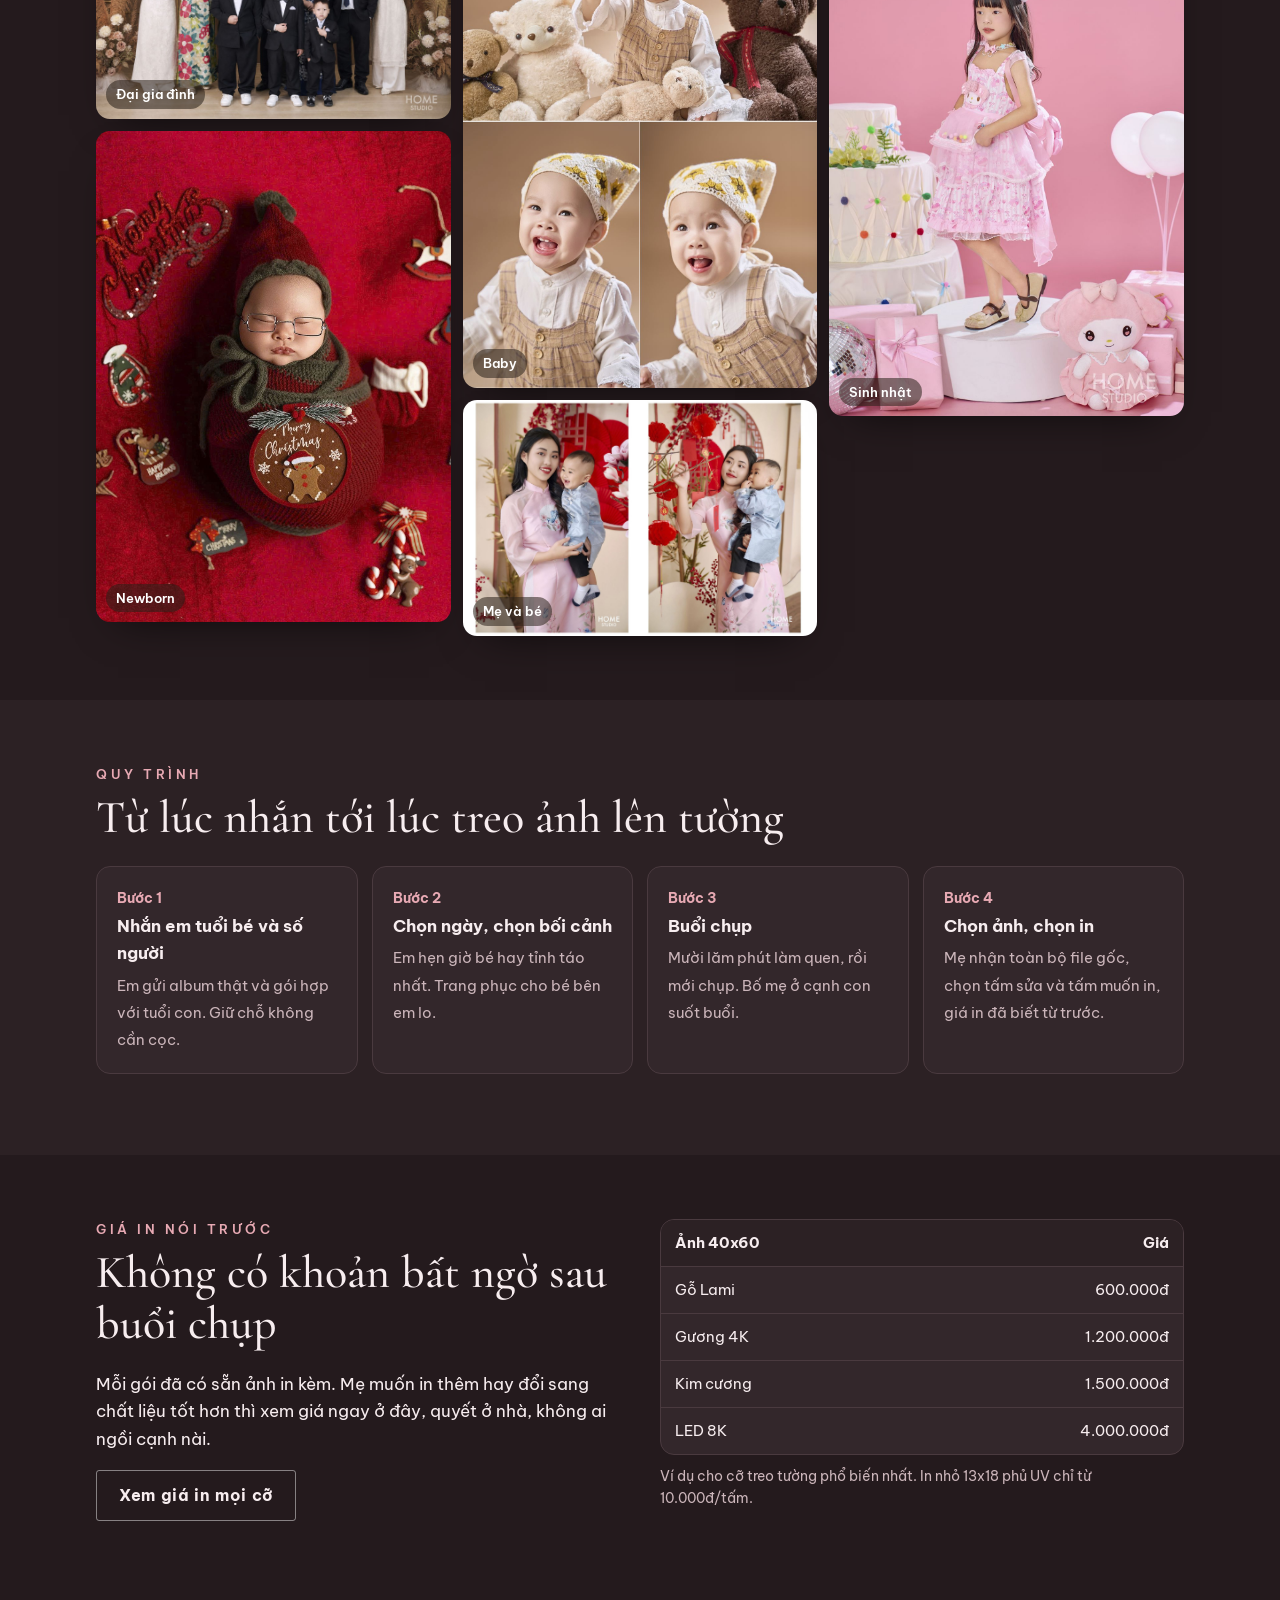
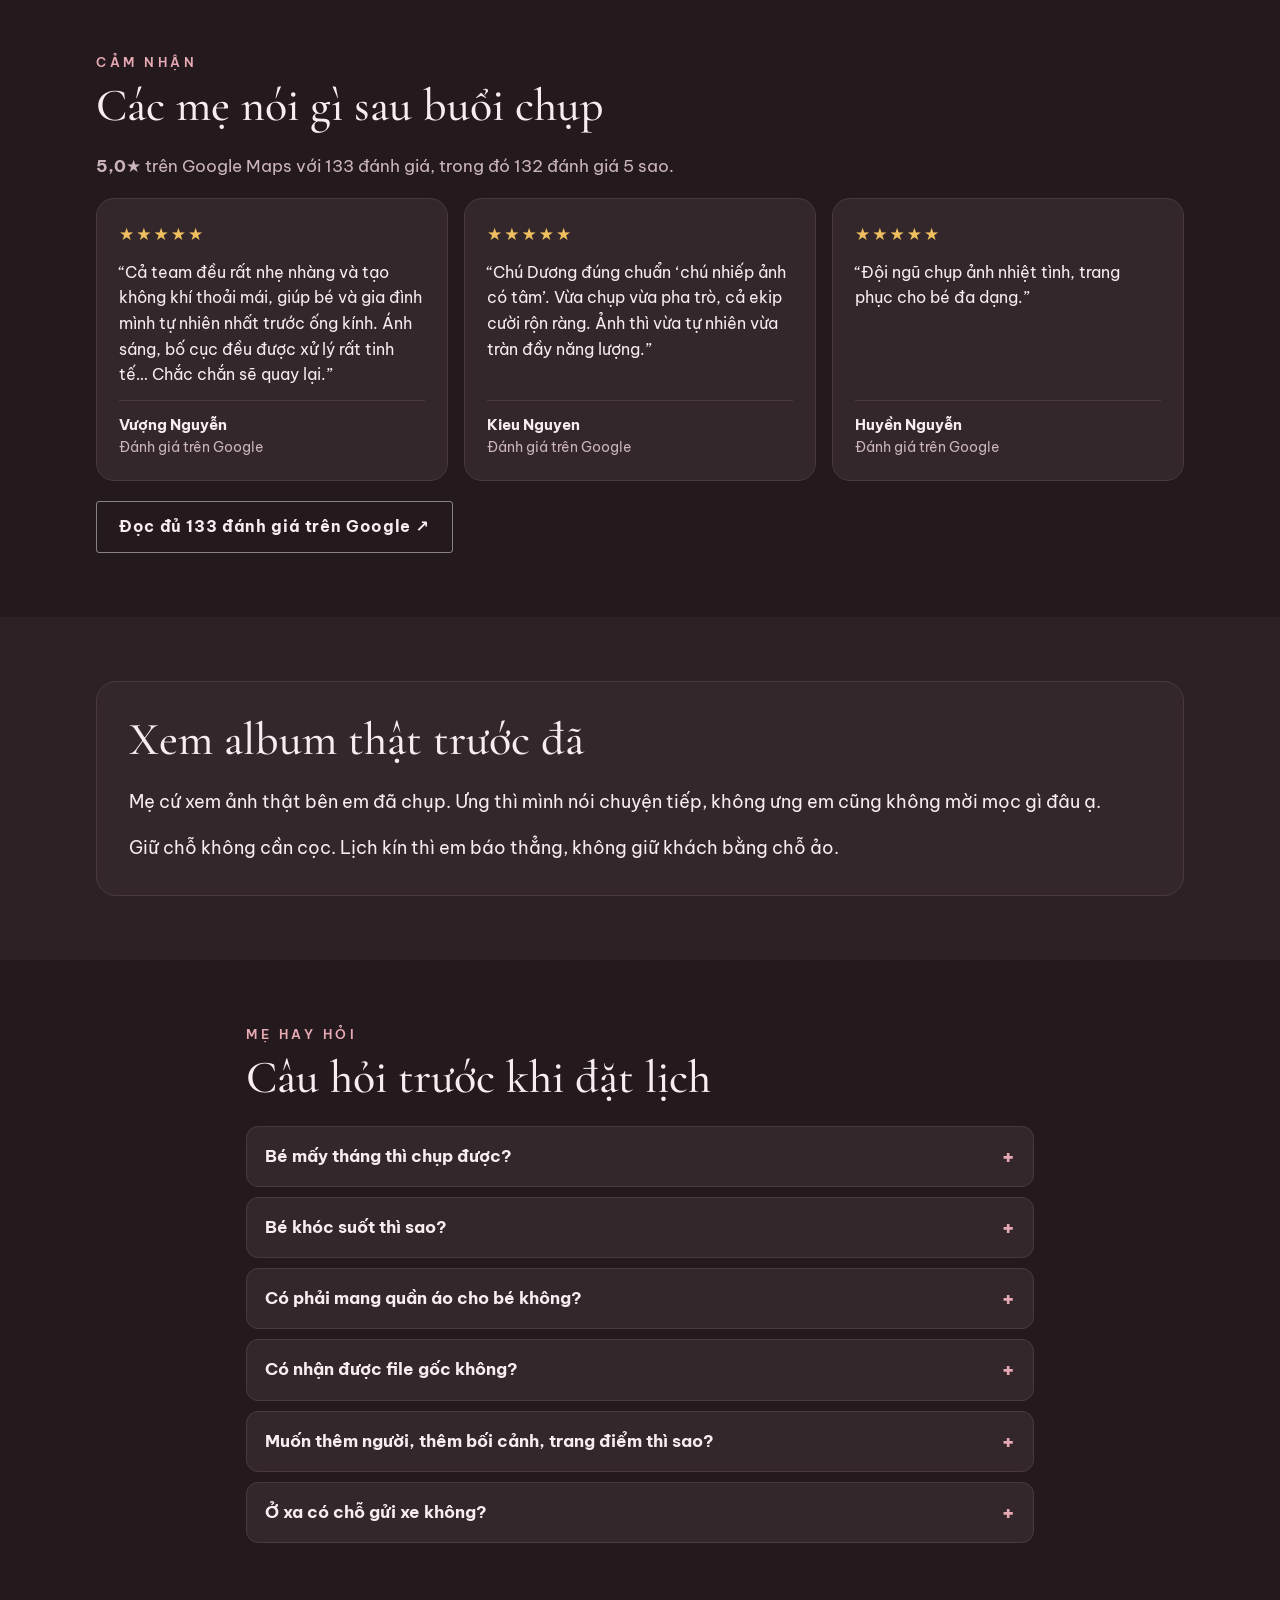
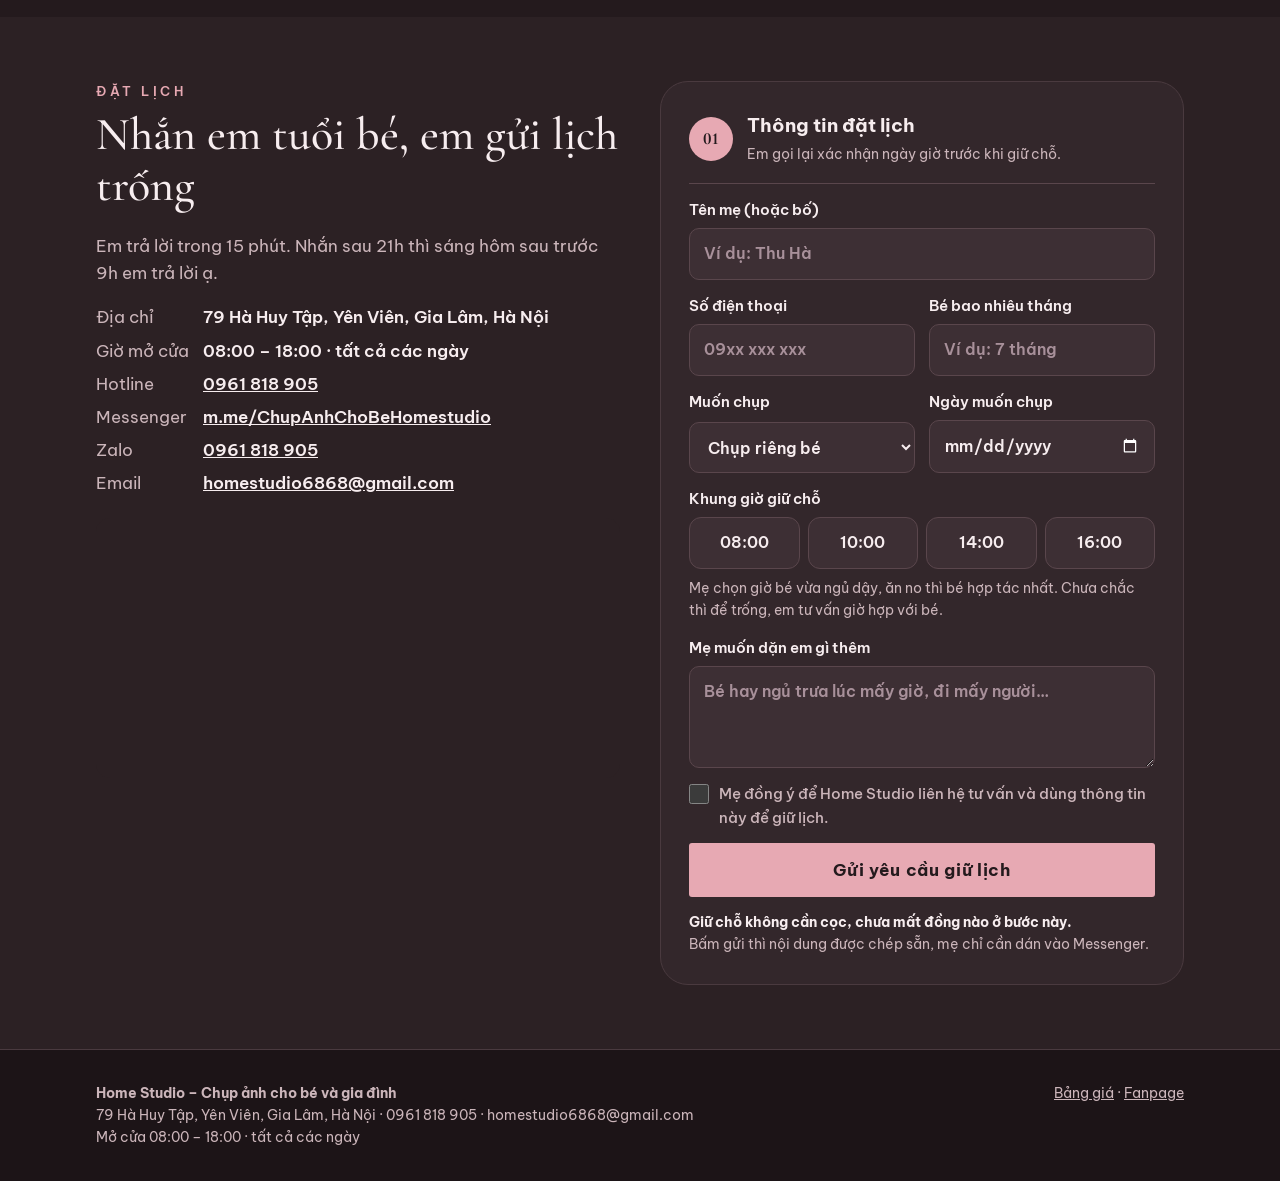
==== commit 0dbae48a: "Giao dien dien anh (mau 3): nen toi, anh tran, chu Cormorant" ====
--- a/index.html
+++ b/index.html
@@ -7,8 +7,8 @@
 <meta name="description" content="Studio chụp ảnh bé, newborn, gia đình và đại gia đình tại 79 Hà Huy Tập, Yên Viên, Gia Lâm. Mười lăm phút đầu con làm quen, không tính vào giờ chụp. Gói từ 699.000đ.">
 <link rel="preconnect" href="https://fonts.googleapis.com">
 <link rel="preconnect" href="https://fonts.gstatic.com" crossorigin>
-<link href="https://fonts.googleapis.com/css2?family=Be+Vietnam+Pro:wght@400;500;600;700;800&family=Playfair+Display:ital,wght@0,600;0,700;1,600&display=swap" rel="stylesheet">
-<link rel="stylesheet" href="style.css?v=12">
+<link href="https://fonts.googleapis.com/css2?family=Be+Vietnam+Pro:wght@400;500;600;700;800&family=Cormorant+Garamond:ital,wght@0,500;0,600;1,500;1,600&display=swap" rel="stylesheet">
+<link rel="stylesheet" href="style.css?v=14">
 <script type="application/ld+json">
 {"@context":"https://schema.org","@type":"LocalBusiness","name":"Home Studio – Chụp ảnh cho bé và gia đình",
  "telephone":"+84961818905","email":"homestudio6868@gmail.com","priceRange":"699.000đ – 6.250.000đ",
@@ -34,11 +34,12 @@
 
 <main>
 <!-- 1. HERO -->
-<section class="hero">
-  <div class="khung">
-    <div>
+<section class="hero tran">
+  <img class="nen-hero" src="anh/hero-dien-anh.jpg" alt="Bé gái hoá tiên nhỏ trong rừng nấm, ảnh chụp tại Home Studio" fetchpriority="high">
+  <div class="khung">
+    <div class="chu-hero">
       <div class="mo-dau">Ảnh viện bé &amp; gia đình · Yên Viên, Gia Lâm</div>
-      <h1>Chụp ảnh cho bé mà không phải giục con <em>ngồi yên.</em></h1>
+      <h1>Tuổi thơ của con, <em>đẹp như một thước phim.</em></h1>
       <p class="loi"><b>Mười lăm phút đầu con làm quen — phần đó em không tính vào giờ chụp.</b><br>
         Bé quen chỗ rồi mới bắt đầu bấm máy. Ảnh ra đúng con, không phải ảnh con đang cố nín khóc.</p>
       <div class="nhom-nut">
@@ -52,14 +53,11 @@
         <li>Giữ chỗ không cần cọc</li>
       </ul>
     </div>
-    <div class="anh-dau">
-      <div class="anh"><img src="anh/hero-gia-dinh.jpg" alt="Bố mẹ bế bé chụp ảnh gia đình trong bối cảnh tông kem tại Home Studio" fetchpriority="high"></div>
-      <a class="the-sao" href="https://maps.google.com/?cid=11943138543039496170" target="_blank" rel="noopener">
-        <span class="sao" aria-hidden="true">★★★★★</span>
-        <b>5,0 trên Google</b>
-        <span>133 đánh giá của bố mẹ</span>
-      </a>
-    </div>
+    <a class="the-sao" href="https://maps.google.com/?cid=11943138543039496170" target="_blank" rel="noopener">
+      <span class="sao" aria-hidden="true">★★★★★</span>
+      <b>5,0 trên Google</b>
+      <span>133 đánh giá của bố mẹ</span>
+    </a>
   </div>
 </section>
 
--- a/style.css
+++ b/style.css
@@ -384,3 +384,88 @@
 .ghep.g1 { grid-template-columns: 1fr; }
 .nut-lui { text-align: left; width: auto; }
 #album { scroll-margin-top: 70px; }
+
+/* ══ GIAO DIỆN ĐIỆN ẢNH — mẫu 3, anh Thọ chọn 12/11/2026: nền tối hồng đất, ảnh tràn, chữ Cormorant ══ */
+:root, :root[data-theme="dark"], :root:not([data-theme="light"]) {
+  --nen: #241A1D; --nen-2: #2C2124; --the: #33272B; --chu: #F7EDEF; --chu-nhat: #CBB5BA;
+  --vien: #4A3A3F; --nhan: #E7A9B3; --nhan-dam: #F2C3CB; --nhan-nhat: #44303A; --xanh: #9EC3A9;
+  --toi: #33272B; --toi-2: #3D2F34; --toi-vien: #5A464C; --toi-chu: #F7EDEF; --toi-nhat: #CBB5BA;
+  color-scheme: dark;
+}
+h1, h2, .dai-so b, .so-form, .the-goi h3, .trich, .logo { font-family: "Cormorant Garamond", Georgia, serif; }
+h1, h2 { font-weight: 500; letter-spacing: 0; }
+h1 { font-size: clamp(42px, 7vw, 80px); line-height: 1.02; }
+h1 em { color: var(--nhan); font-weight: 500; }
+h2 { font-size: clamp(32px, 4.6vw, 46px); line-height: 1.1; }
+.the-goi h3 { font-size: 26px; font-weight: 600; }
+.trich { font-weight: 500; font-size: clamp(26px, 4vw, 36px); }
+.mo-dau { letter-spacing: .28em; font-size: 12.5px; font-weight: 600; }
+
+/* nút: góc vuông, chữ tối trên nền hồng cho đủ tương phản */
+.nut { border-radius: 3px; letter-spacing: .04em; }
+.nut.chinh { color: var(--nen); }
+.nut.chinh:hover { color: var(--nen); }
+.nut.phu-nut { background: transparent; border: 1px solid rgba(255,255,255,.45); color: var(--chu); }
+.nut.phu-nut:hover { border-color: var(--chu); }
+.the .tem, .nhan-goi, .loc-nhom button[aria-selected="true"], .o-gio input:checked + span,
+.nut-goi:hover, .the-goi.noi .nut-goi, .the-goi.noi .nut-goi:hover { color: var(--nen); }
+.nut-goi { border-radius: 3px; }
+
+/* đầu trang: trong suốt, chữ hoa giãn */
+.dau { background: linear-gradient(rgba(36,26,29,.82), rgba(36,26,29,.55)); border-bottom: 1px solid rgba(255,255,255,.08); }
+.logo { font-size: 26px; font-weight: 600; letter-spacing: .08em; text-transform: uppercase; }
+.logo span { color: inherit; }
+.menu a { font-size: 13px; letter-spacing: .12em; text-transform: uppercase; }
+.menu a[aria-current="page"] { color: var(--nhan); }
+.dau .nut.chinh.nho { background: transparent; color: var(--chu); border: 1px solid rgba(255,255,255,.5); }
+.dau .nut.chinh.nho:hover { border-color: var(--chu); }
+
+/* hero trang chủ: ảnh tràn màn hình, chữ đè lên */
+.hero.tran { position: relative; margin-top: -64px; padding: 0; min-height: min(94vh, 860px); display: flex; align-items: flex-end; overflow: hidden; }
+.nen-hero { position: absolute; inset: 0; width: 100%; height: 100%; object-fit: cover; object-position: center 22%; }
+.hero.tran::after { content: ""; position: absolute; inset: 0; background:
+  linear-gradient(90deg, rgba(36,26,29,.88) 0%, rgba(36,26,29,.45) 50%, rgba(36,26,29,.08) 100%),
+  linear-gradient(0deg, var(--nen) 0%, transparent 32%); }
+.hero.tran .khung { position: relative; z-index: 1; width: 100%; display: flex; justify-content: space-between; align-items: flex-end; gap: 32px; padding-top: 150px; padding-bottom: 72px; }
+.chu-hero { max-width: 640px; }
+.hero.tran .loi { color: var(--chu-nhat); font-size: 17.5px; font-weight: 400; }
+.hero.tran .loi b { color: var(--chu); font-weight: 600; }
+.hero.tran .dai-tin { color: var(--chu-nhat); }
+.hero.tran .the-sao { position: static; flex: none; background: transparent; border: 0; box-shadow: none; text-align: right; padding: 0; color: var(--chu-nhat); }
+.hero.tran .the-sao b { font-family: "Cormorant Garamond", Georgia, serif; font-size: 44px; font-weight: 500; line-height: 1; }
+.hero.tran .the-sao span:last-child { font-size: 12px; letter-spacing: .14em; text-transform: uppercase; }
+@media (max-width: 820px) {
+  .hero.tran { min-height: 92vh; }
+  .nen-hero { object-position: center 18%; }
+  .hero.tran::after { background: linear-gradient(0deg, var(--nen) 4%, rgba(36,26,29,.82) 42%, rgba(36,26,29,.15) 75%); }
+  .hero.tran .khung { flex-direction: column; align-items: flex-start; gap: 18px; padding-bottom: 40px; }
+  .hero.tran .the-sao { text-align: left; }
+  .hero.tran .the-sao b { font-size: 34px; }
+}
+
+/* hero trang con: dải ảnh mờ phía sau */
+.hero.bang { position: relative; margin-top: -64px; padding: 150px 0 56px; background:
+  linear-gradient(0deg, var(--nen) 0%, rgba(36,26,29,.78) 45%, rgba(36,26,29,.55) 100%), var(--anh) center 35% / cover; }
+.hero.bang .loi { color: var(--chu-nhat); }
+
+/* các khối: thẻ không viền sáng, ảnh nổi trên nền tối */
+.dai-so { background: var(--nen-2); border-top: 1px solid var(--vien); border-bottom: 1px solid var(--vien); }
+.dai-so b { color: var(--nhan); font-weight: 500; font-size: clamp(32px, 4.6vw, 46px); }
+.the, .the-goi, .buoc li, details, .cuon { box-shadow: none; }
+.anh-goi, .bo-anh img, .the-album, .o-anh { box-shadow: 0 18px 40px -22px rgba(0,0,0,.7); }
+.cam-ket { background: var(--the); border: 1px solid var(--vien); }
+.sao { color: #F0C060; }
+.so-form { background: var(--nhan); color: var(--nen); }
+#form-dat-lich { background: var(--the); border: 1px solid var(--vien); box-shadow: none; }
+#form-dat-lich .nut.chinh { background: var(--nhan); color: var(--nen); }
+#form-dat-lich .nut.chinh:hover { background: var(--nhan-dam); }
+#form-dat-lich .o-gio input:checked + span { background: var(--nhan); border-color: var(--nhan); color: var(--nen); }
+.thanh-goi { background: var(--nen-2); border-top: 1px solid var(--vien); }
+.chan { background: #1C1417; }
+.hai-cot > * { min-width: 0; }
+.menu { gap: 20px; }
+.menu a { white-space: nowrap; font-size: 12.5px; letter-spacing: .1em; }
+.dau .nut { white-space: nowrap; }
+@media (max-width: 1100px) { .menu a[href="#vi-sao"], .menu a[href="#gia-in"] { display: none; } }
+@media (max-width: 820px) { .dau .nut { display: none; } .logo { font-size: 22px; } }
+.lien-he dl { grid-template-columns: auto minmax(0, 1fr); } .lien-he dd { overflow-wrap: anywhere; }
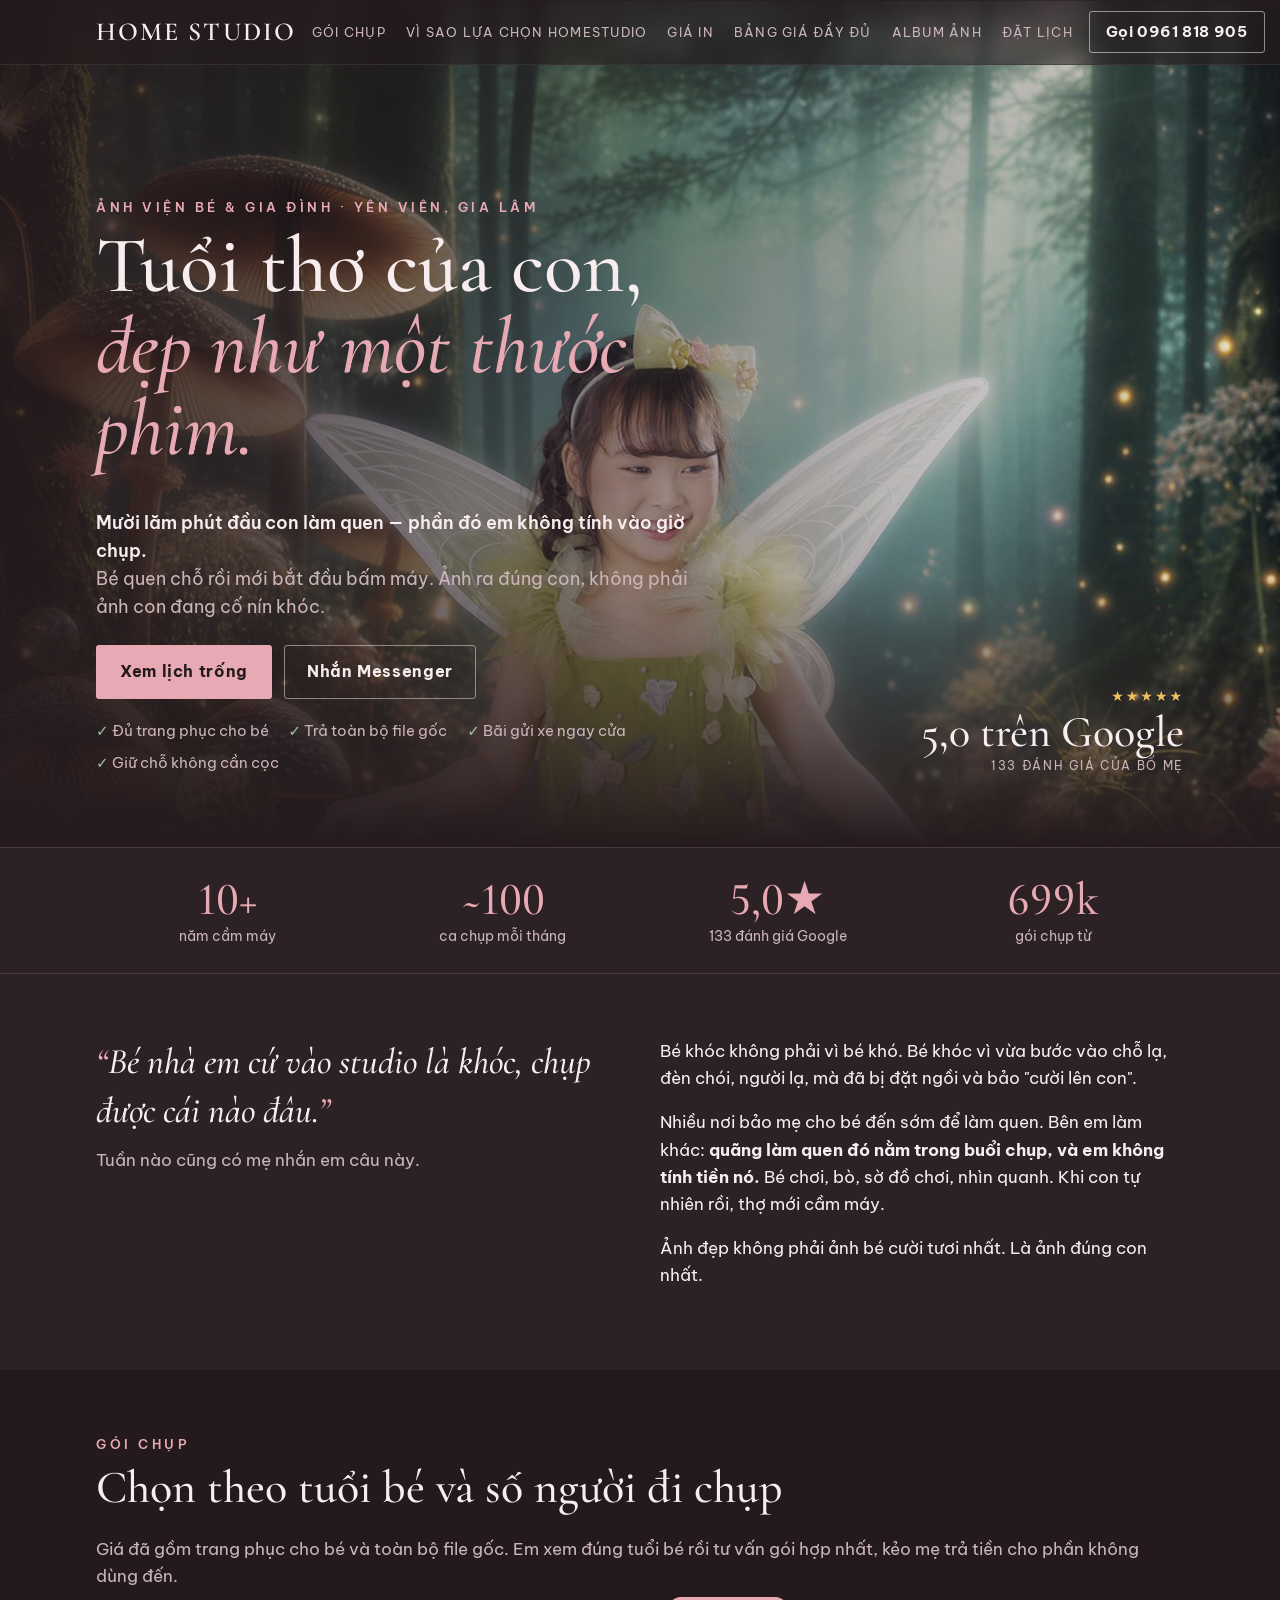
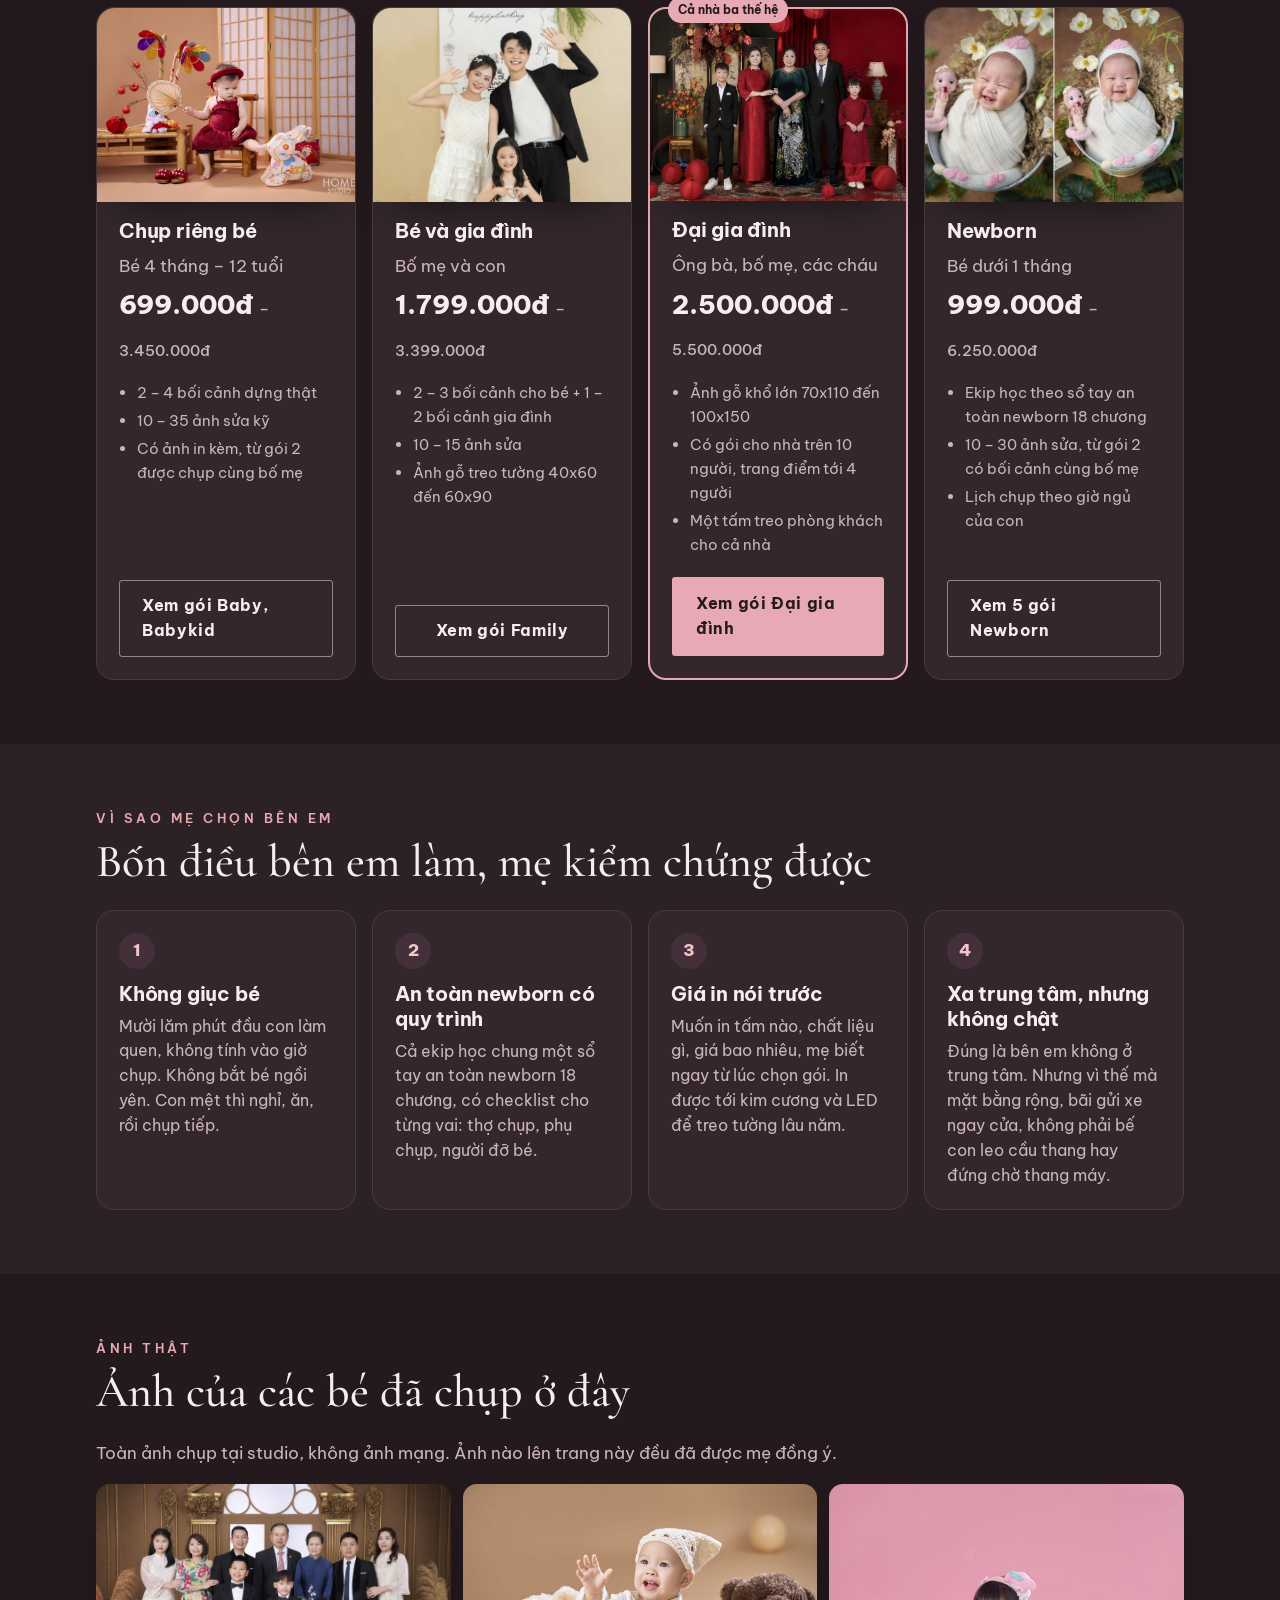
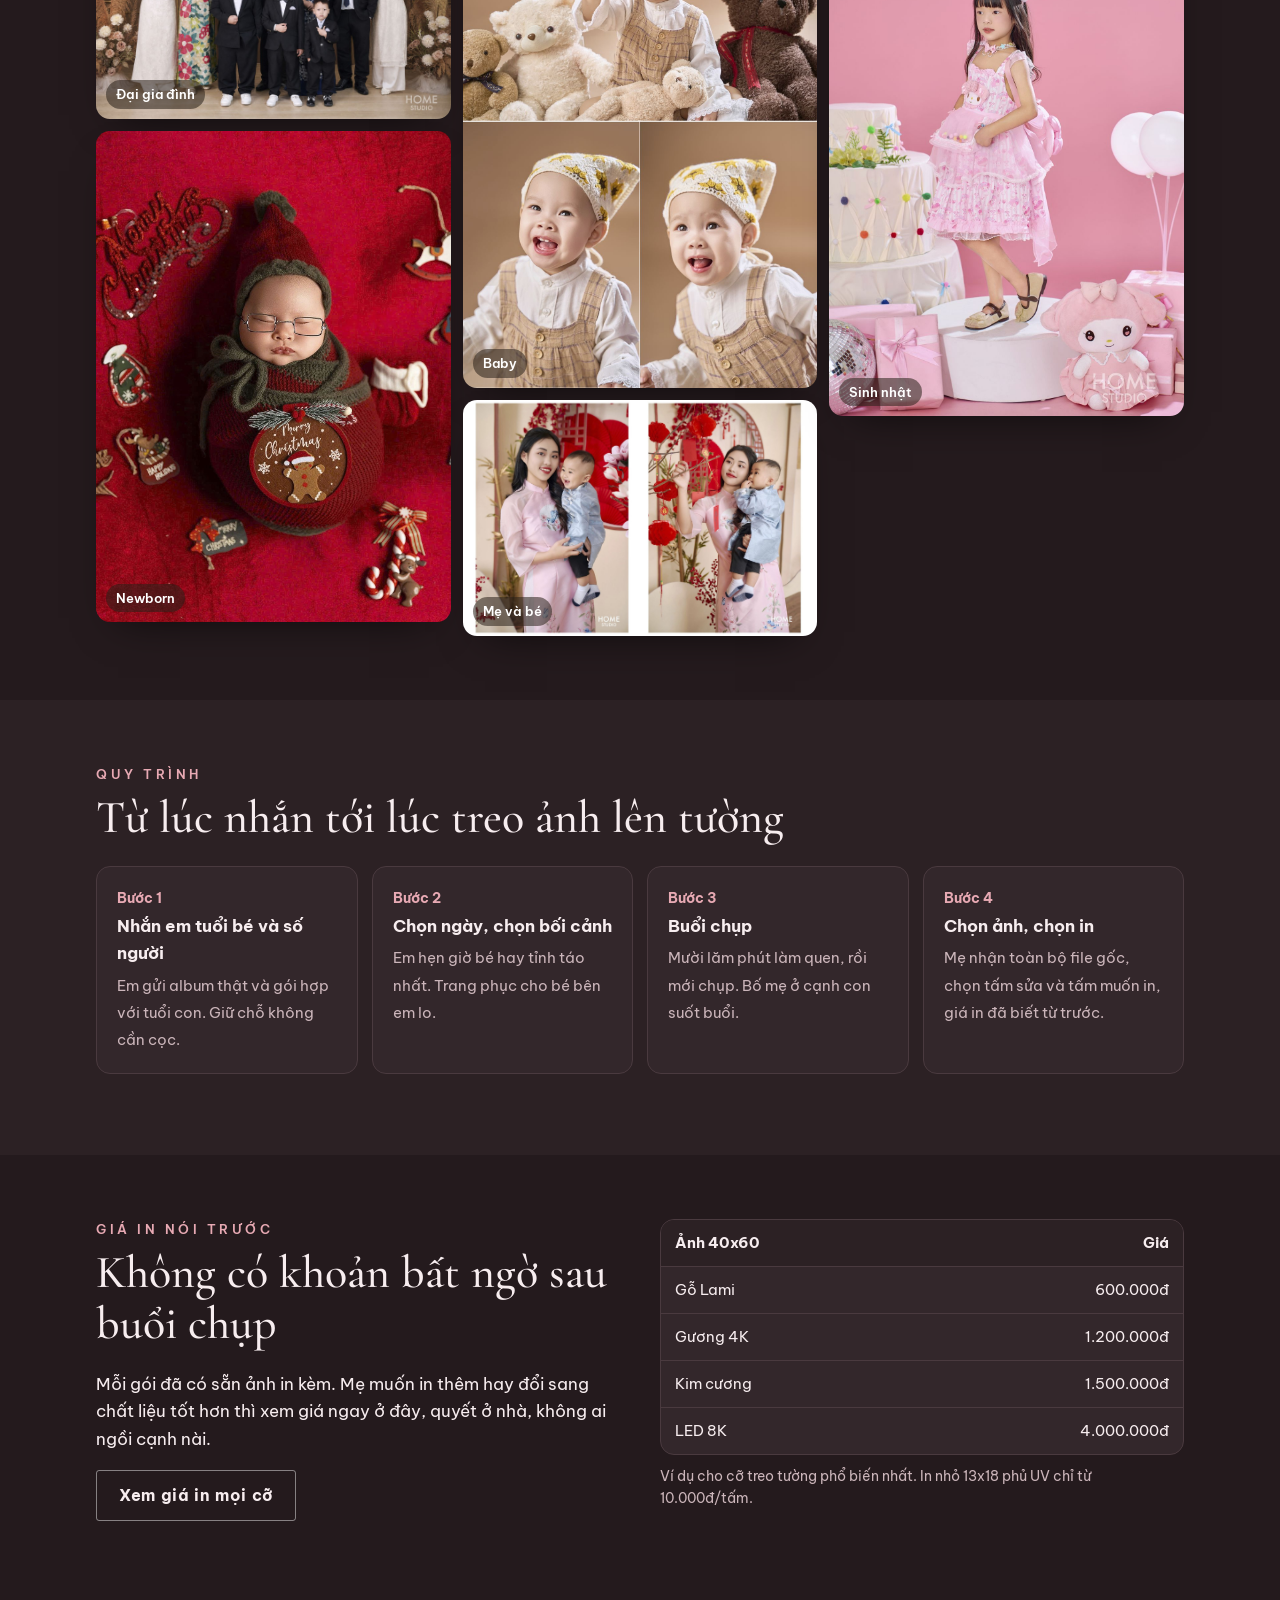
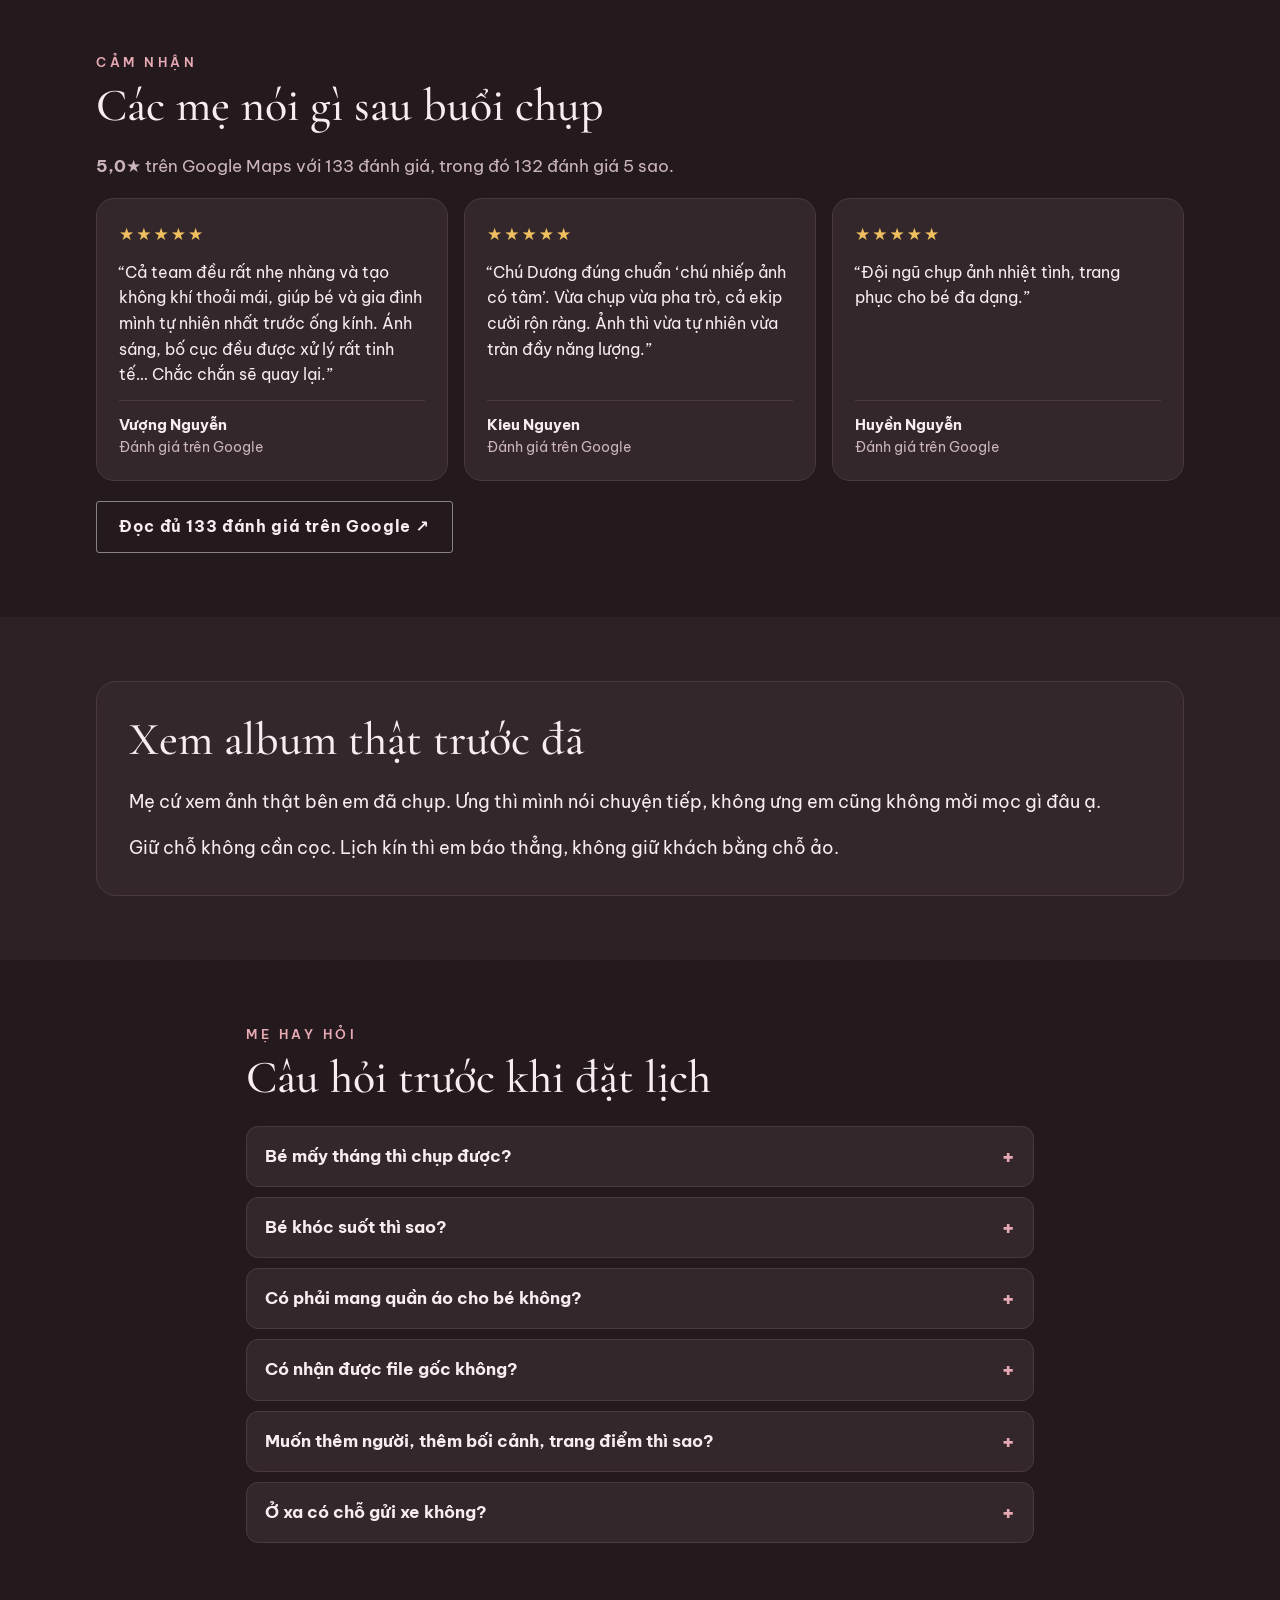
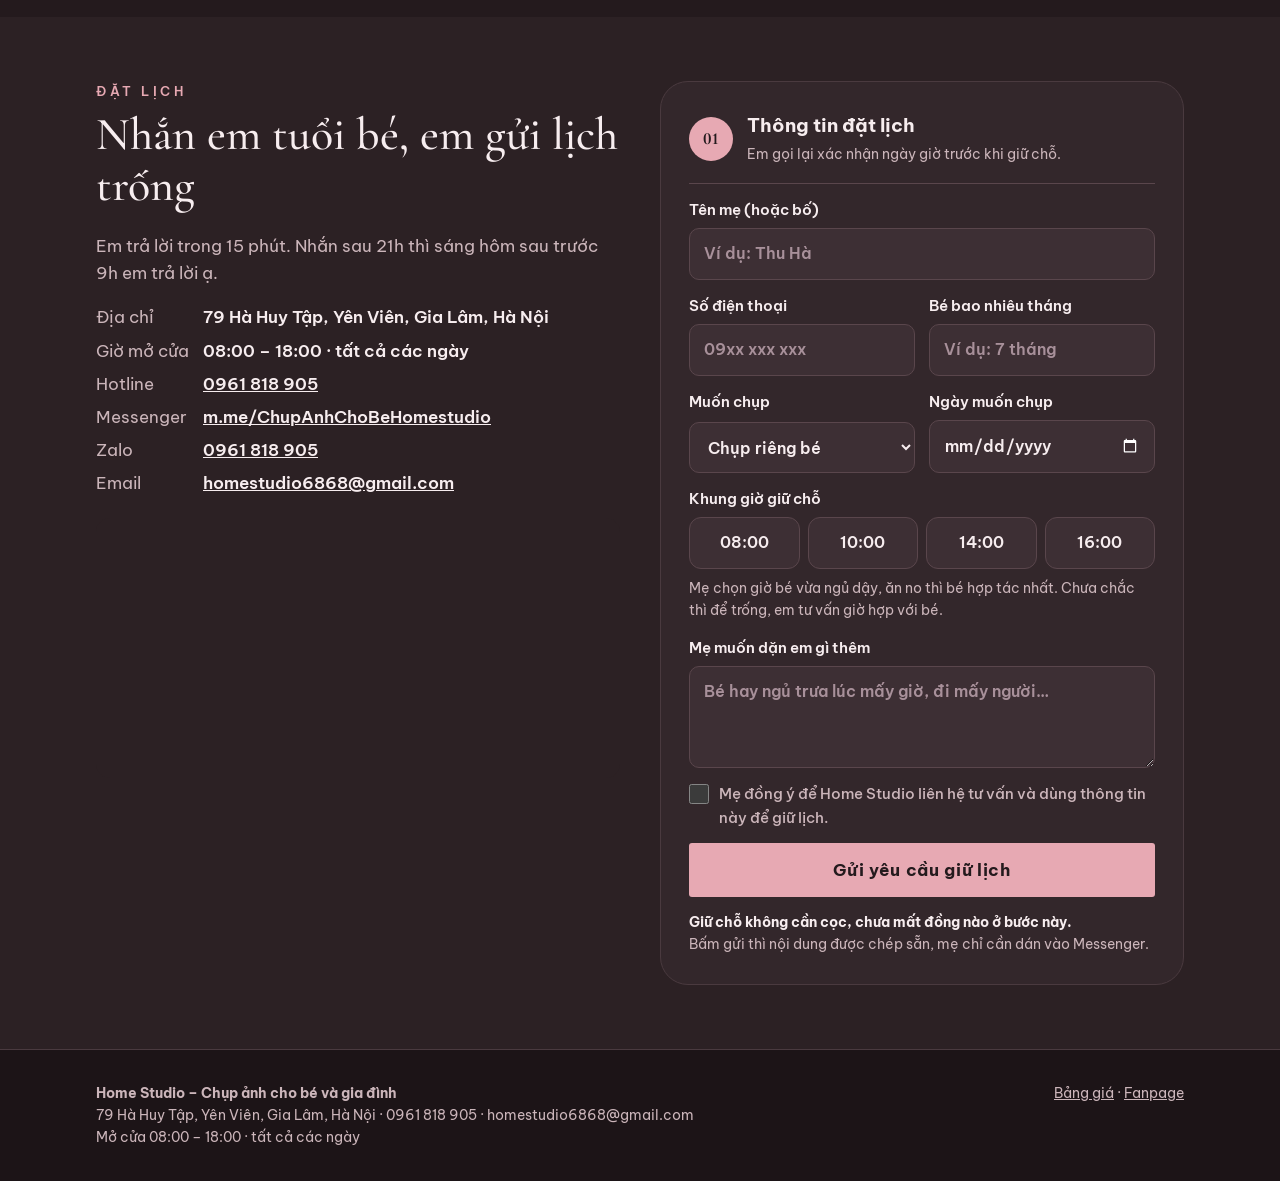
==== commit b5df21a2: "Doi ten menu: Vi sao lua chon Homestudio, chong tran menu" ====
--- a/index.html
+++ b/index.html
@@ -8,7 +8,7 @@
 <link rel="preconnect" href="https://fonts.googleapis.com">
 <link rel="preconnect" href="https://fonts.gstatic.com" crossorigin>
 <link href="https://fonts.googleapis.com/css2?family=Be+Vietnam+Pro:wght@400;500;600;700;800&family=Cormorant+Garamond:ital,wght@0,500;0,600;1,500;1,600&display=swap" rel="stylesheet">
-<link rel="stylesheet" href="style.css?v=14">
+<link rel="stylesheet" href="style.css?v=15">
 <script type="application/ld+json">
 {"@context":"https://schema.org","@type":"LocalBusiness","name":"Home Studio – Chụp ảnh cho bé và gia đình",
  "telephone":"+84961818905","email":"homestudio6868@gmail.com","priceRange":"699.000đ – 6.250.000đ",
@@ -22,7 +22,7 @@
     <a class="logo" href="#">Home <span>Studio</span></a>
     <nav class="menu">
       <a href="#goi">Gói chụp</a>
-      <a href="#vi-sao">Vì sao chọn bên em</a>
+      <a href="#vi-sao">Vì sao lựa chọn Homestudio</a>
       <a href="#gia-in">Giá in</a>
       <a href="bang-gia.html">Bảng giá đầy đủ</a>
       <a href="bo-anh.html">Album ảnh</a>
--- a/style.css
+++ b/style.css
@@ -466,6 +466,7 @@
 .menu { gap: 20px; }
 .menu a { white-space: nowrap; font-size: 12.5px; letter-spacing: .1em; }
 .dau .nut { white-space: nowrap; }
-@media (max-width: 1100px) { .menu a[href="#vi-sao"], .menu a[href="#gia-in"] { display: none; } }
+@media (max-width: 1200px) { .menu a[href="#vi-sao"], .menu a[href="#gia-in"] { display: none; } }
 @media (max-width: 820px) { .dau .nut { display: none; } .logo { font-size: 22px; } }
 .lien-he dl { grid-template-columns: auto minmax(0, 1fr); } .lien-he dd { overflow-wrap: anywhere; }
+@media (max-width: 1140px) { .menu { display: none; } }
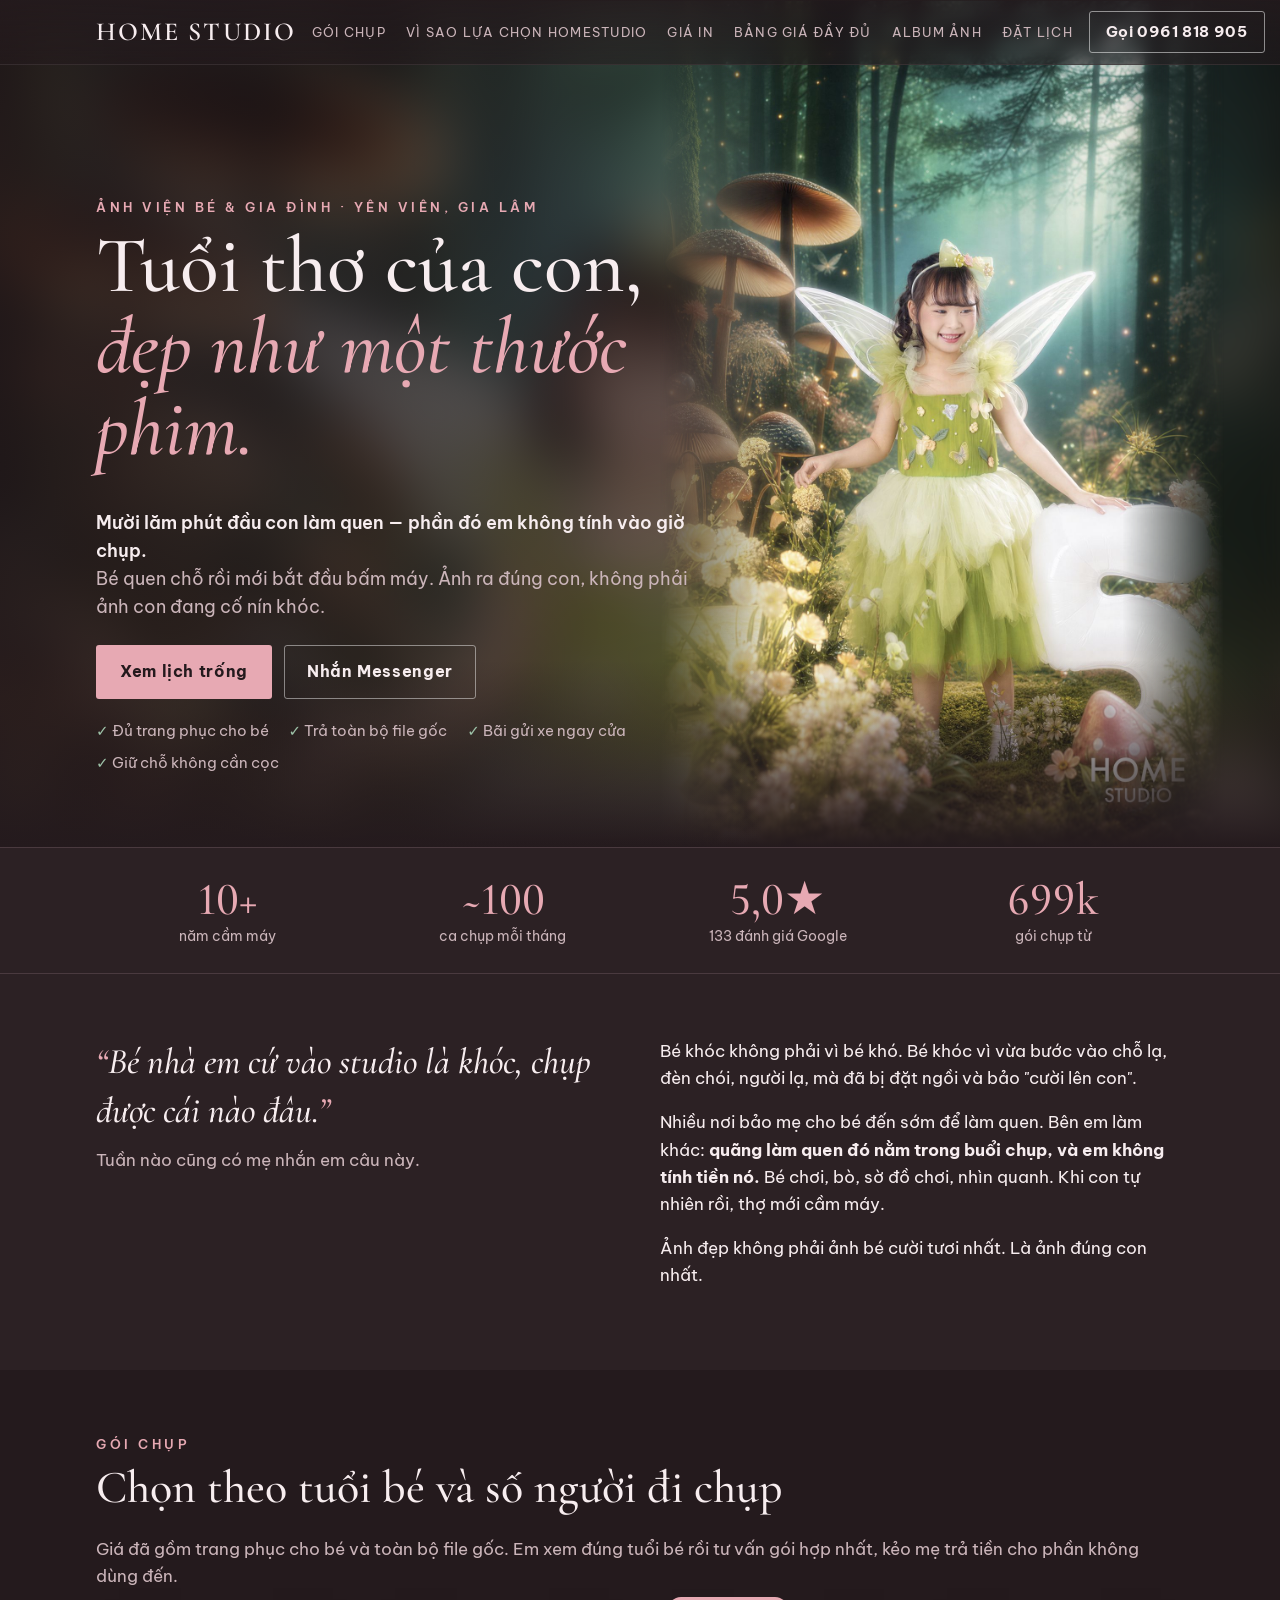
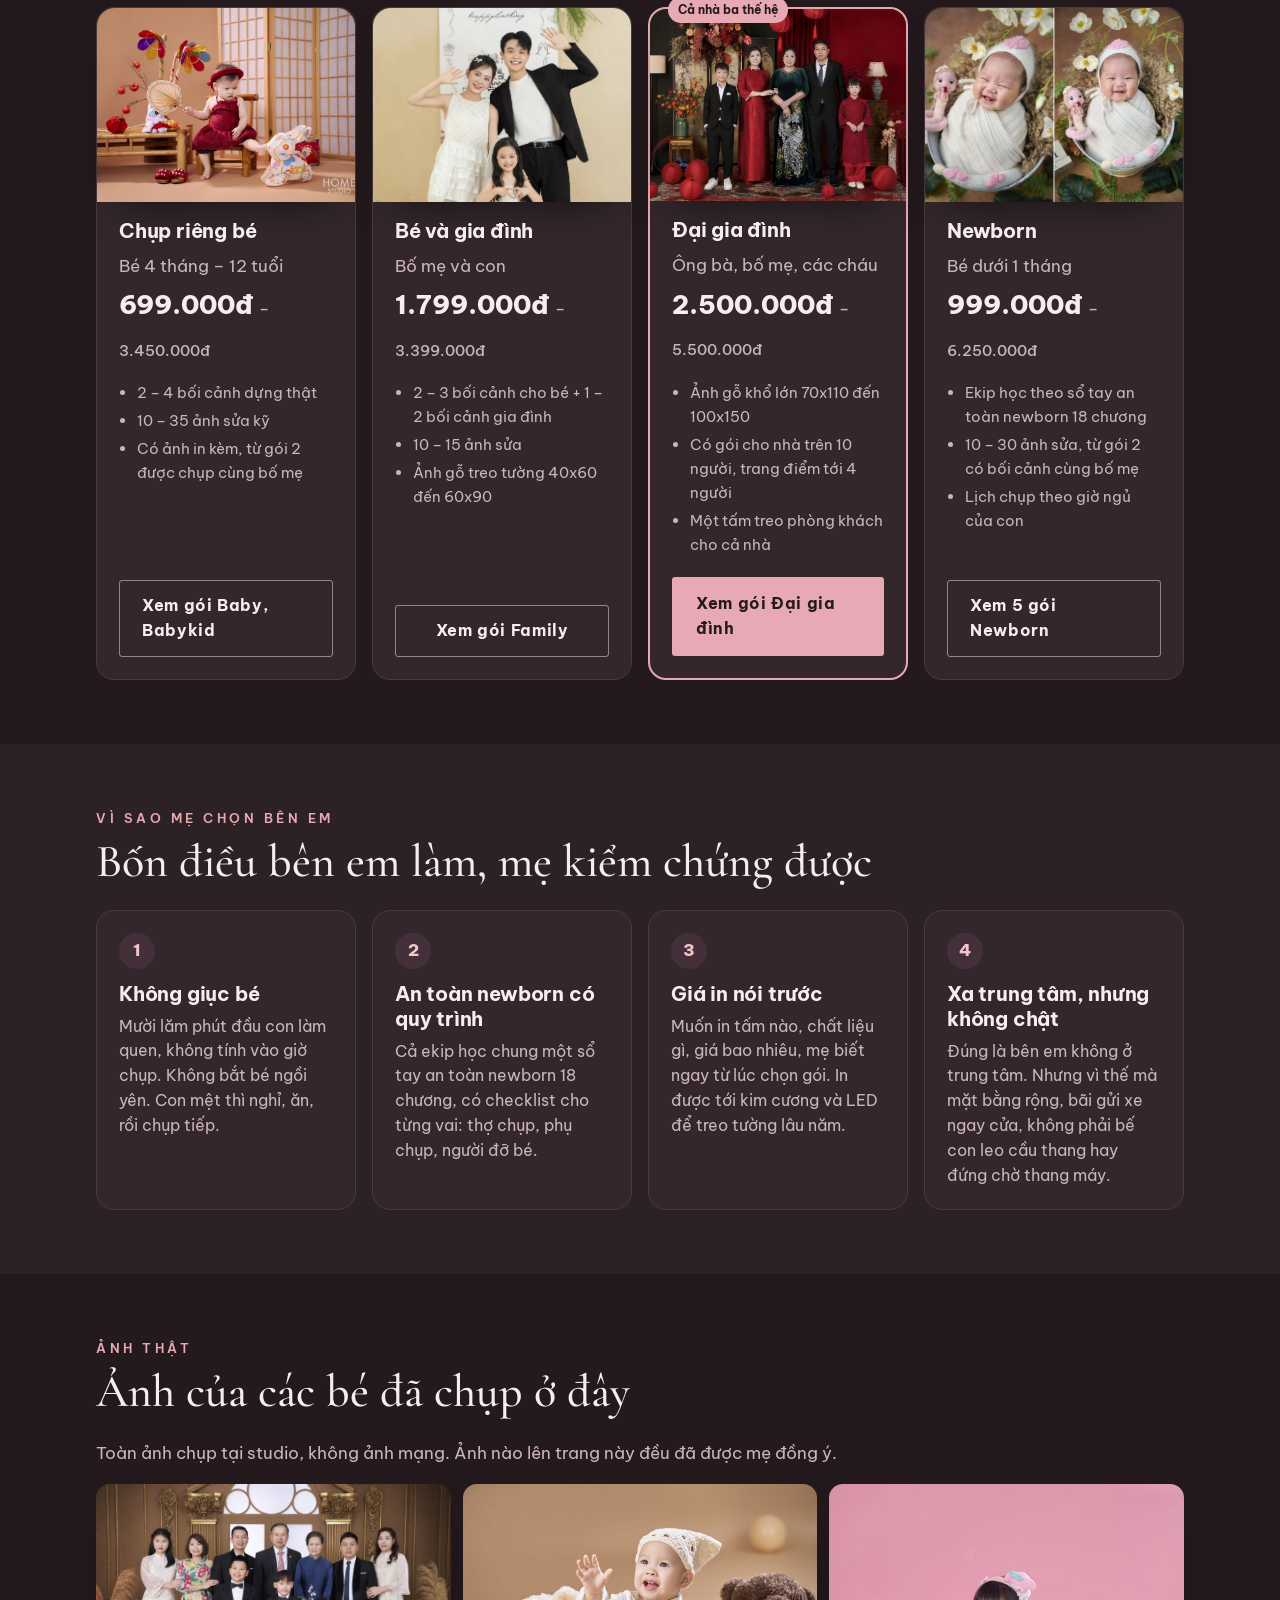
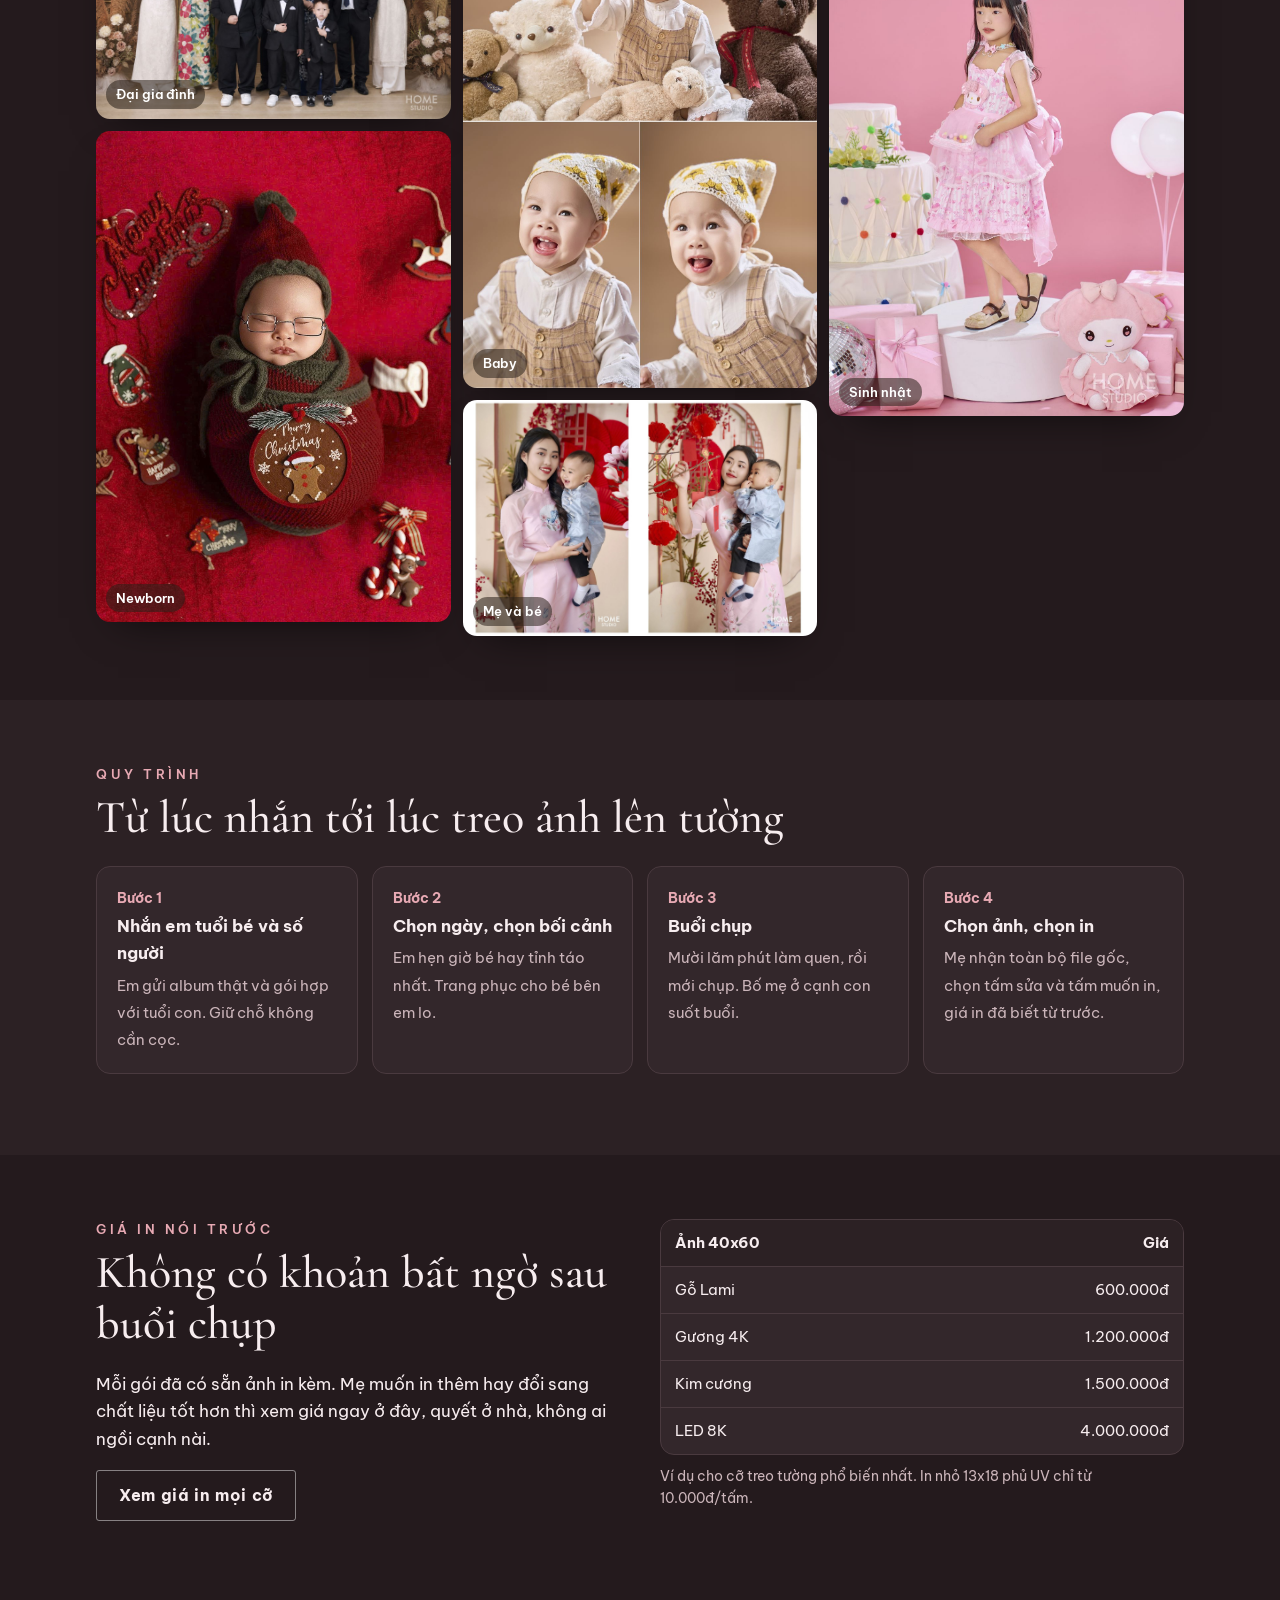
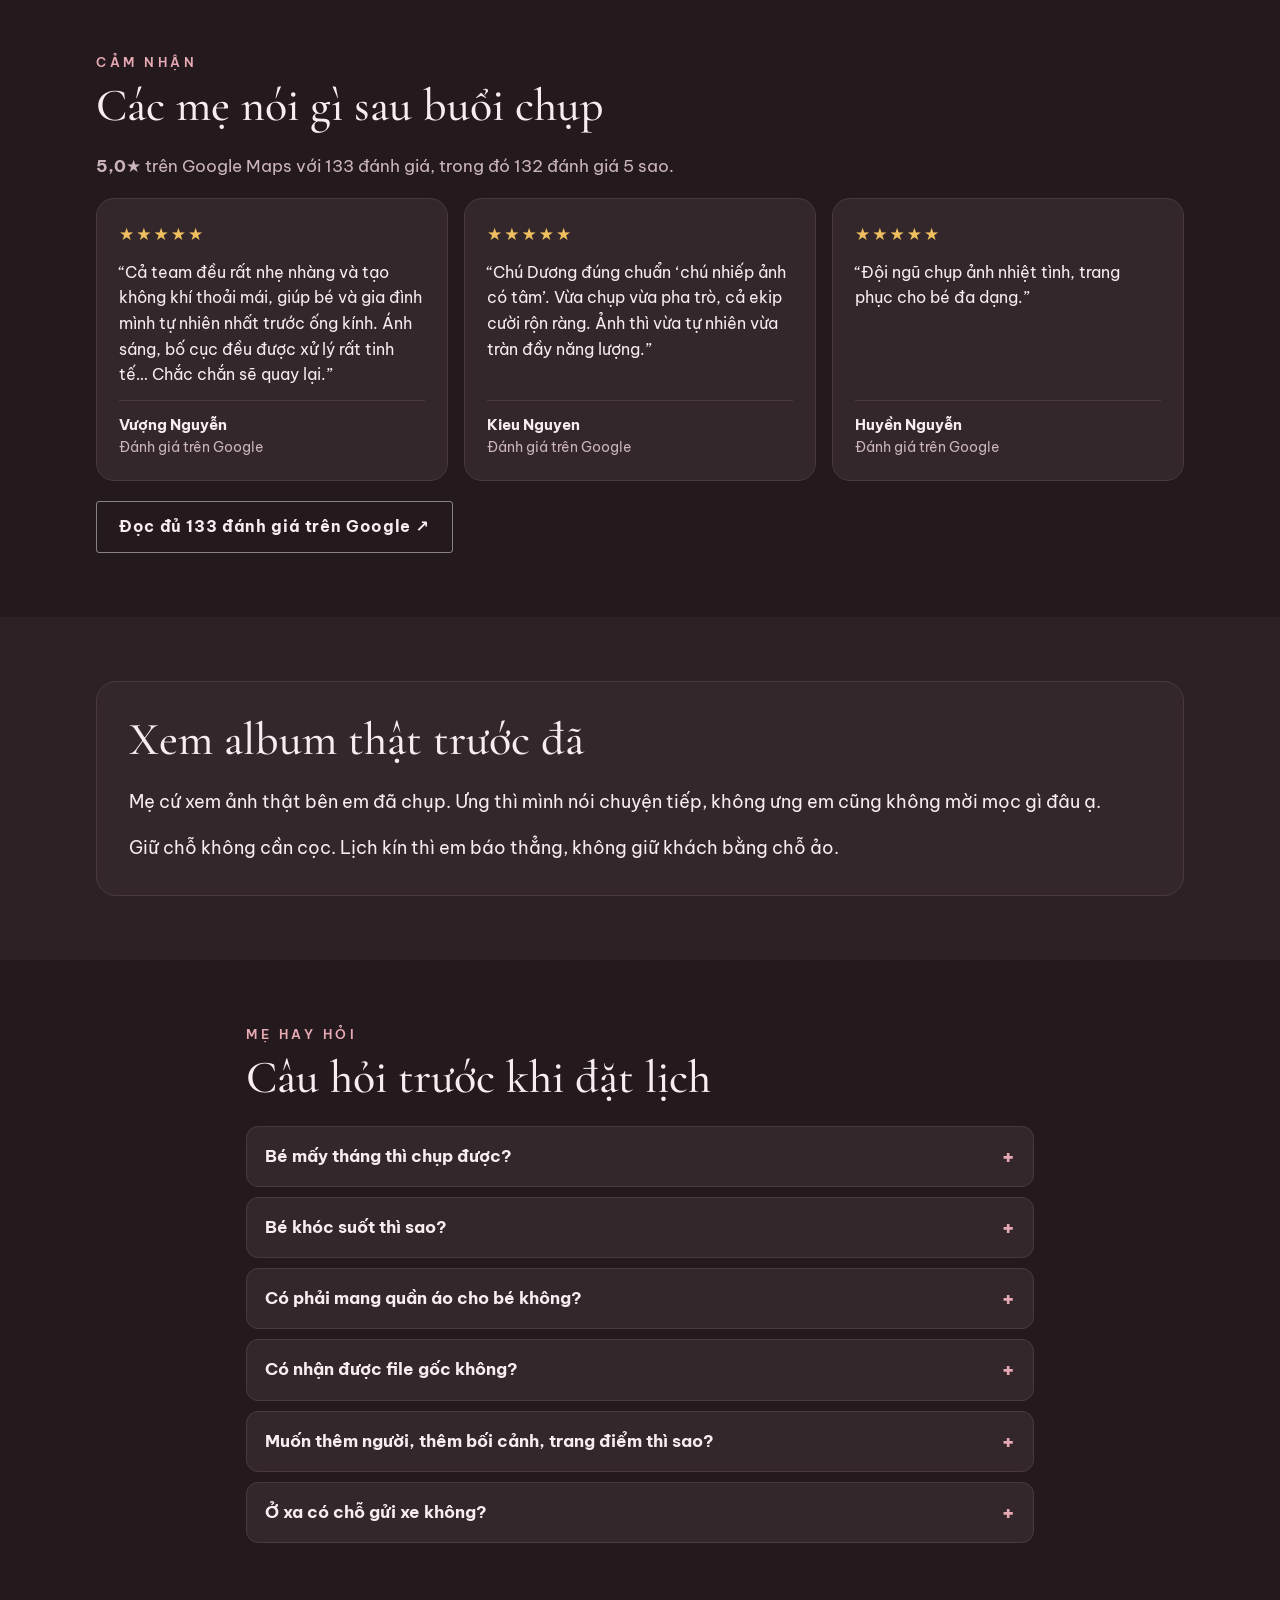
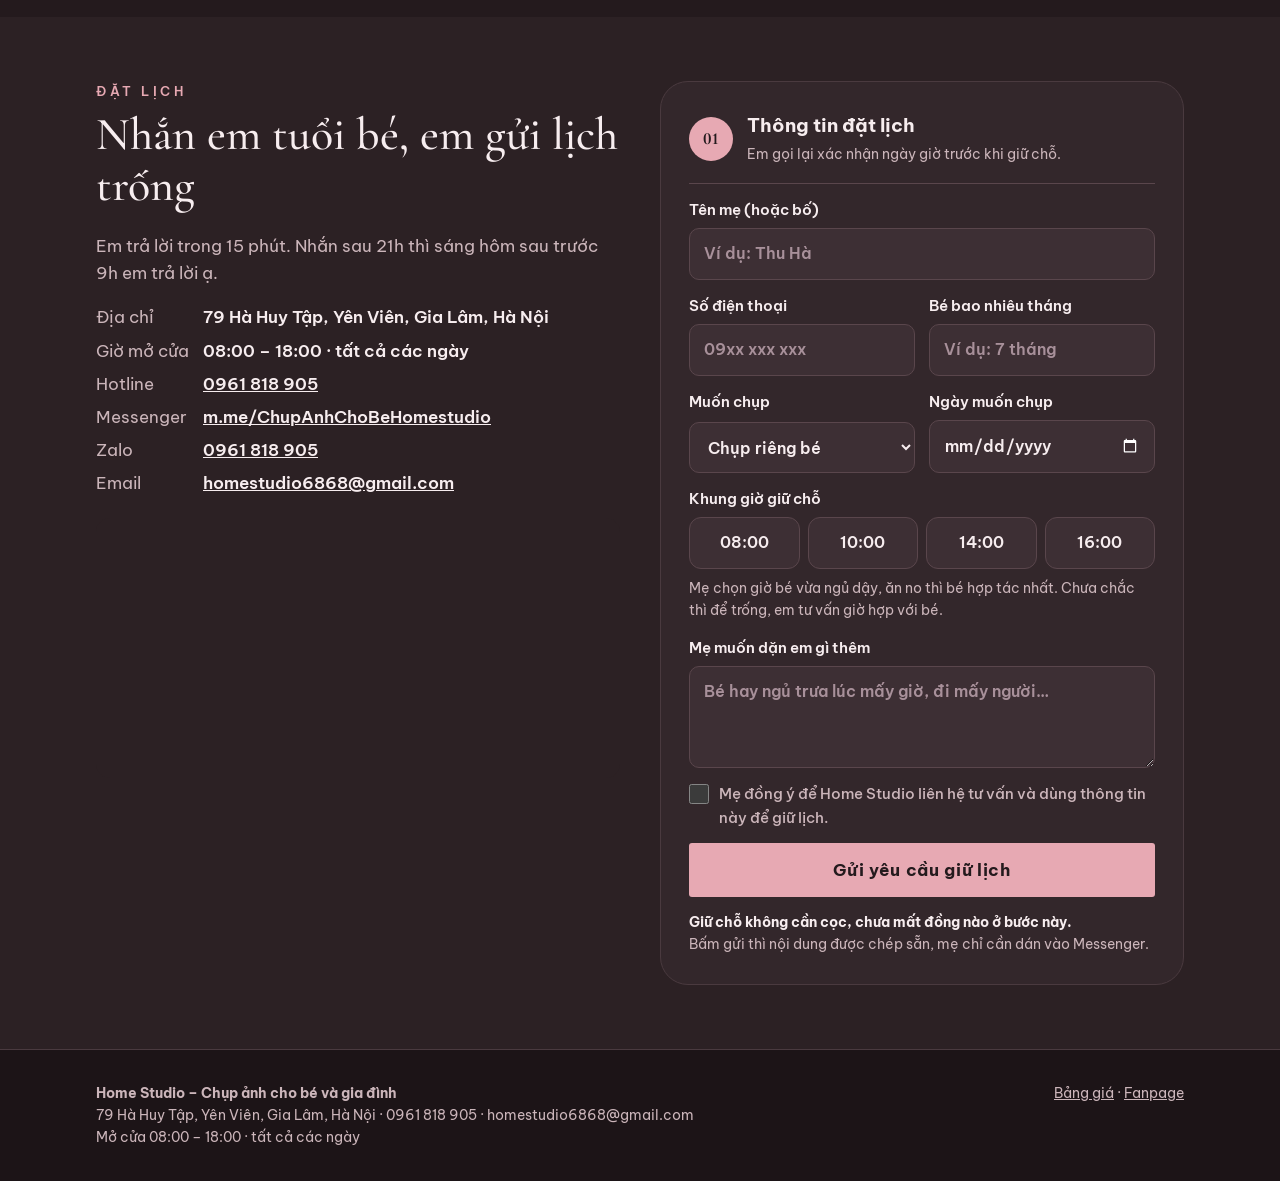
==== commit 23a35ffd: "Hero man rong: hien tron nguoi be, nen la anh lam mo" ====
--- a/index.html
+++ b/index.html
@@ -8,7 +8,7 @@
 <link rel="preconnect" href="https://fonts.googleapis.com">
 <link rel="preconnect" href="https://fonts.gstatic.com" crossorigin>
 <link href="https://fonts.googleapis.com/css2?family=Be+Vietnam+Pro:wght@400;500;600;700;800&family=Cormorant+Garamond:ital,wght@0,500;0,600;1,500;1,600&display=swap" rel="stylesheet">
-<link rel="stylesheet" href="style.css?v=15">
+<link rel="stylesheet" href="style.css?v=16">
 <script type="application/ld+json">
 {"@context":"https://schema.org","@type":"LocalBusiness","name":"Home Studio – Chụp ảnh cho bé và gia đình",
  "telephone":"+84961818905","email":"homestudio6868@gmail.com","priceRange":"699.000đ – 6.250.000đ",
--- a/style.css
+++ b/style.css
@@ -470,3 +470,16 @@
 @media (max-width: 820px) { .dau .nut { display: none; } .logo { font-size: 22px; } }
 .lien-he dl { grid-template-columns: auto minmax(0, 1fr); } .lien-he dd { overflow-wrap: anywhere; }
 @media (max-width: 1140px) { .menu { display: none; } }
+
+/* hero màn rộng (12/11 tối, anh Thọ: "ảnh bé bị che gần hết"): ảnh dọc không phủ kín bề ngang nữa —
+   ảnh nét hiện TRỌN người bé ở nửa phải, nền là chính ảnh đó phóng to làm mờ */
+@media (min-width: 1024px) {
+  .hero.tran::before { content: ""; position: absolute; inset: -40px; background: url(anh/hero-dien-anh.jpg) center 30% / cover; filter: blur(28px) brightness(.5) saturate(1.1); }
+  .nen-hero { position: absolute; inset: auto; top: 0; bottom: 0; left: calc(50% + 20px); width: auto; height: 100%; max-width: none; object-fit: contain;
+    -webkit-mask-image: linear-gradient(90deg, transparent 0, #000 22%, #000 82%, transparent 100%); mask-image: linear-gradient(90deg, transparent 0, #000 22%, #000 82%, transparent 100%); }
+  .hero.tran::after { background:
+    linear-gradient(90deg, rgba(36,26,29,.75) 0%, rgba(36,26,29,.35) 45%, rgba(36,26,29,0) 60%),
+    linear-gradient(0deg, var(--nen) 0%, transparent 22%); }
+  .hero.tran .the-sao { position: relative; z-index: 2; text-shadow: 0 2px 12px rgba(0,0,0,.6); }
+}
+@media (min-width: 1024px) { .hero.tran .the-sao { display: none; } }
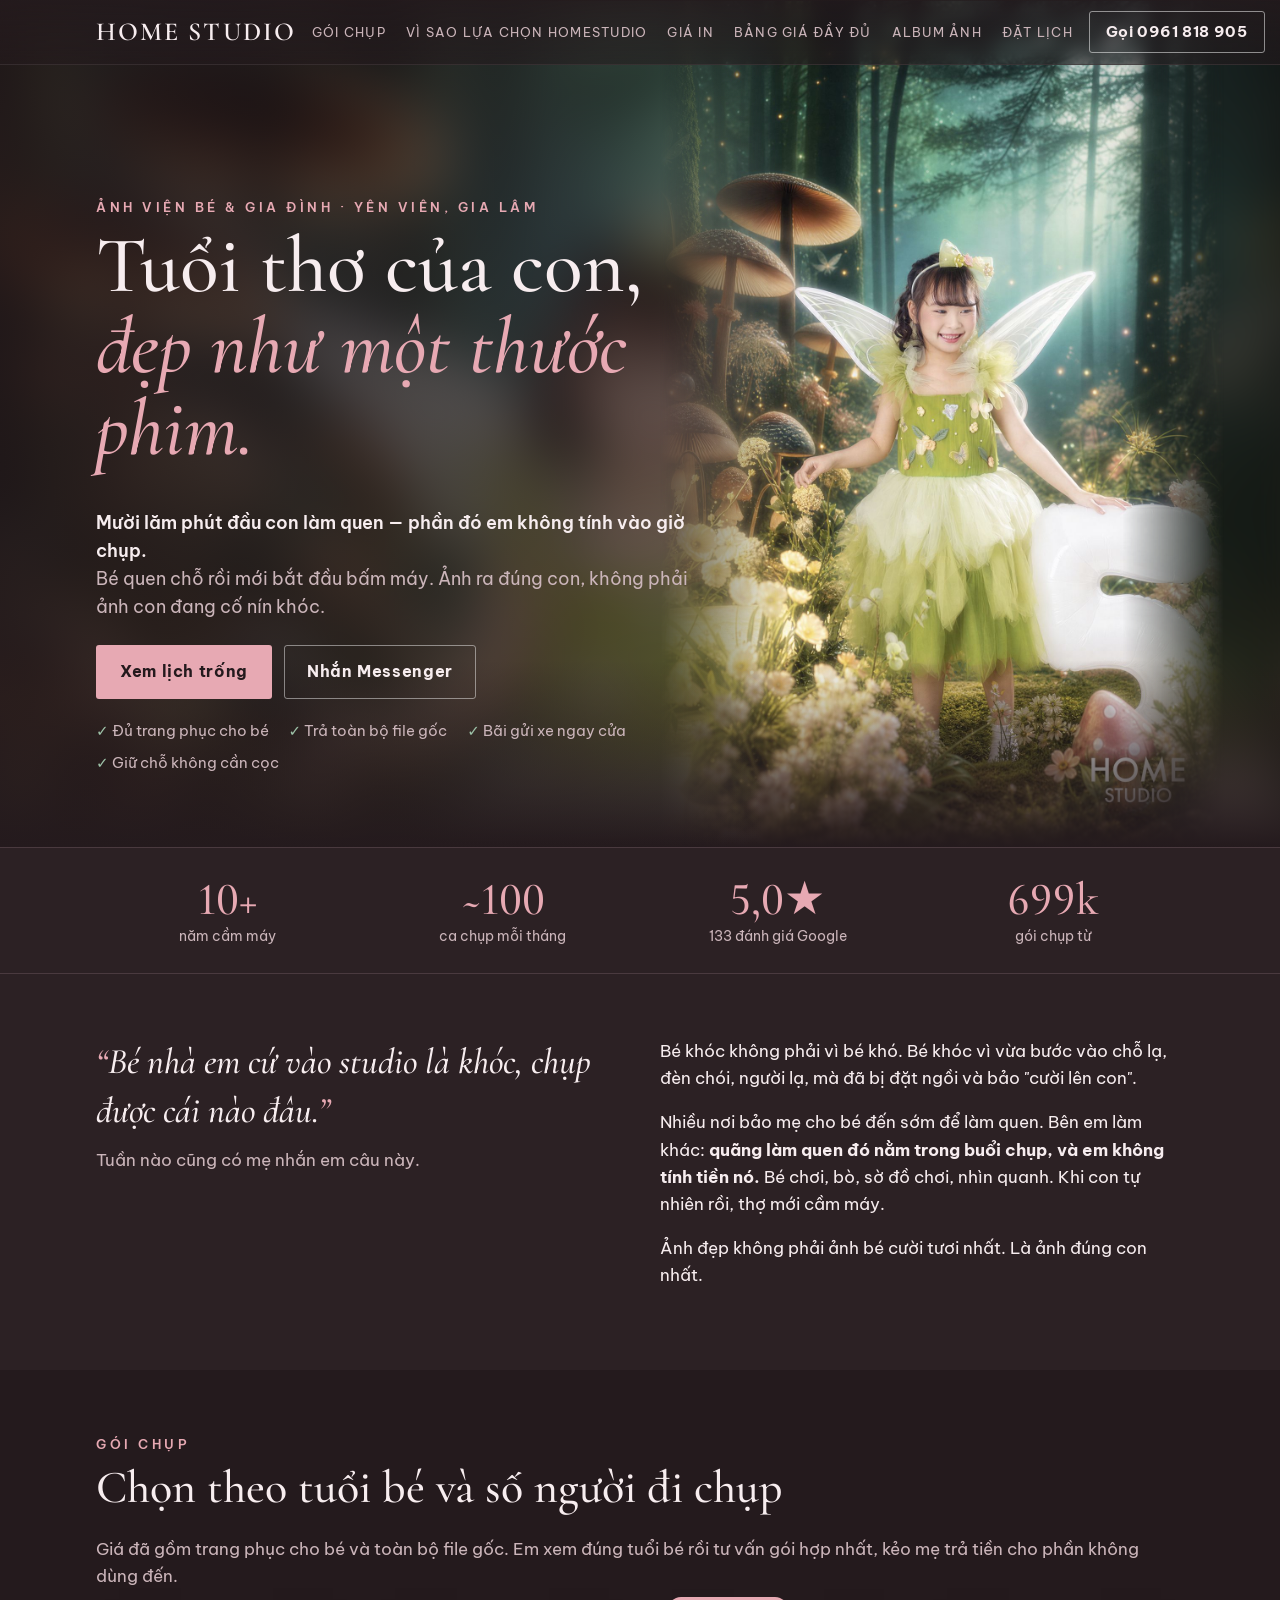
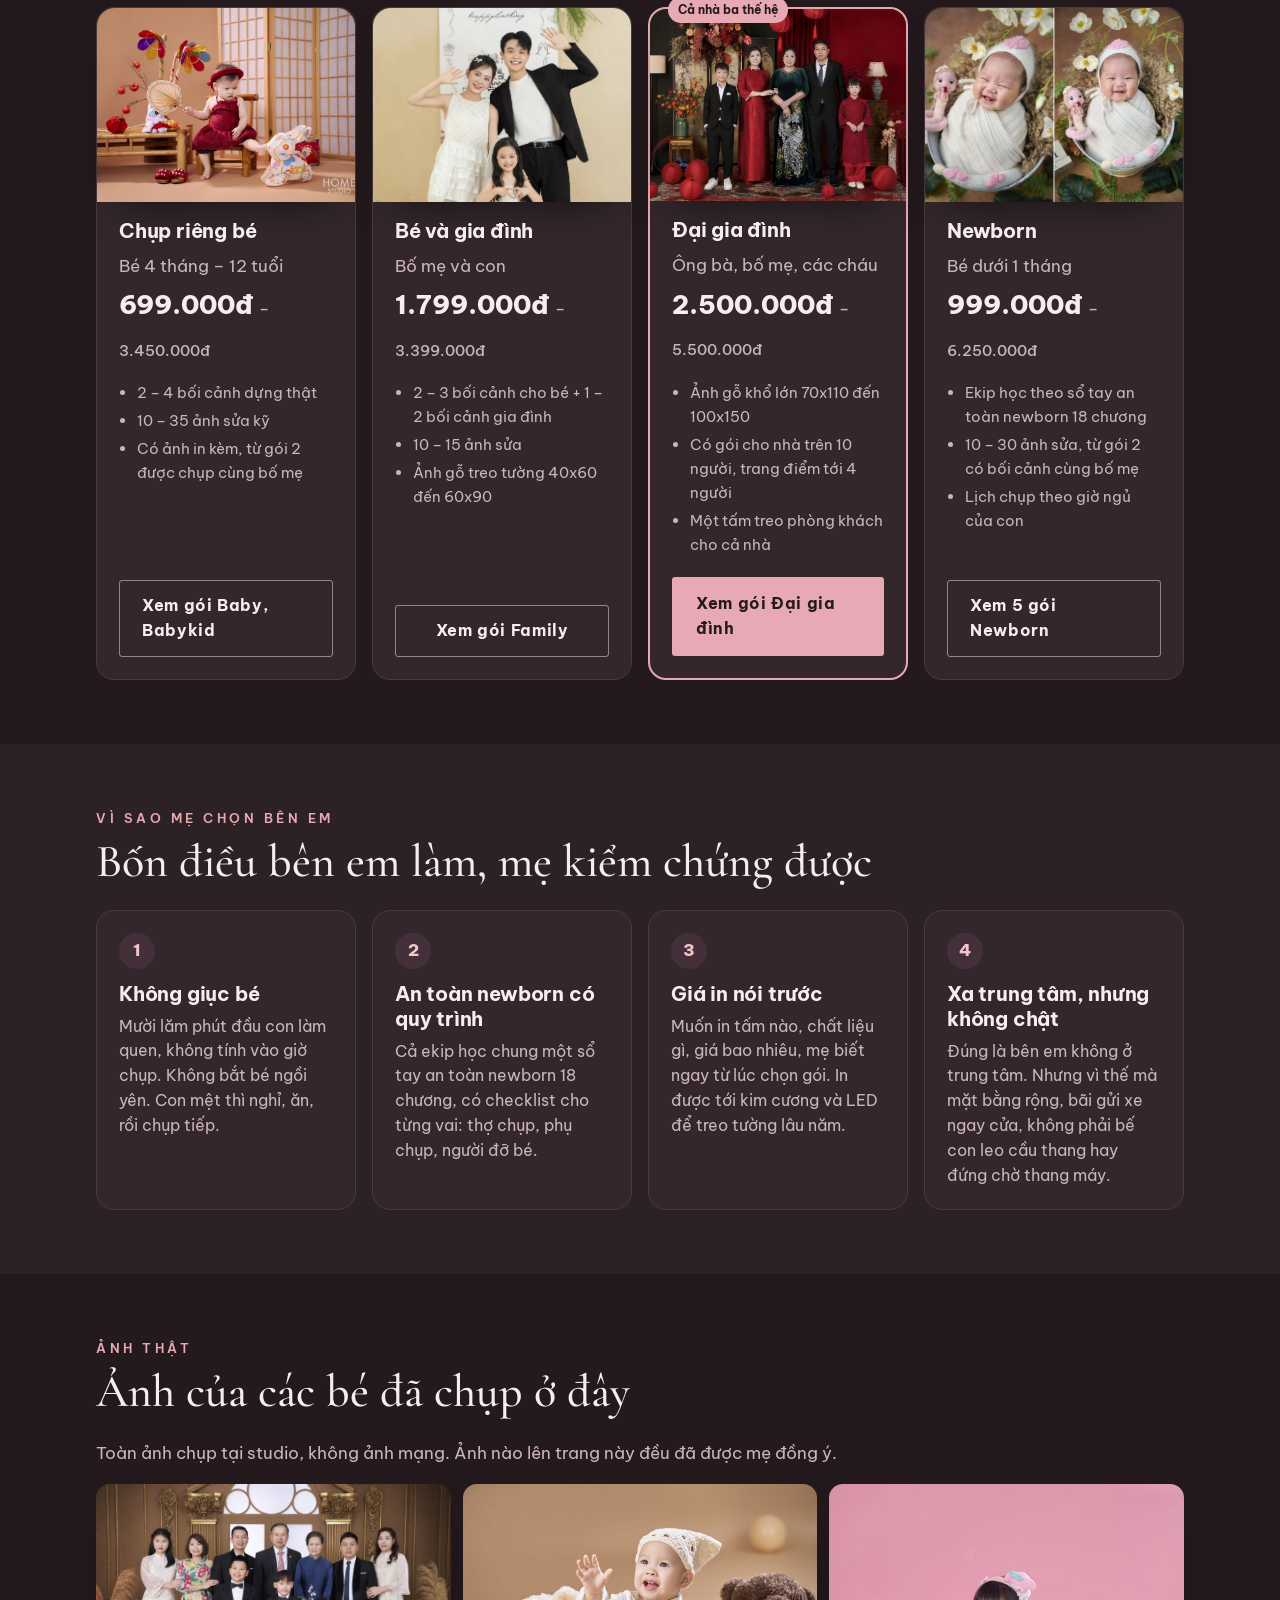
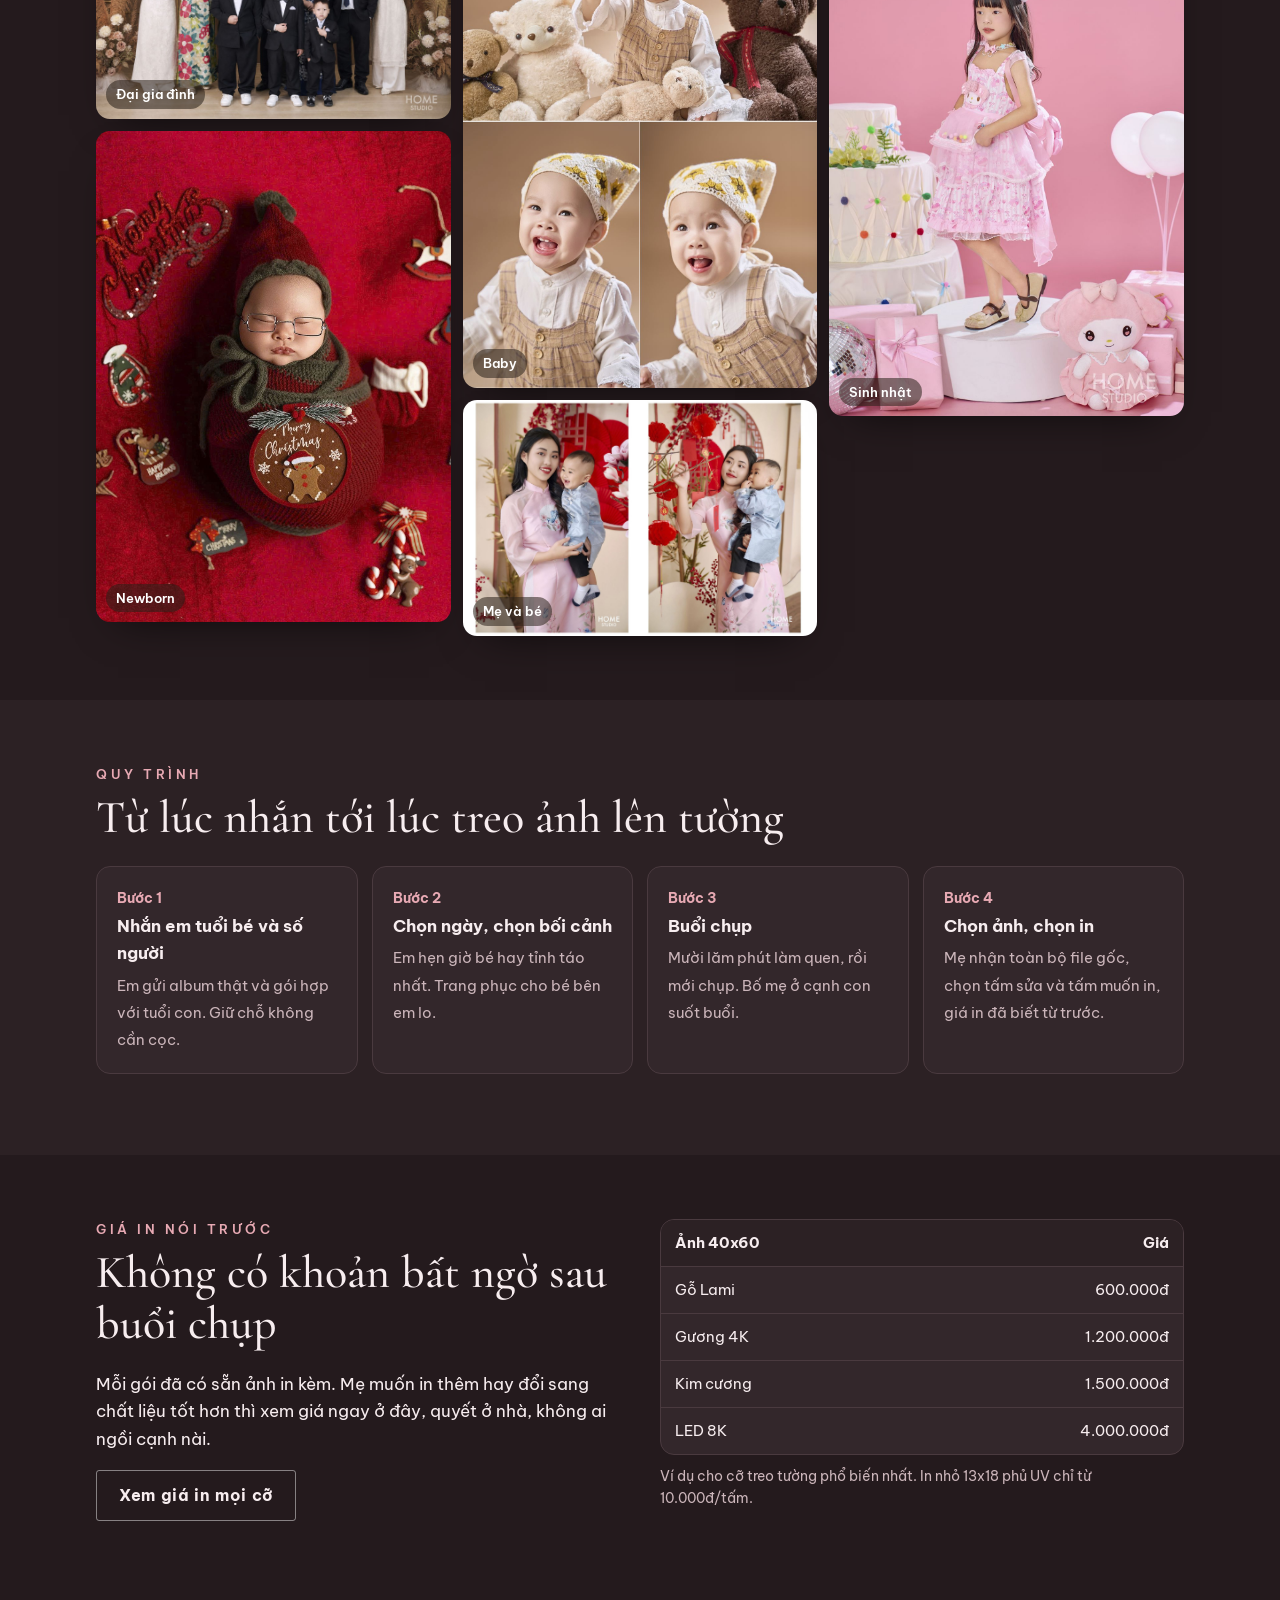
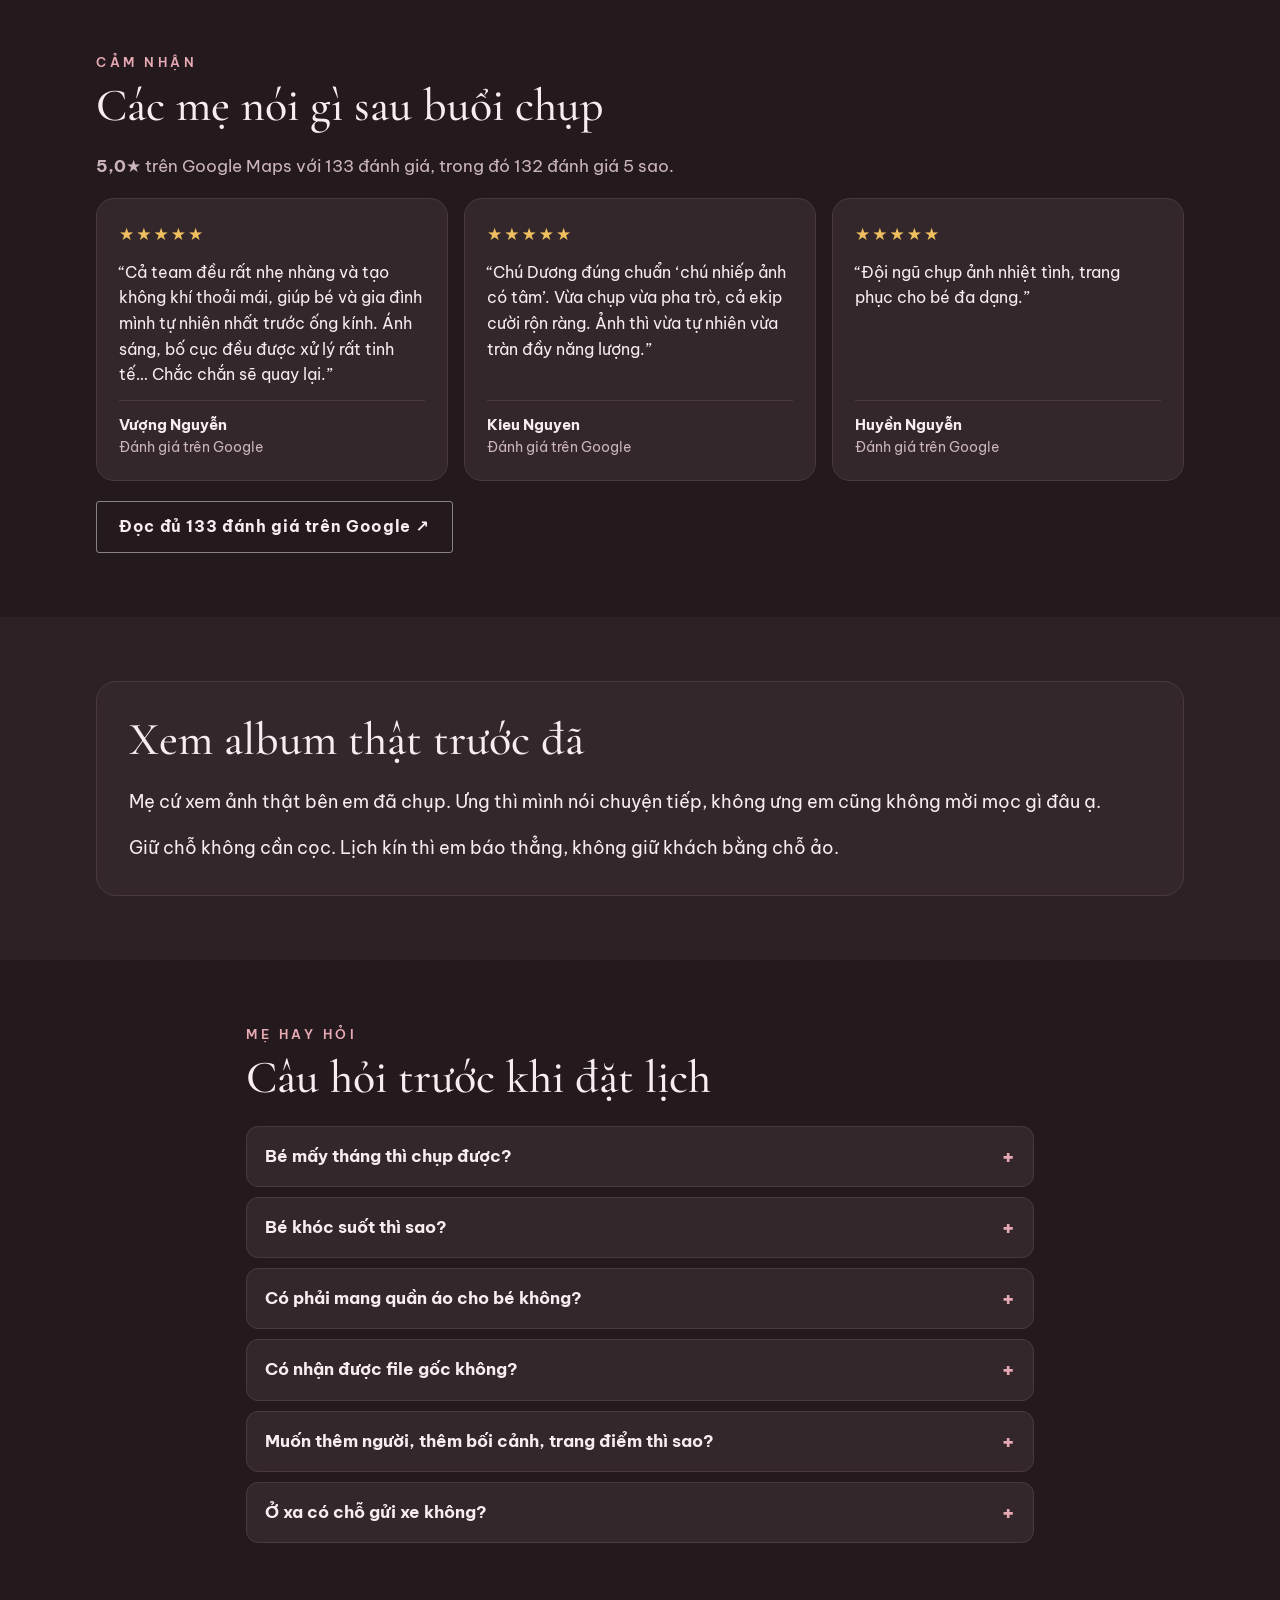
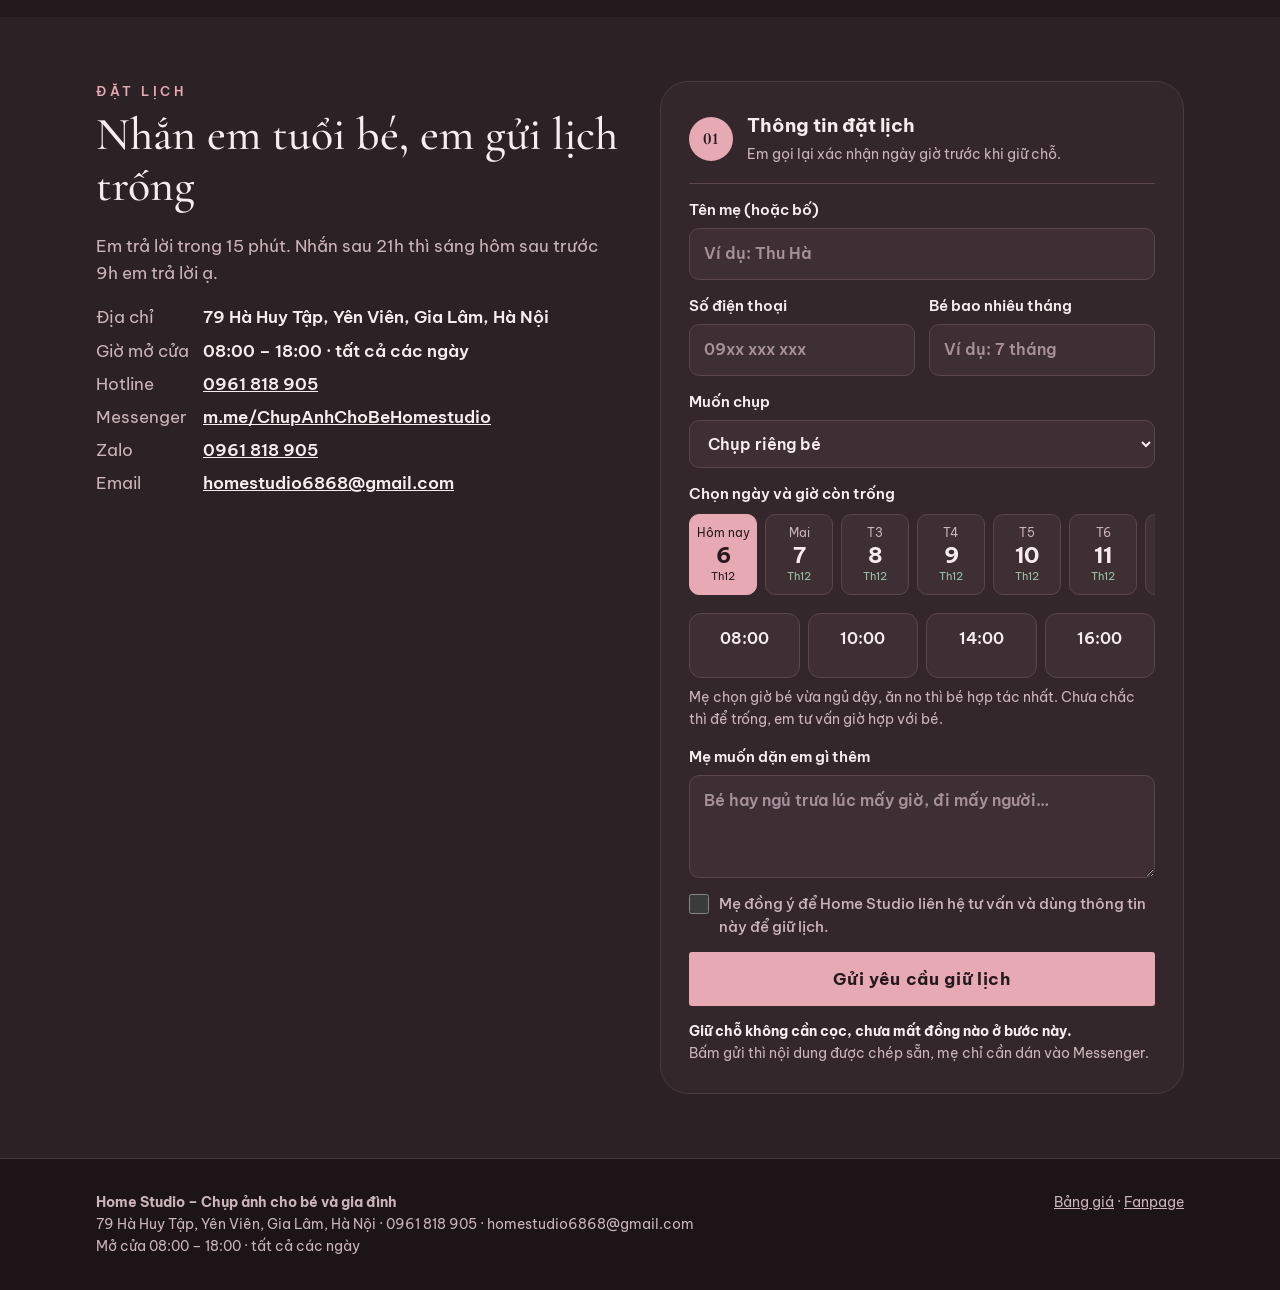
==== commit e8849361: "Lich trong that tren form dat lich (v17)" ====
--- a/index.html
+++ b/index.html
@@ -8,7 +8,7 @@
 <link rel="preconnect" href="https://fonts.googleapis.com">
 <link rel="preconnect" href="https://fonts.gstatic.com" crossorigin>
 <link href="https://fonts.googleapis.com/css2?family=Be+Vietnam+Pro:wght@400;500;600;700;800&family=Cormorant+Garamond:ital,wght@0,500;0,600;1,500;1,600&display=swap" rel="stylesheet">
-<link rel="stylesheet" href="style.css?v=16">
+<link rel="stylesheet" href="style.css?v=17">
 <script type="application/ld+json">
 {"@context":"https://schema.org","@type":"LocalBusiness","name":"Home Studio – Chụp ảnh cho bé và gia đình",
  "telephone":"+84961818905","email":"homestudio6868@gmail.com","priceRange":"699.000đ – 6.250.000đ",
@@ -43,7 +43,7 @@
       <p class="loi"><b>Mười lăm phút đầu con làm quen — phần đó em không tính vào giờ chụp.</b><br>
         Bé quen chỗ rồi mới bắt đầu bấm máy. Ảnh ra đúng con, không phải ảnh con đang cố nín khóc.</p>
       <div class="nhom-nut">
-        <a class="nut chinh" href="#dat-lich">Xem lịch trống</a>
+        <a class="nut chinh" href="#chon-lich">Xem lịch trống</a>
         <a class="nut phu-nut" href="https://m.me/ChupAnhChoBeHomestudio" target="_blank" rel="noopener">Nhắn Messenger</a>
       </div>
       <ul class="dai-tin">
@@ -312,7 +312,7 @@
           <input name="tuoi" placeholder="Ví dụ: 7 tháng">
         </label>
       </div>
-      <div class="hai-o">
+      <div>
         <label>Muốn chụp
           <select name="hang">
             <option>Chụp riêng bé</option>
@@ -322,18 +322,18 @@
             <option>Khác (bầu, thời trang, ảnh thẻ…)</option>
           </select>
         </label>
-        <label>Ngày muốn chụp
-          <input name="ngay" type="date">
-        </label>
-      </div>
-      <fieldset class="khung-gio">
-        <legend>Khung giờ giữ chỗ</legend>
+      </div>
+      <fieldset class="khung-gio" id="chon-lich">
+        <legend>Chọn ngày và giờ còn trống</legend>
+        <input type="hidden" name="ngay">
+        <div class="dai-ngay" id="dai-ngay" aria-label="Chọn ngày chụp"></div>
         <div class="o-gio">
-          <label><input type="radio" name="gio" value="08:00"><span>08:00</span></label>
-          <label><input type="radio" name="gio" value="10:00"><span>10:00</span></label>
-          <label><input type="radio" name="gio" value="14:00"><span>14:00</span></label>
-          <label><input type="radio" name="gio" value="16:00"><span>16:00</span></label>
+          <label><input type="radio" name="gio" value="08:00"><span>08:00<small></small></span></label>
+          <label><input type="radio" name="gio" value="10:00"><span>10:00<small></small></span></label>
+          <label><input type="radio" name="gio" value="14:00"><span>14:00<small></small></span></label>
+          <label><input type="radio" name="gio" value="16:00"><span>16:00<small></small></span></label>
         </div>
+        <p class="chu-thich" id="chu-thich-lich"><i class="ct-trong"></i>Trống <i class="ct-con1"></i>Còn 1 chỗ <i class="ct-kin"></i>Kín</p>
         <p class="ghi">Mẹ chọn giờ bé vừa ngủ dậy, ăn no thì bé hợp tác nhất. Chưa chắc thì để trống, em tư vấn giờ hợp với bé.</p>
       </fieldset>
       <label>Mẹ muốn dặn em gì thêm
@@ -362,6 +362,6 @@
   <a class="nut chinh" href="https://m.me/ChupAnhChoBeHomestudio" target="_blank" rel="noopener">Nhắn tin</a>
 </nav>
 
-<script src="main.js?v=6"></script>
+<script src="main.js?v=7"></script>
 </body>
 </html>
--- a/style.css
+++ b/style.css
@@ -483,3 +483,25 @@
   .hero.tran .the-sao { position: relative; z-index: 2; text-shadow: 0 2px 12px rgba(0,0,0,.6); }
 }
 @media (min-width: 1024px) { .hero.tran .the-sao { display: none; } }
+
+/* ══ LỊCH TRỐNG trong form đặt lịch (12/11/2026) — dữ liệu từ lich-agent (Apps Script đọc lịch Google) ══ */
+#chon-lich { scroll-margin-top: 90px; }
+.dai-ngay { display: flex; gap: 8px; overflow-x: auto; padding: 2px 2px 10px; margin-bottom: 8px; scroll-snap-type: x proximity; scrollbar-width: thin; }
+.o-ngay { flex: 0 0 68px; scroll-snap-align: start; display: grid; justify-items: center; gap: 0; padding: 8px 4px; border-radius: 10px; cursor: pointer;
+  font: inherit; color: var(--toi-chu); background: var(--toi-2); border: 1px solid var(--toi-vien); }
+.o-ngay span { font-size: 12px; color: var(--toi-nhat); }
+.o-ngay b { font-size: 22px; font-weight: 700; line-height: 1.2; font-variant-numeric: lining-nums; }
+.o-ngay small { font-size: 11px; color: #9EC3A9; white-space: nowrap; }
+.o-ngay.het small { color: var(--toi-nhat); }
+.o-ngay.het { opacity: .55; }
+.o-ngay[aria-pressed="true"] { background: var(--nhan); border-color: var(--nhan); color: var(--nen); }
+.o-ngay[aria-pressed="true"] span, .o-ngay[aria-pressed="true"] small { color: var(--nen); }
+.o-gio span small { display: block; font-size: 11.5px; font-weight: 500; margin-top: 2px; min-height: 1em; }
+.o-gio .tt-trong span small { color: #9EC3A9; }
+.o-gio .tt-con1 span small { color: #F0C060; }
+.o-gio .tt-kin span, .o-gio .tt-qua span { opacity: .4; cursor: not-allowed; text-decoration: line-through; }
+.o-gio .tt-kin span small, .o-gio .tt-qua span small { text-decoration: none; }
+.o-gio input:checked + span small { color: var(--nen); }
+.chu-thich { display: flex; flex-wrap: wrap; align-items: center; gap: 4px 14px; font-size: 13px; color: var(--toi-nhat); margin: 10px 0 0; }
+.chu-thich i { display: inline-block; width: 9px; height: 9px; border-radius: 50%; margin-right: 5px; vertical-align: middle; }
+.chu-thich i.ct-trong { background: #9EC3A9; } .chu-thich i.ct-con1 { background: #F0C060; } .chu-thich i.ct-kin { background: var(--toi-vien); }
